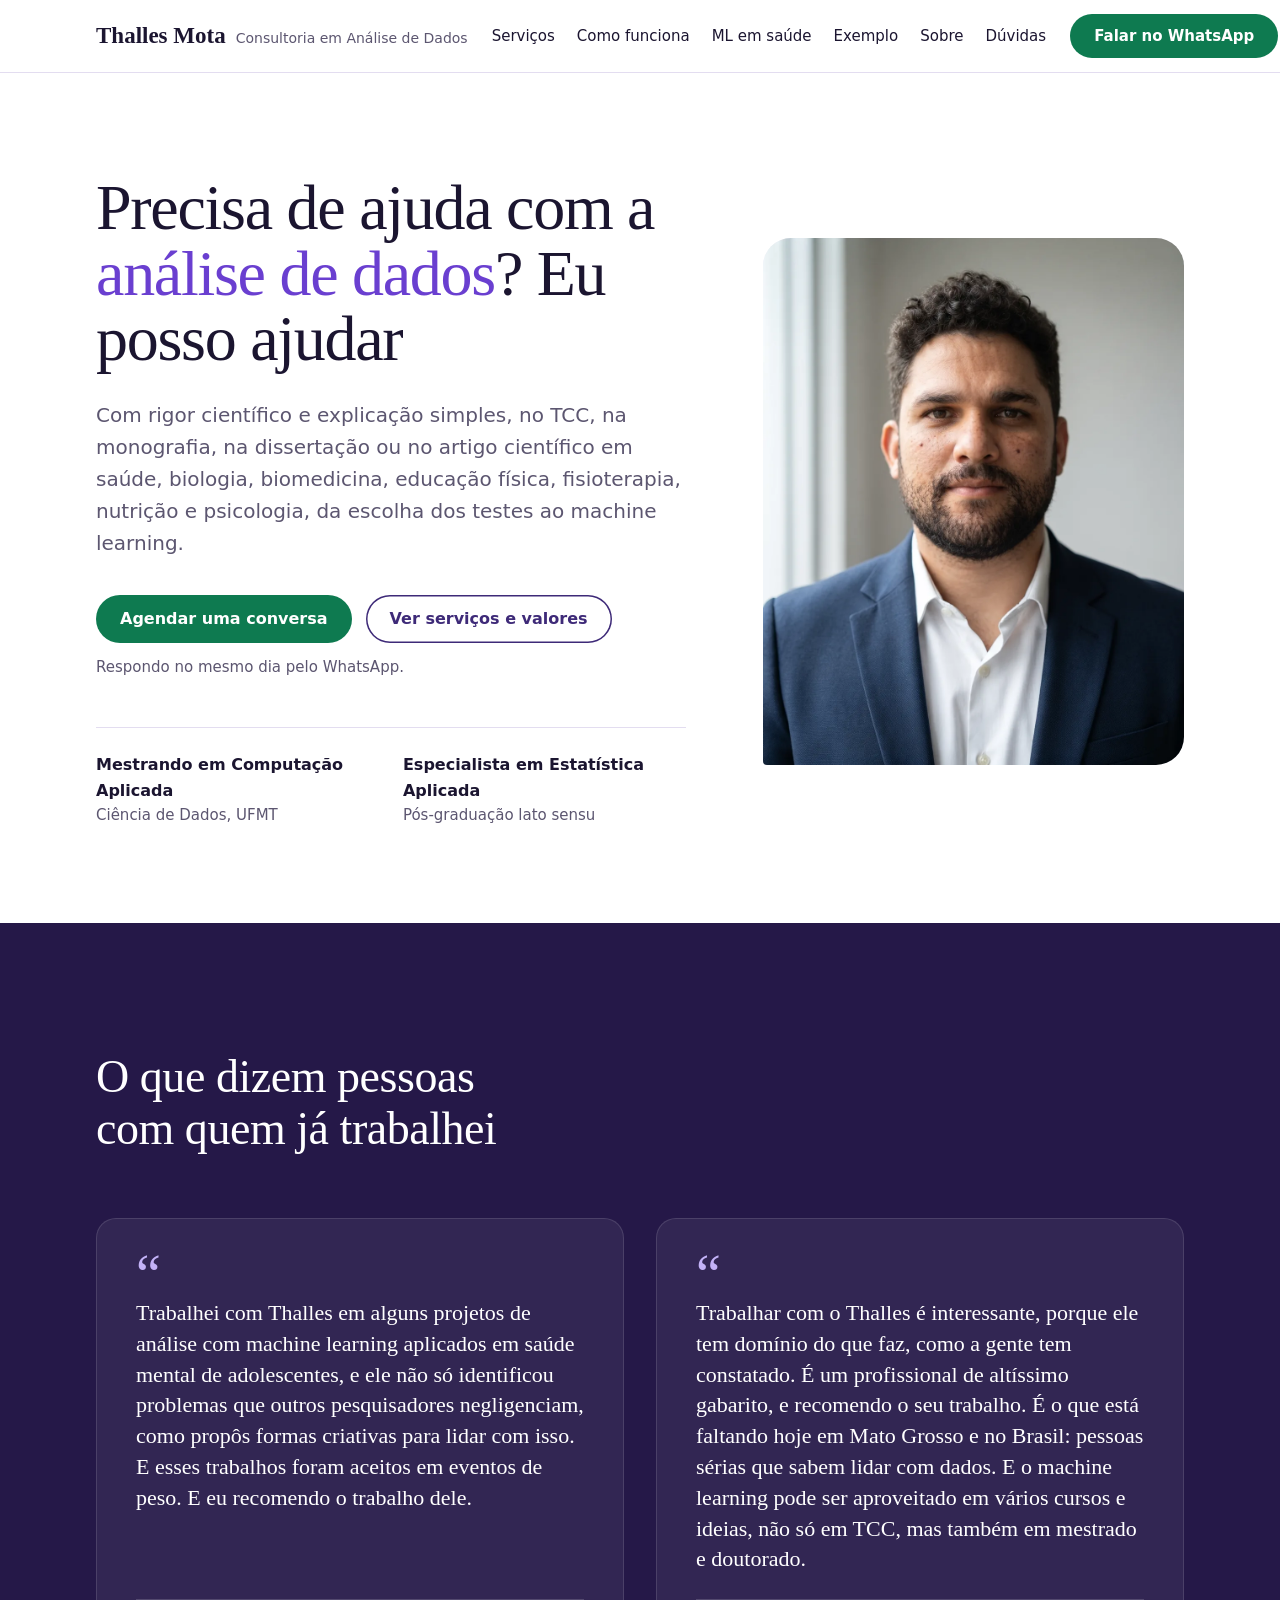
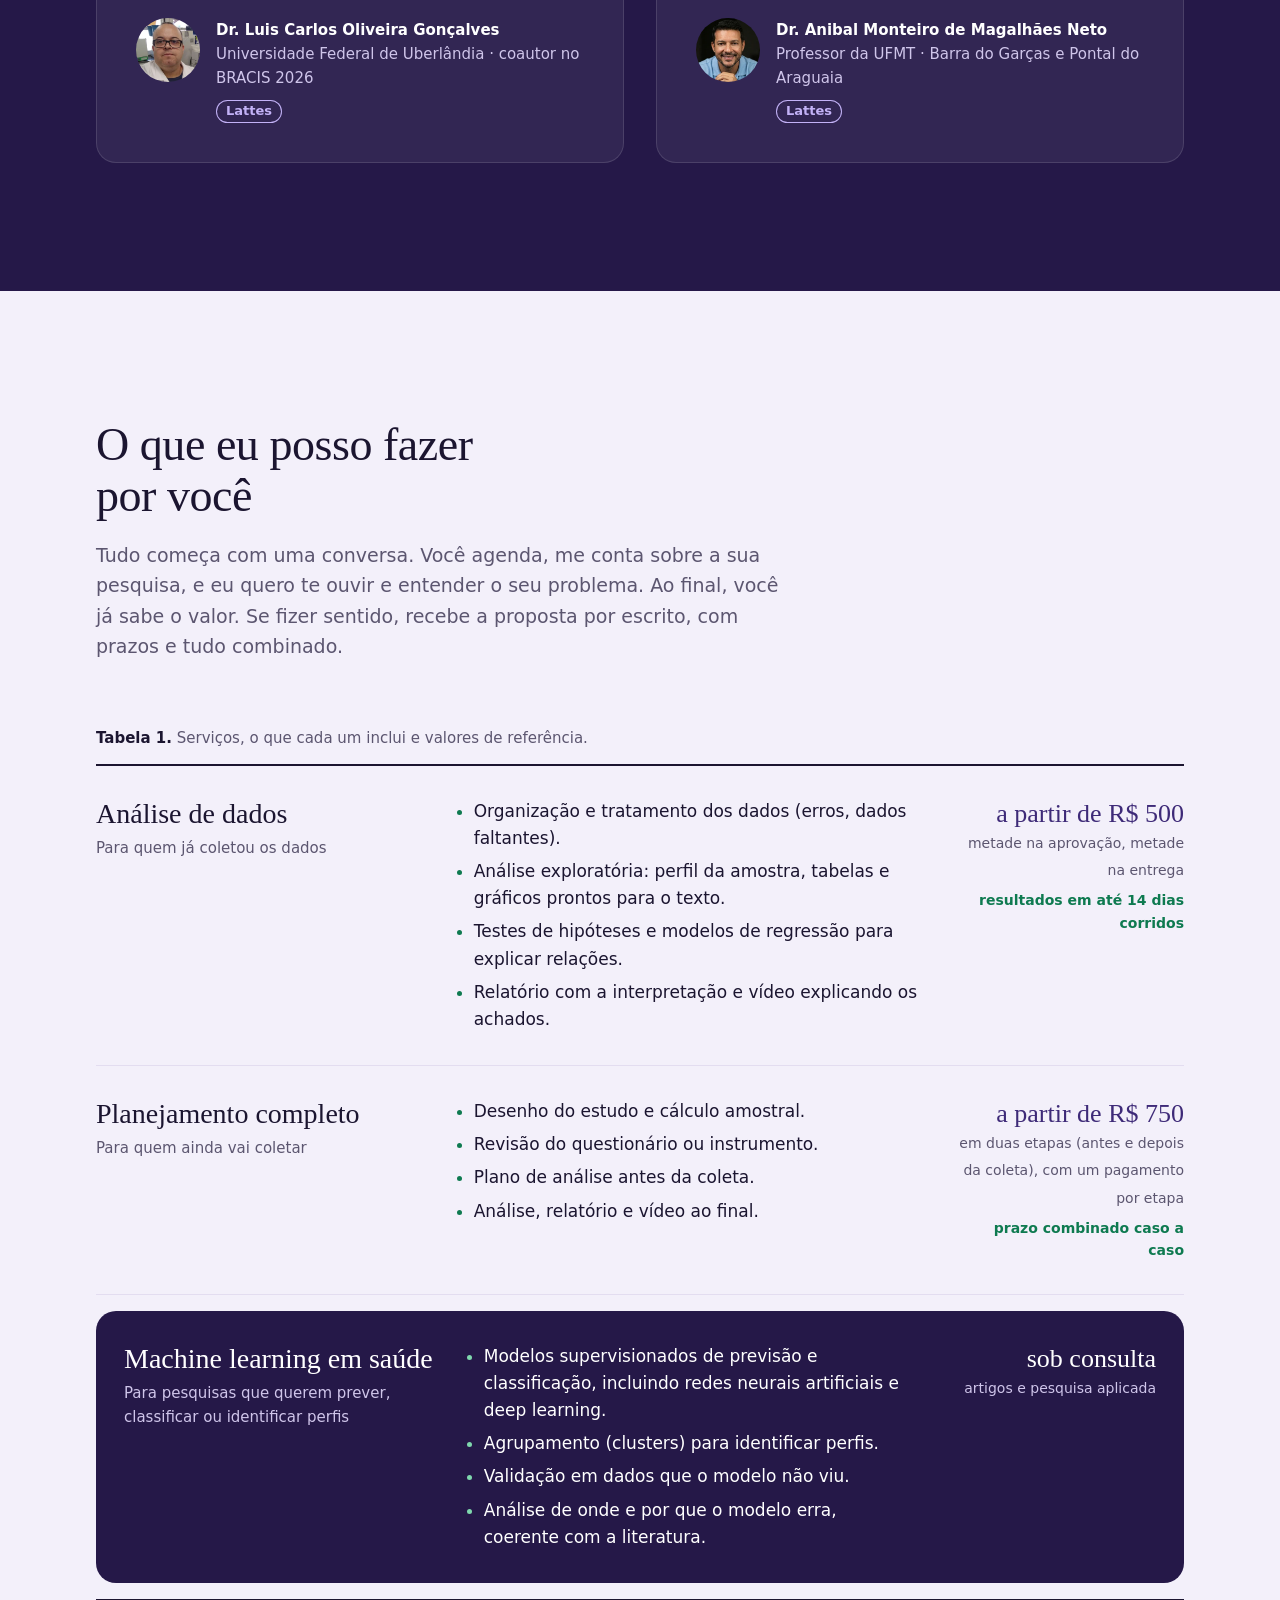
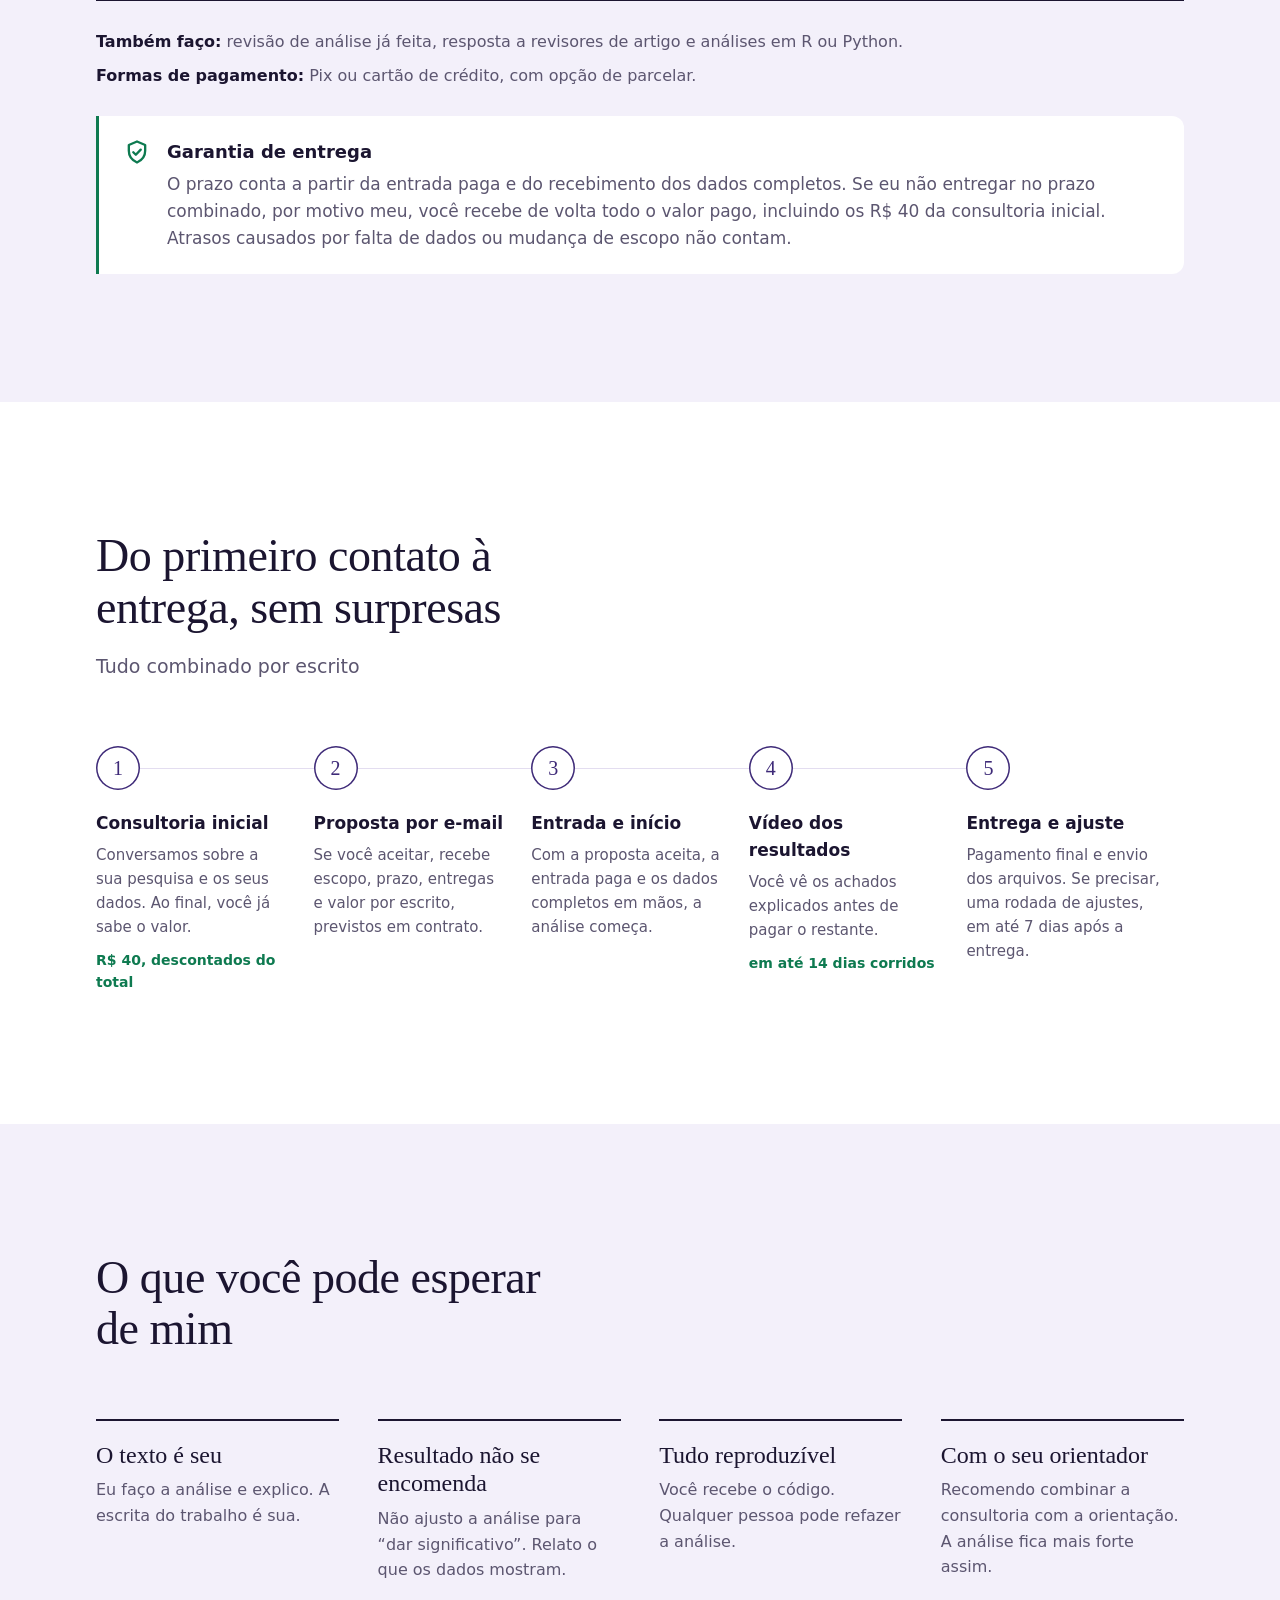
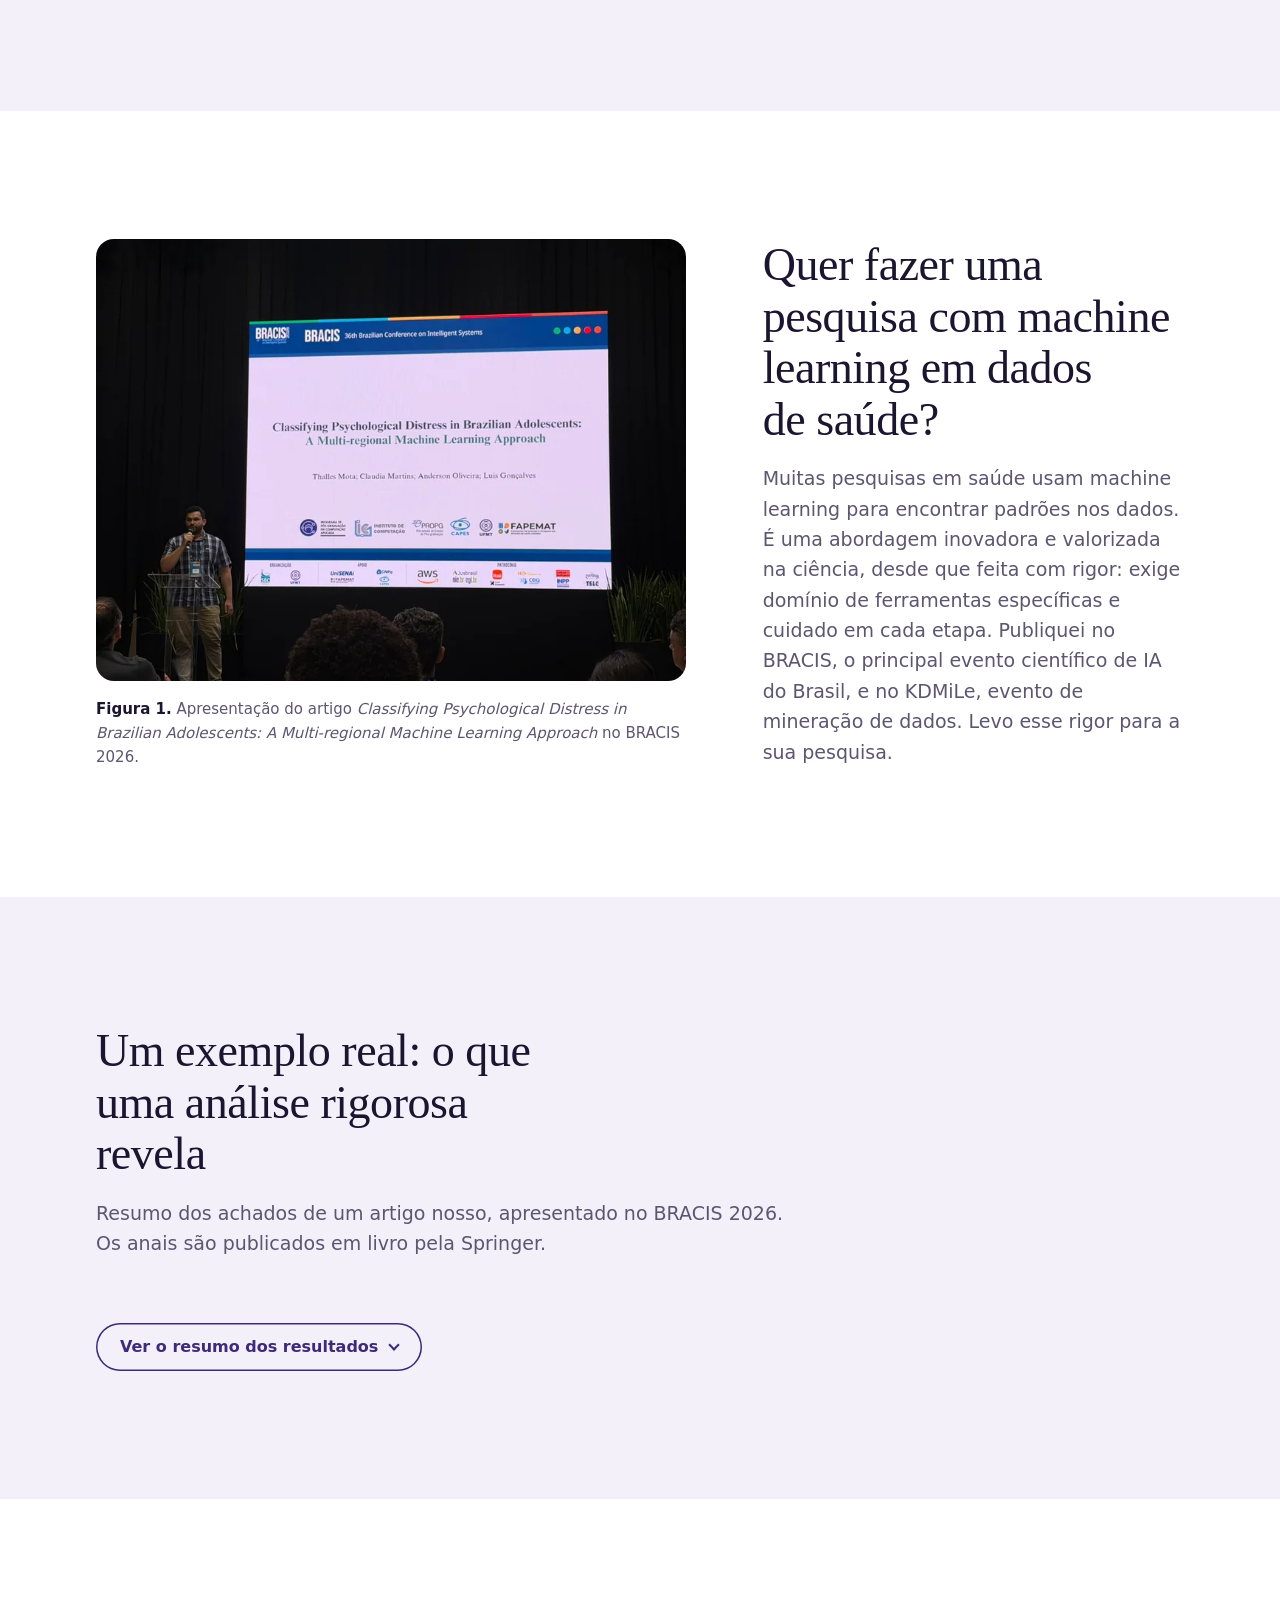
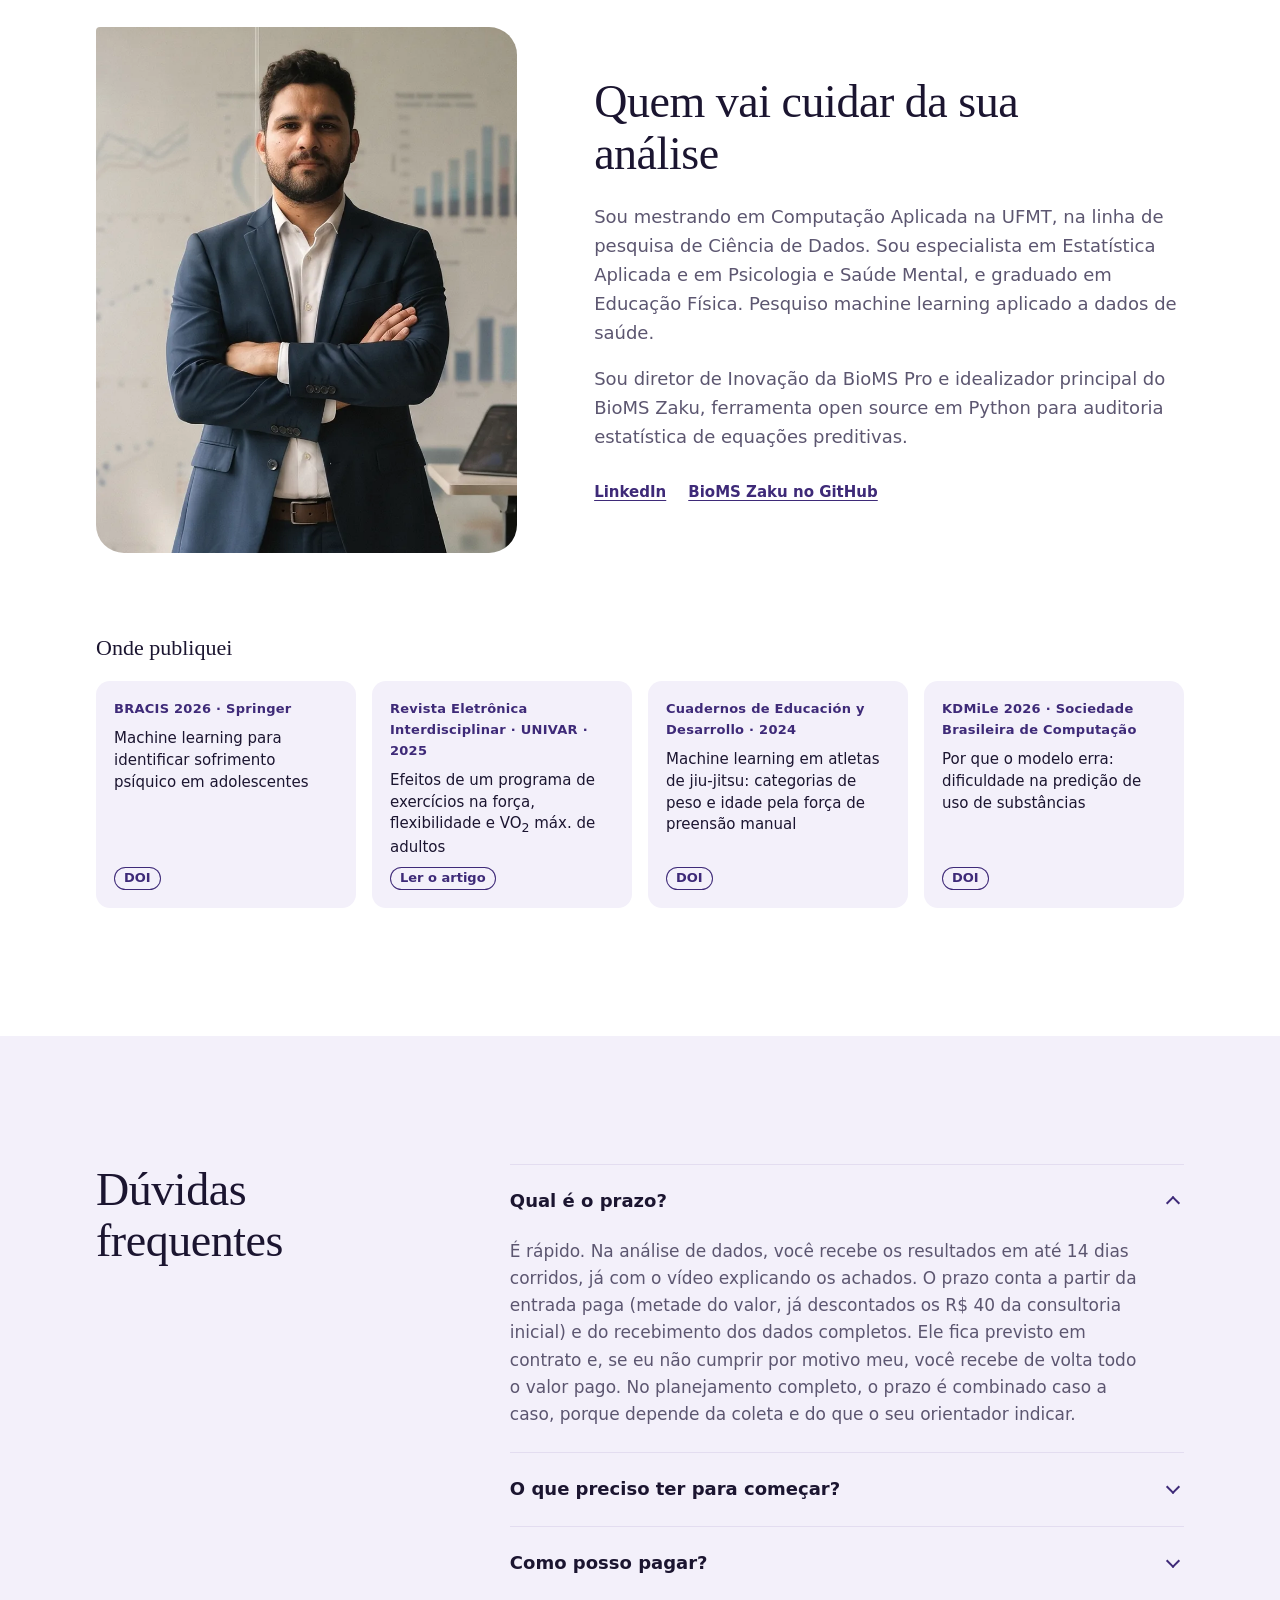
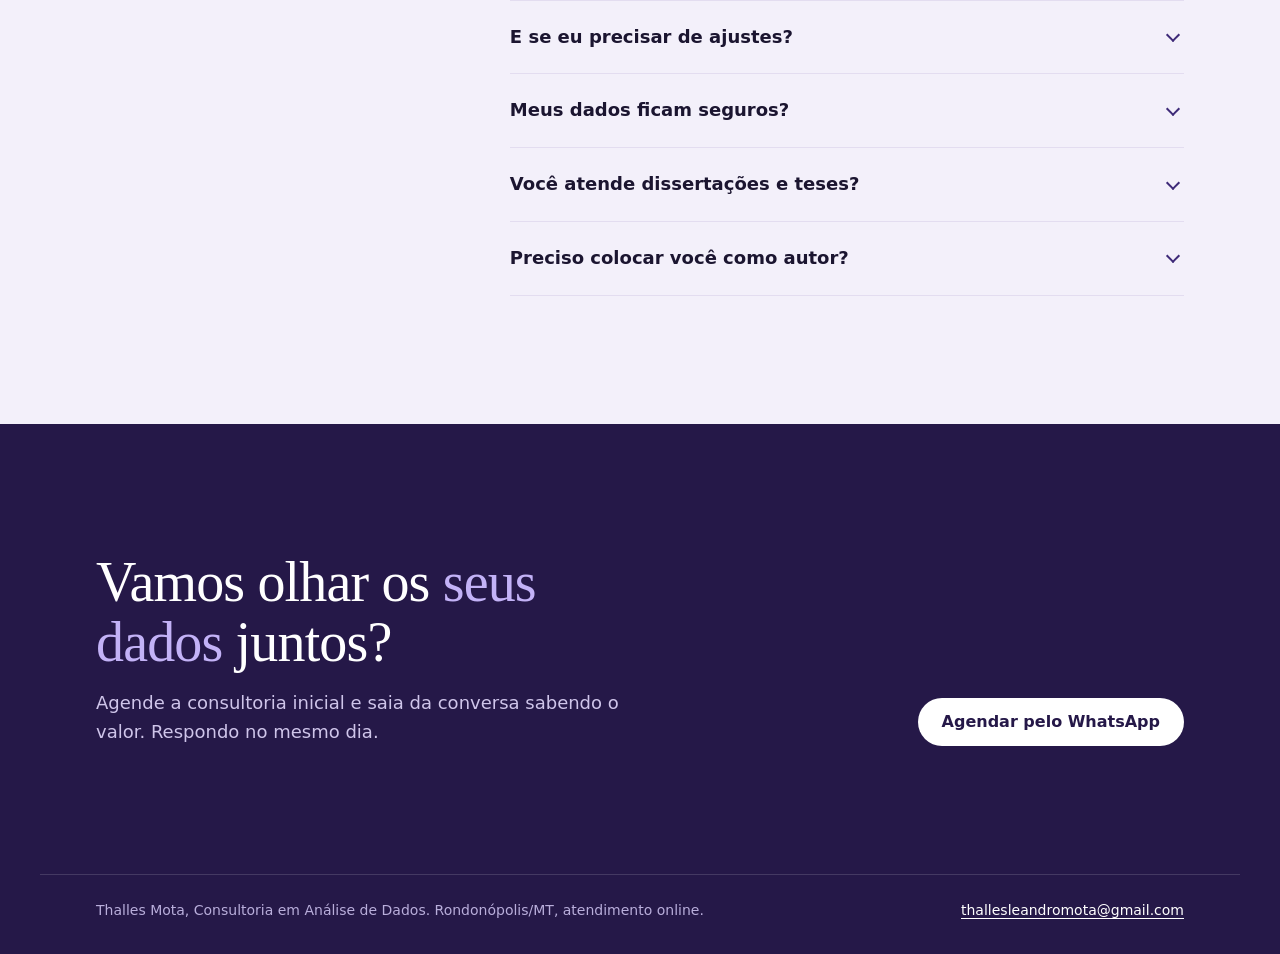
==== index.html @ 2002d36d "Primeira publicação do site" ====
<!doctype html>
<html lang="pt-BR">
<head>
  <meta charset="utf-8">
  <meta name="viewport" content="width=device-width, initial-scale=1">
  <title>Thalles Mota | Consultoria em Análise de Dados</title>
  <meta name="description" content="Consultoria em análise de dados, com estatística e machine learning, para TCC, monografia e artigo científico, com foco em pesquisas em saúde. Atendimento online.">
  <meta name="theme-color" content="#251848">
  <link rel="icon" href="img/favicon.svg" type="image/svg+xml">
  <link rel="canonical" href="https://thallesmota.com/">

  <meta property="og:type" content="website">
  <meta property="og:locale" content="pt_BR">
  <meta property="og:site_name" content="Thalles Mota | Consultoria em Análise de Dados">
  <meta property="og:title" content="Thalles Mota | Consultoria em Análise de Dados">
  <meta property="og:description" content="Análise de dados com rigor científico para TCC, monografia e artigo científico em saúde, da escolha dos testes ao machine learning.">
  <meta property="og:url" content="https://thallesmota.com/">
  <meta property="og:image" content="https://thallesmota.com/img/og.jpg">
  <meta property="og:image:width" content="1200">
  <meta property="og:image:height" content="630">
  <meta property="og:image:alt" content="Thalles Mota, Consultoria em Análise de Dados: precisa de ajuda com a análise de dados? Eu posso ajudar, com rigor científico e explicação simples.">
  <meta name="twitter:card" content="summary_large_image">

  <script type="application/ld+json">
  {
    "@context": "https://schema.org",
    "@type": "ProfessionalService",
    "name": "Thalles Mota | Consultoria em Análise de Dados",
    "description": "Consultoria em análise de dados, com estatística e machine learning, para TCC, monografia e artigo científico, com foco em pesquisas em saúde.",
    "url": "https://thallesmota.com/",
    "image": "https://thallesmota.com/img/og.jpg",
    "telephone": "+55 66 99232-0020",
    "email": "thallesleandromota@gmail.com",
    "address": { "@type": "PostalAddress", "addressLocality": "Rondonópolis", "addressRegion": "MT", "addressCountry": "BR" },
    "areaServed": { "@type": "Country", "name": "Brasil" },
    "founder": {
      "@type": "Person",
      "name": "Thalles Paul Leandro Mota",
      "jobTitle": ["Pesquisador em ciência de dados", "Diretor de Inovação"],
      "worksFor": { "@type": "Organization", "name": "BioMS Pro" },
      "sameAs": ["https://www.linkedin.com/in/othallesmota", "https://github.com/bioms-zaku-framework/bioms-zaku"]
    }
  }
  </script>

  <link rel="preload" href="fonts/newsreader.woff2" as="font" type="font/woff2" crossorigin>
  <link rel="preload" href="fonts/instrument-sans.woff2" as="font" type="font/woff2" crossorigin>
  <link rel="stylesheet" href="css/style.css">
</head>
<body>

  <a href="#conteudo" class="pular">Pular para o conteúdo</a>

  <header class="topo">
    <div class="faixa">
      <a href="#inicio" class="marca">
        <span class="marca-nome">Thalles Mota</span>
        <span class="marca-area">Consultoria em Análise de Dados</span>
      </a>
      <nav class="menu" id="menu" aria-label="Seções da página">
        <a href="#servicos">Serviços</a>
        <a href="#como-funciona">Como funciona</a>
        <a href="#estudo">ML em saúde</a>
        <a href="#exemplo">Exemplo</a>
        <a href="#sobre">Sobre</a>
        <a href="#duvidas">Dúvidas</a>
      </nav>
      <div class="topo-acoes">
        <a href="https://wa.me/5566992320020?text=Ol%C3%A1%2C%20Thalles!%20Vi%20seu%20site%20e%20gostaria%20de%20conversar%20sobre%20a%20an%C3%A1lise%20da%20minha%20pesquisa." class="botao botao-verde"><span class="so-largo">Falar no&nbsp;</span>WhatsApp</a>
        <button class="menu-botao" type="button" aria-controls="menu" aria-expanded="false" aria-label="Abrir menu">
          <span></span><span></span><span></span>
        </button>
      </div>
    </div>
  </header>

  <main id="conteudo">

    <section id="inicio" class="abertura">
      <div class="faixa">
        <div>
          <h1>Precisa de ajuda com a <span class="destaque">análise de dados</span>? Eu posso ajudar</h1>
          <p class="intro">Com rigor científico e explicação simples, no TCC, na monografia, na dissertação ou no artigo científico em saúde, biologia, biomedicina, educação física, fisioterapia, nutrição e psicologia, da escolha dos testes ao machine learning.</p>
          <div class="acoes">
            <a href="https://wa.me/5566992320020?text=Ol%C3%A1%2C%20Thalles!%20Vi%20seu%20site%20e%20gostaria%20de%20agendar%20a%20consultoria%20inicial." class="botao botao-verde">Agendar uma conversa</a>
            <a href="#servicos" class="botao botao-linha">Ver serviços e valores</a>
          </div>
          <p class="resposta">Respondo no mesmo dia pelo WhatsApp.</p>
          <div class="credenciais">
            <div><strong>Mestrando em Computação Aplicada</strong>Ciência de Dados, UFMT</div>
            <div><strong>Especialista em Estatística Aplicada</strong>Pós-graduação lato sensu</div>
          </div>
        </div>
        <figure class="retrato">
          <picture>
            <source srcset="img/retrato.webp" type="image/webp">
            <img src="img/retrato.jpg" alt="Retrato de Thalles Mota" width="1000" height="1250" fetchpriority="high">
          </picture>
        </figure>
      </div>
    </section>

    <section id="depoimentos" class="secao secao-escura">
      <div class="faixa">
        <div class="cabeca">
          <h2 class="titulo">O que dizem pessoas com quem já trabalhei</h2>
        </div>
        <div class="depoimentos">
          <blockquote class="depoimento">
            <p>Trabalhei com Thalles em alguns projetos de análise com machine learning aplicados em saúde mental de adolescentes, e ele não só identificou problemas que outros pesquisadores negligenciam, como propôs formas criativas para lidar com isso. E esses trabalhos foram aceitos em eventos de peso. E eu recomendo o trabalho dele.</p>
            <footer class="com-foto">
              <picture><source srcset="img/luis.webp" type="image/webp"><img src="img/luis.jpg" alt="Foto de Luis Carlos Oliveira Gonçalves" width="64" height="64" loading="lazy"></picture>
              <div>Dr. Luis Carlos Oliveira Gonçalves<span>Universidade Federal de Uberlândia · coautor no BRACIS 2026</span><a class="selo" href="http://lattes.cnpq.br/7324099711580259">Lattes</a></div>
            </footer>
          </blockquote>
          <blockquote class="depoimento">
            <p>Trabalhar com o Thalles é interessante, porque ele tem domínio do que faz, como a gente tem constatado. É um profissional de altíssimo gabarito, e recomendo o seu trabalho. É o que está faltando hoje em Mato Grosso e no Brasil: pessoas sérias que sabem lidar com dados. E o machine learning pode ser aproveitado em vários cursos e ideias, não só em TCC, mas também em mestrado e doutorado.</p>
            <footer class="com-foto">
              <picture><source srcset="img/anibal.webp" type="image/webp"><img src="img/anibal.jpg" alt="Foto de Anibal Monteiro de Magalhães Neto" width="64" height="64" loading="lazy"></picture>
              <div>Dr. Anibal Monteiro de Magalhães Neto<span>Professor da UFMT · Barra do Garças e Pontal do Araguaia</span><a class="selo" href="http://lattes.cnpq.br/5023174064373373">Lattes</a></div>
            </footer>
          </blockquote>
        </div>
      </div>
    </section>

    <section id="servicos" class="secao secao-lavanda">
      <div class="faixa">
        <div class="cabeca">
          <h2 class="titulo">O que eu posso fazer por&nbsp;você</h2>
          <p class="intro">Tudo começa com uma conversa. Você agenda, me conta sobre a sua pesquisa, e eu quero te ouvir e entender o seu problema. Ao final, você já sabe o valor. Se fizer sentido, recebe a proposta por escrito, com prazos e tudo combinado.</p>
        </div>
        <p class="tabela-legenda"><b>Tabela 1.</b> Serviços, o que cada um inclui e valores de referência.</p>
        <div class="servicos" role="list">
          <div class="servico" role="listitem">
            <div><h3>Análise de dados</h3><p class="para">Para quem já coletou os dados</p></div>
            <ul>
              <li>Organização e tratamento dos dados (erros, dados faltantes).</li>
              <li>Análise exploratória: perfil da amostra, tabelas e gráficos prontos para o texto.</li>
              <li>Testes de hipóteses e modelos de regressão para explicar relações.</li>
              <li>Relatório com a interpretação e vídeo explicando os achados.</li>
            </ul>
            <div class="valor"><strong>a partir de R$ 500</strong><span>metade na aprovação, metade na entrega</span><span class="prazo">resultados em até 14 dias corridos</span></div>
          </div>
          <div class="servico" role="listitem">
            <div><h3>Planejamento completo</h3><p class="para">Para quem ainda vai coletar</p></div>
            <ul>
              <li>Desenho do estudo e cálculo amostral.</li>
              <li>Revisão do questionário ou instrumento.</li>
              <li>Plano de análise antes da coleta.</li>
              <li>Análise, relatório e vídeo ao final.</li>
            </ul>
            <div class="valor"><strong>a partir de R$ 750</strong><span>em duas etapas (antes e depois da coleta), com um pagamento por etapa</span><span class="prazo">prazo combinado caso a caso</span></div>
          </div>
          <div class="servico servico-ml" role="listitem">
            <div><h3>Machine learning em saúde</h3><p class="para">Para pesquisas que querem prever, classificar ou identificar perfis</p></div>
            <ul>
              <li>Modelos supervisionados de previsão e classificação, incluindo redes neurais artificiais e deep learning.</li>
              <li>Agrupamento (clusters) para identificar perfis.</li>
              <li>Validação em dados que o modelo não viu.</li>
              <li>Análise de onde e por que o modelo erra, coerente com a literatura.</li>
            </ul>
            <div class="valor"><strong>sob consulta</strong><span>artigos e pesquisa aplicada</span></div>
          </div>
        </div>
        <p class="complementos"><b>Também faço:</b> revisão de análise já feita, resposta a revisores de artigo e análises em R ou Python.</p>
        <p class="complementos"><b>Formas de pagamento:</b> Pix ou cartão de crédito, com opção de parcelar.</p>
        <div class="garantia">
          <svg aria-hidden="true" width="28" height="28" viewBox="0 0 24 24" fill="none" stroke="#0E7A50" stroke-width="2" stroke-linecap="round" stroke-linejoin="round"><path d="M12 3l7 3v5c0 4.5-3 8.3-7 10-4-1.7-7-5.5-7-10V6z"/><path d="M8.8 12.2l2.2 2.2 4.2-4.4"/></svg>
          <div><h3>Garantia de entrega</h3><p>O prazo conta a partir da entrada paga e do recebimento dos dados completos. Se eu não entregar no prazo combinado, por motivo meu, você recebe de volta todo o valor pago, incluindo os R$&nbsp;40 da consultoria inicial. Atrasos causados por falta de dados ou mudança de escopo não contam.</p></div>
        </div>
      </div>
    </section>

    <section id="como-funciona" class="secao">
      <div class="faixa">
        <div class="cabeca">
          <h2 class="titulo">Do primeiro contato à entrega, sem surpresas</h2>
          <p class="intro">Tudo combinado por escrito</p>
        </div>
        <ol class="etapas">
          <li class="etapa">
            <h3>Consultoria inicial</h3>
            <p>Conversamos sobre a sua pesquisa e os seus dados. Ao final, você já sabe o valor.</p>
            <span class="etapa-valor">R$ 40, descontados do total</span>
          </li>
          <li class="etapa">
            <h3>Proposta por e-mail</h3>
            <p>Se você aceitar, recebe escopo, prazo, entregas e valor por escrito, previstos em contrato.</p>
          </li>
          <li class="etapa">
            <h3>Entrada e início</h3>
            <p>Com a proposta aceita, a entrada paga e os dados completos em mãos, a análise começa.</p>
          </li>
          <li class="etapa">
            <h3>Vídeo dos resultados</h3>
            <p>Você vê os achados explicados antes de pagar o restante.</p>
            <span class="etapa-valor">em até 14 dias corridos</span>
          </li>
          <li class="etapa">
            <h3>Entrega e ajuste</h3>
            <p>Pagamento final e envio dos arquivos. Se precisar, uma rodada de ajustes, em até 7 dias após a entrega.</p>
          </li>
        </ol>
      </div>
    </section>

    <section id="compromissos" class="compromissos secao secao-lavanda">
      <div class="faixa">
        <div class="cabeca">
          <h2 class="titulo">O que você pode esperar de&nbsp;mim</h2>
        </div>
        <ul class="compromissos-lista">
          <li><h3>O texto é seu</h3><p>Eu faço a análise e explico. A escrita do trabalho é sua.</p></li>
          <li><h3>Resultado não se encomenda</h3><p>Não ajusto a análise para “dar significativo”. Relato o que os dados mostram.</p></li>
          <li><h3>Tudo reproduzível</h3><p>Você recebe o código. Qualquer pessoa pode refazer a análise.</p></li>
          <li><h3>Com o seu orientador</h3><p>Recomendo combinar a consultoria com a orientação. A análise fica mais forte assim.</p></li>
        </ul>
      </div>
    </section>

    <section id="estudo" class="estudo secao">
      <div class="faixa">
        <figure class="figura">
          <picture>
            <source srcset="img/slide-800.webp 800w, img/slide.webp 1280w" sizes="(max-width: 960px) 100vw, 680px" type="image/webp">
            <img src="img/slide.jpg" alt="Thalles Mota apresentando no BRACIS 2026; na tela, o título do artigo: Classifying Psychological Distress in Brazilian Adolescents: A Multi-regional Machine Learning Approach" width="1280" height="960" loading="lazy" decoding="async">
          </picture>
          <figcaption><b>Figura 1.</b> Apresentação do artigo <i>Classifying Psychological Distress in Brazilian Adolescents: A Multi-regional Machine Learning Approach</i> no BRACIS 2026.</figcaption>
        </figure>
        <div>
          <h2 class="titulo">Quer fazer uma pesquisa com machine learning em dados de&nbsp;saúde?</h2>
          <p class="intro">Muitas pesquisas em saúde usam machine learning para encontrar padrões nos dados. É uma abordagem inovadora e valorizada na ciência, desde que feita com rigor: exige domínio de ferramentas específicas e cuidado em cada etapa. Publiquei no BRACIS, o principal evento científico de IA do Brasil, e no KDMiLe, evento de mineração de dados. Levo esse rigor para a sua pesquisa.</p>
        </div>
      </div>
    </section>

    <section id="exemplo" class="exemplo secao secao-lavanda">
      <div class="faixa">
        <div class="cabeca">
          <h2 class="titulo">Um exemplo real: o que uma análise rigorosa revela</h2>
          <p class="intro">Resumo dos achados de um artigo nosso, apresentado no BRACIS 2026. Os anais são publicados em livro pela Springer.</p>
        </div>
        <details class="exemplo-grade" id="exemplo-resumo">
          <summary class="botao botao-linha"><span class="ao-abrir">Ver o resumo dos resultados</span><span class="ao-fechar">Recolher o resumo</span></summary>
          <article class="folha" aria-label="Resumo dos achados do artigo apresentado no BRACIS 2026">
            <p class="folha-topo"><span>Resumo de resultados</span><span>BRACIS 2026 · Springer</span></p>

            <p class="folha-contexto"><b>Pergunta:</b> que fatores se associam ao sofrimento psíquico em adolescentes, e um modelo consegue identificar quem está em risco?<br><b>Dados:</b> PeNSE 2019, 105.116 adolescentes de todo o Brasil. 19,8% com sofrimento psíquico.</p>

            <p class="folha-legenda"><b>Tabela 1.</b> Fatores mais associados ao sofrimento psíquico, no conjunto de treino. V de Cramér: mediana de 10 rodadas (p &lt; 0,001 em todas).</p>
            <div class="tabela-rolagem">
              <table class="tabela-folha tabela-estreita">
                <thead>
                  <tr><th scope="col">Fator</th><th scope="col">V de Cramér</th><th scope="col">Variação entre rodadas<br><span>(mín. a máx.)</span></th></tr>
                </thead>
                <tbody>
                  <tr><th scope="row">Frequência de sentir tristeza</th><td>0,573</td><td>0,568 a 0,582</td></tr>
                  <tr><th scope="row">Autopercepção corporal</th><td>0,332</td><td>0,320 a 0,344</td></tr>
                  <tr><th scope="row">Apoio percebido dos pais</th><td>0,294</td><td>0,280 a 0,304</td></tr>
                  <tr><th scope="row">Experiência de bullying</th><td>0,202</td><td>0,182 a 0,211</td></tr>
                  <tr><th scope="row">Experiência de abuso sexual</th><td>0,171</td><td>0,162 a 0,180</td></tr>
                  <tr><th scope="row">Refeições com os pais</th><td>0,167</td><td>0,156 a 0,175</td></tr>
                </tbody>
              </table>
            </div>
            <p class="folha-nota">Cada rodada sorteia 5 estados para o treino, um por macrorregião. A ordem dos fatores foi a mesma nas 10.</p>

            <p class="folha-legenda"><b>Tabela 2.</b> Desempenho do modelo (XGBoost), com e sem a pergunta sobre tristeza. Mediana e IC 95% das 8 rodadas em que o XGBoost foi o modelo escolhido.</p>
            <div class="tabela-rolagem">
              <table class="tabela-folha tabela-estreita">
                <thead>
                  <tr><th scope="col">Métrica</th><th scope="col">Com a pergunta sobre tristeza</th><th scope="col">Sem a pergunta sobre tristeza</th></tr>
                </thead>
                <tbody>
                  <tr><th scope="row">Recall <span>(sensibilidade)</span></th><td>0,836<br><span>0,833 a 0,844</span></td><td>0,831<br><span>0,814 a 0,843</span></td></tr>
                  <tr><th scope="row">AUROC</th><td>0,871<br><span>0,869 a 0,873</span></td><td>0,803<br><span>0,801 a 0,806</span></td></tr>
                  <tr><th scope="row">F2</th><td>0,713<br><span>0,709 a 0,716</span></td><td>0,640<br><span>0,636 a 0,645</span></td></tr>
                </tbody>
              </table>
            </div>
            <p class="folha-nota">Avaliação em adolescentes dos 22 estados que ficaram fora do treino. Recall: proporção dos adolescentes em risco que o modelo encontra.</p>

            <div class="folha-leitura">
              <h3>O que isso quer dizer</h3>
              <p>O sofrimento psíquico aparece ligado à tristeza, à imagem do próprio corpo, ao apoio da família e à violência. São associações: não mostram causa.</p>
              <p>O modelo encontra cerca de 8 em cada 10 adolescentes em risco. Sem a pergunta sobre tristeza, ele continua encontrando quase a mesma proporção, só com fatores sociodemográficos e de contexto. Isso importa em escolas, onde essa pergunta pode faltar ou não ser confiável.</p>
            </div>

            <p class="folha-fonte">Mota, T. P. L.; Gonçalves, L. C. O.; Oliveira, A. C. S.; Martins, C. A. <i>Classifying Psychological Distress in Brazilian Adolescents: A Multi-regional Machine Learning Approach.</i> In: Recamonde-Mendoza, M.; Barros, R. C. (ed.). <i>Intelligent Systems: 36th Brazilian Conference, BRACIS 2026, Proceedings, Part V.</i> Lecture Notes in Artificial Intelligence, v. 17109. Cham: Springer, 2027. p. 546–560. Publicado online em 03/10/2026. <a class="selo" href="https://doi.org/10.1007/978-3-032-39904-5_37">DOI</a></p>
          </article>
        </details>
      </div>
    </section>

    <section id="sobre" class="sobre secao">
      <div class="faixa sobre-grade">
        <figure>
          <picture>
            <source srcset="img/sobre.webp" type="image/webp">
            <img src="img/sobre.jpg" alt="Thalles Mota" class="sobre-foto" width="780" height="1040" loading="lazy" decoding="async">
          </picture>
        </figure>
        <div class="sobre-texto">
          <h2 class="titulo">Quem vai cuidar da sua análise</h2>
          <p>Sou mestrando em Computação Aplicada na UFMT, na linha de pesquisa de Ciência de Dados. Sou especialista em Estatística Aplicada e em Psicologia e Saúde Mental, e graduado em Educação Física. Pesquiso machine learning aplicado a dados de saúde.</p>
          <p>Sou diretor de Inovação da BioMS Pro e idealizador principal do BioMS Zaku, ferramenta open source em Python para auditoria estatística de equações preditivas.</p>


          <div class="links">
            <a href="https://www.linkedin.com/in/othallesmota">LinkedIn</a>
            <a href="https://github.com/bioms-zaku-framework/bioms-zaku">BioMS Zaku no GitHub</a>
          </div>
        </div>
        <div class="referencias">
          <h3>Onde publiquei</h3>
          <ul class="publicacoes">
            <li><div class="pub-onde">BRACIS 2026 · Springer</div><p>Machine learning para identificar sofrimento psíquico em adolescentes</p><a class="selo" href="https://doi.org/10.1007/978-3-032-39904-5_37">DOI</a></li>
            <li><div class="pub-onde">Revista Eletrônica Interdisciplinar · UNIVAR · 2025</div><p>Efeitos de um programa de exercícios na força, flexibilidade e VO<sub>2</sub> máx. de adultos</p><a class="selo" href="http://revista.sear.com.br/rei/article/view/820">Ler o artigo</a></li>
            <li><div class="pub-onde">Cuadernos de Educación y Desarrollo · 2024</div><p>Machine learning em atletas de jiu-jitsu: categorias de peso e idade pela força de preensão manual</p><a class="selo" href="https://doi.org/10.55905/cuadv16n6-143">DOI</a></li>
            <li><div class="pub-onde">KDMiLe 2026 · Sociedade Brasileira de Computação</div><p>Por que o modelo erra: dificuldade na predição de uso de substâncias</p><a class="selo" href="https://doi.org/10.5753/kdmile.2026.31988">DOI</a></li>
          </ul>
        </div>
      </div>
    </section>

    <section id="duvidas" class="duvidas secao secao-lavanda">
      <div class="faixa">
        <h2 class="titulo">Dúvidas frequentes</h2>
        <div class="perguntas">
          <details open>
            <summary>Qual é o prazo?</summary>
            <p>É rápido. Na análise de dados, você recebe os resultados em até 14 dias corridos, já com o vídeo explicando os achados. O prazo conta a partir da entrada paga (metade do valor, já descontados os R$&nbsp;40 da consultoria inicial) e do recebimento dos dados completos. Ele fica previsto em contrato e, se eu não cumprir por motivo meu, você recebe de volta todo o valor pago. No planejamento completo, o prazo é combinado caso a caso, porque depende da coleta e do que o seu orientador indicar.</p>
          </details>
          <details>
            <summary>O que preciso ter para começar?</summary>
            <p>Os seus dados em planilha ou arquivo (Excel, Google Sheets ou SPSS), mesmo que desorganizados, e o objetivo da pesquisa. Se ainda vai coletar, basta o projeto. Se tiver as recomendações do seu orientador, melhor ainda.</p>
          </details>
          <details>
            <summary>Como posso pagar?</summary>
            <p>Por Pix ou cartão de crédito, com um link de pagamento seguro. Os valores do site são para pagamento por Pix. No cartão, você pode parcelar, com um acréscimo pelas taxas do cartão e do parcelamento. O total aparece na tela antes de você confirmar.</p>
          </details>
          <details>
            <summary>E se eu precisar de ajustes?</summary>
            <p>Uma rodada está incluída, em até 7 dias após a entrega. Análises novas viram uma nova consultoria.</p>
          </details>
          <details>
            <summary>Meus dados ficam seguros?</summary>
            <p>Sim. Trabalho com dados anonimizados, sigo a LGPD e mantenho sigilo sobre o seu projeto. Se a pesquisa envolver pessoas, peço o parecer do comitê de ética ou a dispensa prevista em norma, como no caso de dados públicos.</p>
          </details>
          <details>
            <summary>Você atende dissertações e teses?</summary>
            <p>Sim, dissertações e teses também. Como a análise costuma ser maior, o valor é definido na consultoria inicial, depois de eu entender o seu caso.</p>
          </details>
          <details>
            <summary>Preciso colocar você como autor?</summary>
            <p>Não. O trabalho é seu: eu planejo e executo a análise e explico cada resultado, para você conseguir defender. Se quiser, também mostro como rodar a análise no seu computador. A boa prática é citar a consultoria nos agradecimentos.</p>
          </details>
        </div>
      </div>
    </section>

    <section class="chamada secao">
      <div class="faixa">
        <div>
          <h2>Vamos olhar os <span class="destaque">seus dados</span> juntos?</h2>
          <p>Agende a consultoria inicial e saia da conversa sabendo o valor. Respondo no mesmo dia.</p>
        </div>
        <a href="https://wa.me/5566992320020?text=Ol%C3%A1%2C%20Thalles!%20Vi%20seu%20site%20e%20gostaria%20de%20agendar%20a%20consultoria%20inicial." class="botao botao-claro">Agendar pelo WhatsApp</a>
      </div>
    </section>

  </main>

  <footer class="rodape">
    <div class="faixa">
      <span>Thalles Mota, Consultoria em Análise de Dados. Rondonópolis/MT, atendimento online.</span>
      <a href="mailto:thallesleandromota@gmail.com">thallesleandromota@gmail.com</a>
    </div>
  </footer>

  <a href="https://wa.me/5566992320020?text=Ol%C3%A1%2C%20Thalles!%20Vi%20seu%20site%20e%20gostaria%20de%20agendar%20a%20consultoria%20inicial." class="barra-whats" aria-hidden="true" tabindex="-1">
    <svg aria-hidden="true" width="20" height="20" viewBox="0 0 24 24" fill="none" stroke="currentColor" stroke-width="2" stroke-linecap="round" stroke-linejoin="round"><path d="M21 11.5a8.4 8.4 0 0 1-12.4 7.4L3 21l2.1-5.4A8.4 8.4 0 1 1 21 11.5z"/></svg>
    Agendar pelo WhatsApp
  </a>

  <script>
    // Menu do celular: abre e fecha a lista de seções.
    (function () {
      var topo = document.querySelector('.topo');
      var botao = document.querySelector('.menu-botao');
      function fechar() {
        topo.classList.remove('aberto');
        botao.setAttribute('aria-expanded', 'false');
        botao.setAttribute('aria-label', 'Abrir menu');
      }
      botao.addEventListener('click', function () {
        var aberto = topo.classList.toggle('aberto');
        botao.setAttribute('aria-expanded', String(aberto));
        botao.setAttribute('aria-label', aberto ? 'Fechar menu' : 'Abrir menu');
      });
      document.querySelectorAll('#menu a').forEach(function (a) { a.addEventListener('click', fechar); });
      document.addEventListener('keydown', function (e) { if (e.key === 'Escape') fechar(); });
    })();

    // Barra fixa: aparece depois da abertura e some na chamada final.
    // Fica fora da ordem do teclado (aria-hidden) porque repete os botões da página.
    (function () {
      if (!('IntersectionObserver' in window)) return;
      var barra = document.querySelector('.barra-whats');
      var visiveis = new Set();
      var obs = new IntersectionObserver(function (entradas) {
        entradas.forEach(function (e) { e.isIntersecting ? visiveis.add(e.target) : visiveis.delete(e.target); });
        barra.classList.toggle('visivel', visiveis.size === 0);
      });
      ['.abertura', '.chamada', '.rodape'].forEach(function (s) { obs.observe(document.querySelector(s)); });
    })();

    // Exemplo real: os links para #exemplo já abrem o resumo.
    (function () {
      var resumo = document.getElementById('exemplo-resumo');
      function abrir() { if (location.hash === '#exemplo') resumo.open = true; }
      document.querySelectorAll('a[href="#exemplo"]').forEach(function (a) {
        a.addEventListener('click', function () { resumo.open = true; });
      });
      window.addEventListener('hashchange', abrir);
      abrir();
    })();
  </script>

</body>
</html>
---- css/style.css ----
/* ==========================================================
   Thalles Mota | Consultoria Estatística
   Conceito: a linguagem de um artigo científico bem diagramado
   (figuras, tabelas e referências), com acabamento contemporâneo.
   Cores: branco (papel), roxo (tinta), verde (ação e validação).
   ========================================================== */

/* Fontes locais (subconjunto latino do Google Fonts, licença OFL) */
@font-face {
  font-family: "Newsreader";
  src: url("../fonts/newsreader.woff2") format("woff2");
  font-weight: 400 600;
  font-style: normal;
  font-display: swap;
}
@font-face {
  font-family: "Instrument Sans";
  src: url("../fonts/instrument-sans.woff2") format("woff2");
  font-weight: 400 600;
  font-style: normal;
  font-display: swap;
}

:root {
  --papel: #FFFFFF;
  --lavanda: #F3F0FA;
  --linha: #E3DDF0;
  --tinta: #1B1530;
  --roxo: #3E2A78;
  --roxo-profundo: #251848;
  --roxo-vivo: #6A3FD0;
  --roxo-claro: #C3B2F7;
  --suave: #5C5670;
  --verde: #0E7A50;
  --verde-escuro: #0A5E3D;

  --serifa: "Newsreader", Georgia, serif;
  --sans: "Instrument Sans", system-ui, sans-serif;

  --largura: 1200px;
  --margem: clamp(20px, 5vw, 56px);
}

*, *::before, *::after { box-sizing: border-box; }
html { scroll-behavior: smooth; }
@media (prefers-reduced-motion: reduce) { html { scroll-behavior: auto; } }

body {
  margin: 0;
  background: var(--papel);
  color: var(--tinta);
  font-family: var(--sans);
  font-size: 17px;
  line-height: 1.6;
  -webkit-font-smoothing: antialiased;
}

img { max-width: 100%; display: block; }
h1, h2, h3, p, figure, blockquote { margin: 0; }

a { color: var(--roxo); text-underline-offset: 3px; }
a:hover { color: var(--roxo-profundo); }
:focus-visible { outline: 2.5px solid var(--verde); outline-offset: 3px; border-radius: 4px; }

.faixa { max-width: var(--largura); margin: 0 auto; padding: 0 var(--margem); }
.secao { padding: clamp(72px, 10vw, 128px) 0; }
.secao-lavanda { background: var(--lavanda); }
.secao-escura { background: var(--roxo-profundo); color: #FFFFFF; }

/* Expressão-chave dos títulos */
.destaque { color: var(--roxo-vivo); }
.chamada .destaque { color: var(--roxo-claro); }
section[id] { scroll-margin-top: 80px; }

.pular {
  position: absolute;
  left: 16px;
  top: -60px;
  z-index: 30;
  padding: 10px 16px;
  background: var(--roxo-profundo);
  color: #FFFFFF;
  border-radius: 8px;
}
.pular:focus { top: 12px; color: #FFFFFF; }

.titulo {
  font-family: var(--serifa);
  font-weight: 500;
  font-size: clamp(32px, 4vw, 46px);
  line-height: 1.12;
  letter-spacing: -0.01em;
  max-width: 20ch;
}
.intro { color: var(--suave); font-size: 19px; max-width: 58ch; margin-top: 18px; }
.cabeca { margin-bottom: clamp(40px, 6vw, 64px); }

/* ---------- Botões ---------- */
.botao {
  display: inline-flex;
  align-items: center;
  justify-content: center;
  min-height: 48px;
  padding: 0 24px;
  border-radius: 999px;
  font: 600 16px/1 var(--sans);
  text-decoration: none;
  transition: background-color .2s ease;
}
.botao-verde { background: var(--verde); color: #FFFFFF; }
.botao-verde:hover { background: var(--verde-escuro); color: #FFFFFF; }
.botao-linha { color: var(--roxo); box-shadow: inset 0 0 0 1.5px var(--roxo); }
.botao-linha:hover { background: var(--roxo); color: #FFFFFF; }
.botao-claro { background: #FFFFFF; color: var(--roxo-profundo); }
.botao-claro:hover { background: var(--lavanda); color: var(--roxo-profundo); }

/* ---------- Cabeçalho ---------- */
.topo {
  position: sticky;
  top: 0;
  z-index: 20;
  background: rgba(255, 255, 255, 0.94);
  backdrop-filter: blur(8px);
  border-bottom: 1px solid var(--linha);
}
.topo .faixa {
  display: flex;
  align-items: center;
  justify-content: space-between;
  gap: 24px;
  min-height: 72px;
}
.marca { text-decoration: none; color: var(--tinta); display: flex; align-items: baseline; gap: 10px; }
.marca-nome { font-family: var(--serifa); font-size: 23px; font-weight: 600; }
.marca-area { font-size: 14px; color: var(--suave); }
.menu { display: flex; gap: 22px; font-size: 15px; font-weight: 500; }
.marca, .menu a, .topo .botao { white-space: nowrap; }
.menu a { color: var(--tinta); text-decoration: none; }
.menu a:hover { color: var(--roxo); text-decoration: underline; }
.topo .botao { min-height: 44px; font-size: 15px; }
.topo-acoes { display: flex; align-items: center; gap: 10px; }

.menu-botao {
  display: none;
  width: 44px;
  height: 44px;
  padding: 0;
  border: 0;
  border-radius: 50%;
  background: transparent;
  cursor: pointer;
  flex-direction: column;
  align-items: center;
  justify-content: center;
  gap: 5px;
}
.menu-botao:hover { background: var(--lavanda); }
.menu-botao span { display: block; width: 20px; height: 2px; border-radius: 2px; background: var(--tinta); transition: transform .2s ease, opacity .2s ease; }
.topo.aberto .menu-botao span:nth-child(1) { transform: translateY(7px) rotate(45deg); }
.topo.aberto .menu-botao span:nth-child(2) { opacity: 0; }
.topo.aberto .menu-botao span:nth-child(3) { transform: translateY(-7px) rotate(-45deg); }
@media (prefers-reduced-motion: reduce) { .menu-botao span { transition: none; } }

/* ---------- Abertura ---------- */
.abertura { padding: clamp(56px, 8vw, 104px) 0 clamp(64px, 8vw, 96px); }
.abertura .faixa {
  display: grid;
  grid-template-columns: minmax(0, 7fr) minmax(0, 5fr);
  gap: clamp(40px, 6vw, 88px);
  align-items: center;
}
.abertura h1 {
  font-family: var(--serifa);
  font-weight: 400;
  font-size: clamp(40px, 5vw, 64px);
  line-height: 1.02;
  letter-spacing: -0.02em;
}
.abertura .intro { margin-top: 28px; font-size: 20px; }
.acoes { display: flex; flex-wrap: wrap; gap: 14px; margin-top: 36px; }
.resposta { margin-top: 12px; font-size: 15px; color: var(--suave); }
.credenciais {
  margin-top: 48px;
  padding-top: 24px;
  border-top: 1px solid var(--linha);
  display: grid;
  grid-template-columns: repeat(2, minmax(0, 1fr));
  gap: 24px;
  font-size: 15px;
  color: var(--suave);
}
.credenciais strong { display: block; color: var(--tinta); font-size: 16px; font-weight: 600; }

.retrato img {
  width: 100%;
  height: auto;
  aspect-ratio: 4 / 5;
  object-fit: cover;
  object-position: center 30%;
  border-radius: 28px 28px 28px 4px;
  background: var(--lavanda);
}
.retrato figcaption { margin-top: 12px; font-size: 14px; color: var(--suave); }

/* ---------- Diferencial: a figura ---------- */
.estudo .faixa {
  display: grid;
  grid-template-columns: minmax(0, 7fr) minmax(0, 5fr);
  gap: clamp(40px, 6vw, 80px);
  align-items: start;
}
.figura img { border-radius: 18px; width: 100%; height: auto; }
.figura figcaption {
  margin-top: 16px;
  font-size: 15px;
  color: var(--suave);
  max-width: 62ch;
}
.figura figcaption b { color: var(--tinta); font-weight: 600; }

/* ---------- Serviços: tabela ---------- */
.tabela-legenda { font-size: 15px; color: var(--suave); margin-bottom: 14px; }
.tabela-legenda b { color: var(--tinta); font-weight: 600; }
.servicos {
  border-top: 2px solid var(--tinta);
  border-bottom: 2px solid var(--tinta);
}
.servico {
  display: grid;
  grid-template-columns: minmax(0, 3.2fr) minmax(0, 4.6fr) minmax(0, 2.2fr);
  gap: 32px;
  padding: 32px 0;
  border-bottom: 1px solid var(--linha);
  align-items: start;
}
.servico:last-child { border-bottom: none; }
.servico h3 { font-family: var(--serifa); font-weight: 500; font-size: 28px; line-height: 1.15; }
.servico .para { color: var(--suave); font-size: 15px; margin-top: 6px; }
.servico ul { margin: 0; padding-left: 18px; display: grid; gap: 6px; }
.servico ul li::marker { color: var(--verde); }
.valor { text-align: right; }
.valor strong { display: block; font-family: var(--serifa); font-weight: 500; font-size: 26px; color: var(--roxo); line-height: 1.2; }
.valor span { font-size: 14px; color: var(--suave); }
.valor .prazo { display: block; margin-top: 6px; font-weight: 600; color: var(--verde); }
.servico-ml { background: var(--roxo-profundo); color: #FFFFFF; margin: 16px 0; padding: 32px 28px; border-radius: 20px; border-bottom: none; }
.servico-ml .para, .servico-ml .valor span { color: #CFC5EA; }
.servico-ml .valor strong { color: #FFFFFF; }
.servico-ml ul li::marker { color: #7FD8AE; }
.complementos { margin-top: 28px; color: var(--suave); font-size: 16px; }
.complementos b { color: var(--tinta); font-weight: 600; }
.complementos + .complementos { margin-top: 8px; }
.garantia {
  display: flex;
  align-items: flex-start;
  gap: 16px;
  margin-top: 28px;
  padding: 22px 24px;
  background: var(--papel);
  border-left: 3px solid var(--verde);
  border-radius: 0 12px 12px 0;
}
.garantia svg { flex: none; }
.garantia h3 { font-size: 18px; font-weight: 600; color: var(--tinta); }
.garantia p { margin-top: 4px; color: var(--suave); }

/* ---------- Exemplo de entrega: a folha do relatório ---------- */
.exemplo-grade { max-width: 860px; }
.exemplo-grade > summary { list-style: none; cursor: pointer; }
.exemplo-grade > summary::-webkit-details-marker { display: none; }
.exemplo-grade > summary::after { content: ""; width: 8px; height: 8px; margin-left: 12px; border-right: 2px solid currentColor; border-bottom: 2px solid currentColor; transform: translateY(-2px) rotate(45deg); }
.exemplo-grade[open] > summary::after { transform: translateY(2px) rotate(-135deg); }
.exemplo-grade .ao-fechar, .exemplo-grade[open] .ao-abrir { display: none; }
.exemplo-grade[open] .ao-fechar { display: inline; }
.exemplo-grade[open] > summary { margin-bottom: 28px; }
.folha {
  background: var(--papel);
  border-radius: 6px;
  padding: clamp(24px, 4vw, 48px);
  box-shadow: 0 1px 2px rgba(27, 21, 48, 0.06), 0 18px 48px rgba(37, 24, 72, 0.10);
  font-size: 15px;
}
.folha-topo {
  display: flex;
  flex-wrap: wrap;
  justify-content: space-between;
  gap: 8px;
  padding-bottom: 14px;
  margin-bottom: 26px;
  border-bottom: 1px solid var(--linha);
  font-size: 12px;
  letter-spacing: 0.06em;
  text-transform: uppercase;
  color: var(--suave);
}
.folha-legenda { color: var(--suave); margin-bottom: 12px; }
.folha-legenda b { color: var(--tinta); font-weight: 600; }
.folha-nota { font-size: 13px; color: var(--suave); margin: 10px 0 34px; }
.folha-contexto { margin-bottom: 28px; color: var(--suave); line-height: 1.7; }
.folha-contexto b { color: var(--tinta); font-weight: 600; }
.tabela-folha td span { display: block; font-size: 13px; color: var(--suave); }
.folha-leitura p + p { margin-top: 10px; }
.folha-fonte { margin-top: 28px; padding-top: 16px; border-top: 1px solid var(--linha); font-size: 13px; color: var(--suave); }
.folha-fonte i { color: var(--tinta); }

.tabela-rolagem { overflow-x: auto; }
.tabela-folha {
  width: 100%;
  min-width: 560px;
  border-collapse: collapse;
  font-variant-numeric: tabular-nums;
  border-top: 2px solid var(--tinta);
  border-bottom: 2px solid var(--tinta);
}
.tabela-folha th, .tabela-folha td { padding: 10px 8px; text-align: right; vertical-align: top; }
.tabela-folha th:first-child { text-align: left; padding-left: 0; }
.tabela-folha td:last-child { padding-right: 0; }
.tabela-folha thead th { font-weight: 600; border-bottom: 1px solid var(--tinta); line-height: 1.3; }
.tabela-folha thead span, .tabela-folha tbody th span { font-weight: 400; color: var(--suave); }
.tabela-folha tbody th { font-weight: 500; }
.tabela-folha td { white-space: nowrap; }
.tabela-estreita { min-width: 0; }
.tabela-estreita thead th { white-space: normal; }
.tabela-dica { display: none; font-size: 13px; color: var(--suave); margin: 0 0 8px; }
.tabela-folha tbody tr + tr > * { border-top: 1px solid var(--linha); }


.folha-leitura {
  margin-top: 34px;
  padding: 20px 22px;
  background: var(--lavanda);
  border-left: 3px solid var(--verde);
  border-radius: 0 10px 10px 0;
}
.folha-leitura h3 { font-family: var(--sans); font-size: 15px; font-weight: 600; margin-bottom: 6px; }
.folha-leitura p { color: var(--tinta); }

.recebe h3 { font-family: var(--serifa); font-weight: 500; font-size: 26px; margin-bottom: 18px; }
.recebe ul { list-style: none; margin: 0; padding: 0; display: grid; gap: 0; border-top: 1px solid var(--linha); }
.recebe li { padding: 16px 0 16px 34px; border-bottom: 1px solid var(--linha); position: relative; color: var(--suave); }
.recebe li b { color: var(--tinta); font-weight: 600; }
.recebe li::before {
  content: "";
  position: absolute;
  left: 4px;
  top: 21px;
  width: 12px;
  height: 7px;
  border-left: 2px solid var(--verde);
  border-bottom: 2px solid var(--verde);
  transform: rotate(-45deg);
}

/* ---------- Compromissos ---------- */
.compromissos-lista {
  list-style: none;
  margin: 0;
  padding: 0;
  display: grid;
  grid-template-columns: repeat(4, minmax(0, 1fr));
  gap: clamp(24px, 3vw, 40px);
}
.compromissos-lista li { border-top: 2px solid var(--tinta); padding-top: 20px; }
.compromissos-lista h3 { font-family: var(--serifa); font-weight: 500; font-size: 24px; line-height: 1.2; margin-bottom: 8px; }
.compromissos-lista p { color: var(--suave); font-size: 16px; }

/* ---------- Como funciona ---------- */
.etapas {
  list-style: none;
  padding: 0;
  margin: 0;
  display: grid;
  grid-template-columns: repeat(5, minmax(0, 1fr));
  gap: 0;
  counter-reset: etapa;
}
.etapa { position: relative; padding: 0 24px 0 0; counter-increment: etapa; }
.etapa::before {
  content: counter(etapa);
  display: grid;
  place-items: center;
  width: 44px;
  height: 44px;
  border-radius: 50%;
  background: var(--papel);
  box-shadow: inset 0 0 0 1.5px var(--roxo);
  color: var(--roxo);
  font: 500 20px/1 var(--serifa);
  position: relative;
  z-index: 1;
  margin-bottom: 20px;
}
.etapa::after {
  content: "";
  position: absolute;
  top: 22px;
  left: 44px;
  right: 0;
  height: 1.5px;
  background: var(--linha);
}
.etapa:last-child::after { display: none; }
.etapa h3 { font-family: var(--sans); font-size: 17px; font-weight: 600; margin-bottom: 6px; }
.etapa p { color: var(--suave); font-size: 15px; }
.etapa-valor { display: inline-block; margin-top: 10px; font-size: 14px; font-weight: 600; color: var(--verde); }

/* ---------- Sobre ---------- */
.sobre-grade {
  display: grid;
  grid-template-columns: minmax(0, 5fr) minmax(0, 7fr);
  gap: clamp(40px, 6vw, 88px);
  align-items: start;
}
.sobre-foto { border-radius: 4px 28px 28px 28px; aspect-ratio: 4 / 5; object-fit: cover; object-position: center 40%; width: 100%; height: auto; }
.sobre-foto-legenda { margin-top: 12px; font-size: 14px; color: var(--suave); }
.sobre-texto p { color: var(--suave); font-size: 18px; max-width: 60ch; margin-top: 18px; }
.sobre-texto p:first-of-type { margin-top: 24px; }

/* Publicações: faixa de largura total abaixo da foto e do texto */
.referencias { grid-column: 1 / -1; }
.sobre-texto { align-self: center; }
.referencias h3 { font-family: var(--serifa); font-weight: 500; font-size: 22px; margin-bottom: 16px; }
.publicacoes { list-style: none; margin: 0; padding: 0; display: grid; grid-template-columns: repeat(4, minmax(0, 1fr)); gap: 16px; }
.publicacoes li { display: flex; flex-direction: column; gap: 8px; padding: 18px; background: var(--lavanda); border-radius: 14px; }
.pub-onde { font-size: 13px; font-weight: 600; letter-spacing: .02em; color: var(--roxo); }
.publicacoes p { margin: 0; font-size: 15px; line-height: 1.45; color: var(--tinta); flex: 1; }
.publicacoes .selo { align-self: flex-start; margin-left: 0; }
@media (max-width: 960px) { .publicacoes { grid-template-columns: repeat(2, minmax(0, 1fr)); } }
@media (max-width: 560px) { .publicacoes { grid-template-columns: minmax(0, 1fr); } }
.selo {
  display: inline-block;
  margin-left: 6px;
  padding: 1px 10px;
  border-radius: 999px;
  box-shadow: inset 0 0 0 1px var(--roxo);
  font-size: 13px;
  font-weight: 600;
  font-style: normal;
  text-decoration: none;
  white-space: nowrap;
}
.selo:hover { background: var(--roxo); color: #FFFFFF; }
.links { display: flex; flex-wrap: wrap; gap: 22px; margin-top: 28px; font-weight: 600; font-size: 15px; }

/* ---------- Depoimentos ---------- */
.depoimentos { display: grid; grid-template-columns: repeat(2, minmax(0, 1fr)); gap: clamp(20px, 3vw, 32px); }
/* com número ímpar de cartões, o primeiro ocupa a linha inteira; com dois, ficam lado a lado */
.depoimento:first-child:nth-last-child(odd) { grid-column: 1 / -1; }
.depoimento:first-child:nth-last-child(odd) p { max-width: 46em; }
.depoimento {
  position: relative;
  background: var(--lavanda);
  border-radius: 20px;
  padding: clamp(28px, 4vw, 40px);
  display: flex;
  flex-direction: column;
  justify-content: space-between;
  gap: 24px;
}
.depoimento p {
  font-family: var(--serifa);
  font-size: 22px;
  line-height: 1.4;
  color: var(--tinta);
}
.depoimento p::before { content: "“"; display: block; font-size: 56px; line-height: .6; color: var(--verde); margin-bottom: 6px; }
.depoimento footer { padding-top: 18px; border-top: 1px solid var(--linha); font-size: 15px; font-weight: 600; }
.depoimento footer span { display: block; font-weight: 400; color: var(--suave); }
.depoimento footer .selo { display: inline-block; margin: 10px 0 0; color: var(--roxo); }
.depoimento footer > .selo, .depoimento footer.com-foto .selo { display: table; }
.depoimento footer.com-foto { display: flex; align-items: flex-start; gap: 16px; }
.depoimento footer.com-foto picture { flex: none; }
.depoimento footer.com-foto img { display: block; width: 64px; height: 64px; border-radius: 50%; object-fit: cover; flex: none; }

/* Depoimentos sobre fundo escuro */
.secao-escura .depoimento { background: rgba(255, 255, 255, 0.06); box-shadow: inset 0 0 0 1px rgba(255, 255, 255, 0.12); }
.secao-escura .depoimento p { color: #FFFFFF; }
.secao-escura .depoimento p::before { color: var(--roxo-claro); }
.secao-escura .depoimento footer { border-top-color: rgba(255, 255, 255, 0.16); }
.secao-escura .depoimento footer span { color: #CFC5EA; }
.secao-escura .depoimento footer .selo { color: var(--roxo-claro); box-shadow: inset 0 0 0 1px var(--roxo-claro); }
.secao-escura .depoimento footer .selo:hover { background: var(--roxo-claro); color: var(--roxo-profundo); }


/* ---------- Dúvidas ---------- */
.duvidas .faixa {
  display: grid;
  grid-template-columns: minmax(0, 4fr) minmax(0, 8fr);
  gap: clamp(40px, 6vw, 88px);
}
.perguntas { border-top: 1px solid var(--linha); }
.perguntas details { border-bottom: 1px solid var(--linha); }
.perguntas summary {
  list-style: none;
  cursor: pointer;
  padding: 22px 40px 22px 0;
  position: relative;
  font-weight: 600;
  font-size: 18px;
}
.perguntas summary::-webkit-details-marker { display: none; }
.perguntas summary::after {
  content: "";
  position: absolute;
  right: 6px;
  top: 50%;
  width: 10px;
  height: 10px;
  border-right: 2px solid var(--roxo);
  border-bottom: 2px solid var(--roxo);
  transform: translateY(-70%) rotate(45deg);
  transition: transform .2s ease;
}
.perguntas details[open] summary::after { transform: translateY(-30%) rotate(-135deg); }
.perguntas details p { color: var(--suave); padding: 0 40px 24px 0; max-width: 62ch; }
@media (prefers-reduced-motion: reduce) { .perguntas summary::after { transition: none; } }

/* ---------- Chamada final ---------- */
.chamada { background: var(--roxo-profundo); color: #FFFFFF; }
.chamada .faixa {
  display: flex;
  flex-wrap: wrap;
  align-items: flex-end;
  justify-content: space-between;
  gap: 32px;
}
.chamada h2 {
  font-family: var(--serifa);
  font-weight: 400;
  font-size: clamp(34px, 4.6vw, 56px);
  line-height: 1.08;
  letter-spacing: -0.015em;
  max-width: 16ch;
}
.chamada p { color: #CFC5EA; margin-top: 16px; font-size: 18px; max-width: 46ch; }

.rodape { background: var(--roxo-profundo); color: #B9AEDB; font-size: 14px; }
.rodape .faixa {
  border-top: 1px solid rgba(255, 255, 255, 0.14);
  padding-top: 24px;
  padding-bottom: 32px;
  display: flex;
  flex-wrap: wrap;
  justify-content: space-between;
  gap: 12px;
}
.rodape a { color: #FFFFFF; }

/* ---------- Barra fixa de WhatsApp (só no celular) ---------- */
.barra-whats { display: none; }

/* ---------- Telas menores ---------- */
@media (max-width: 1180px) {
  .menu-botao { display: inline-flex; }
  .menu {
    display: none;
    position: absolute;
    top: 100%;
    left: 0;
    right: 0;
    flex-direction: column;
    gap: 0;
    padding: 8px var(--margem) 20px;
    background: var(--papel);
    border-bottom: 1px solid var(--linha);
    box-shadow: 0 16px 32px rgba(27, 21, 48, 0.08);
  }
  .topo.aberto .menu { display: flex; }
  .menu a { padding: 14px 0; font-size: 17px; border-bottom: 1px solid var(--linha); }
  .menu a:last-child { border-bottom: none; }
}
@media (max-width: 960px) {
  .abertura .faixa, .estudo .faixa, .sobre-grade, .duvidas .faixa { grid-template-columns: minmax(0, 1fr); }
  .abertura .retrato { max-width: 420px; }
  .sobre-grade figure { max-width: 420px; }
  .etapas { grid-template-columns: minmax(0, 1fr); gap: 28px; }
  .etapa { padding: 0 0 0 64px; }
  .etapa::before { position: absolute; left: 0; top: 0; margin: 0; }
  .etapa::after { top: 44px; bottom: -28px; left: 21px; right: auto; width: 1.5px; height: auto; }
  .depoimentos { grid-template-columns: minmax(0, 1fr); }
  .compromissos-lista { grid-template-columns: repeat(2, minmax(0, 1fr)); }
}
@media (max-width: 720px) {
  .servico { grid-template-columns: minmax(0, 1fr); gap: 16px; }
  .servico-ml { padding: 28px 20px; }
  .valor { text-align: left; }
  .credenciais { grid-template-columns: minmax(0, 1fr); gap: 14px; }
  .marca-area { display: none; }
  .compromissos-lista { grid-template-columns: minmax(0, 1fr); }
  .tabela-dica { display: block; }

  .barra-whats {
    display: flex;
    align-items: center;
    justify-content: center;
    gap: 10px;
    position: fixed;
    left: 12px;
    right: 12px;
    bottom: 12px;
    z-index: 25;
    min-height: 52px;
    border-radius: 999px;
    background: var(--verde);
    color: #FFFFFF;
    font: 600 16px/1 var(--sans);
    text-decoration: none;
    box-shadow: 0 10px 30px rgba(10, 94, 61, 0.35);
    transform: translateY(140%);
    transition: transform .25s ease;
  }
  .barra-whats.visivel { transform: none; }
  .barra-whats:hover { color: #FFFFFF; background: var(--verde-escuro); }
}
@media (max-width: 720px) and (prefers-reduced-motion: reduce) {
  .barra-whats { transition: none; }
}
@media (max-width: 480px) {
  .so-largo { display: none; }
  .topo .botao { padding: 0 18px; }
  .marca-nome { font-size: 21px; }
  .acoes .botao { width: 100%; }
  .folha { padding: 22px 16px; }
  .tabela-folha { font-size: 14px; }
  .tabela-folha th, .tabela-folha td { padding: 10px 5px; }
}
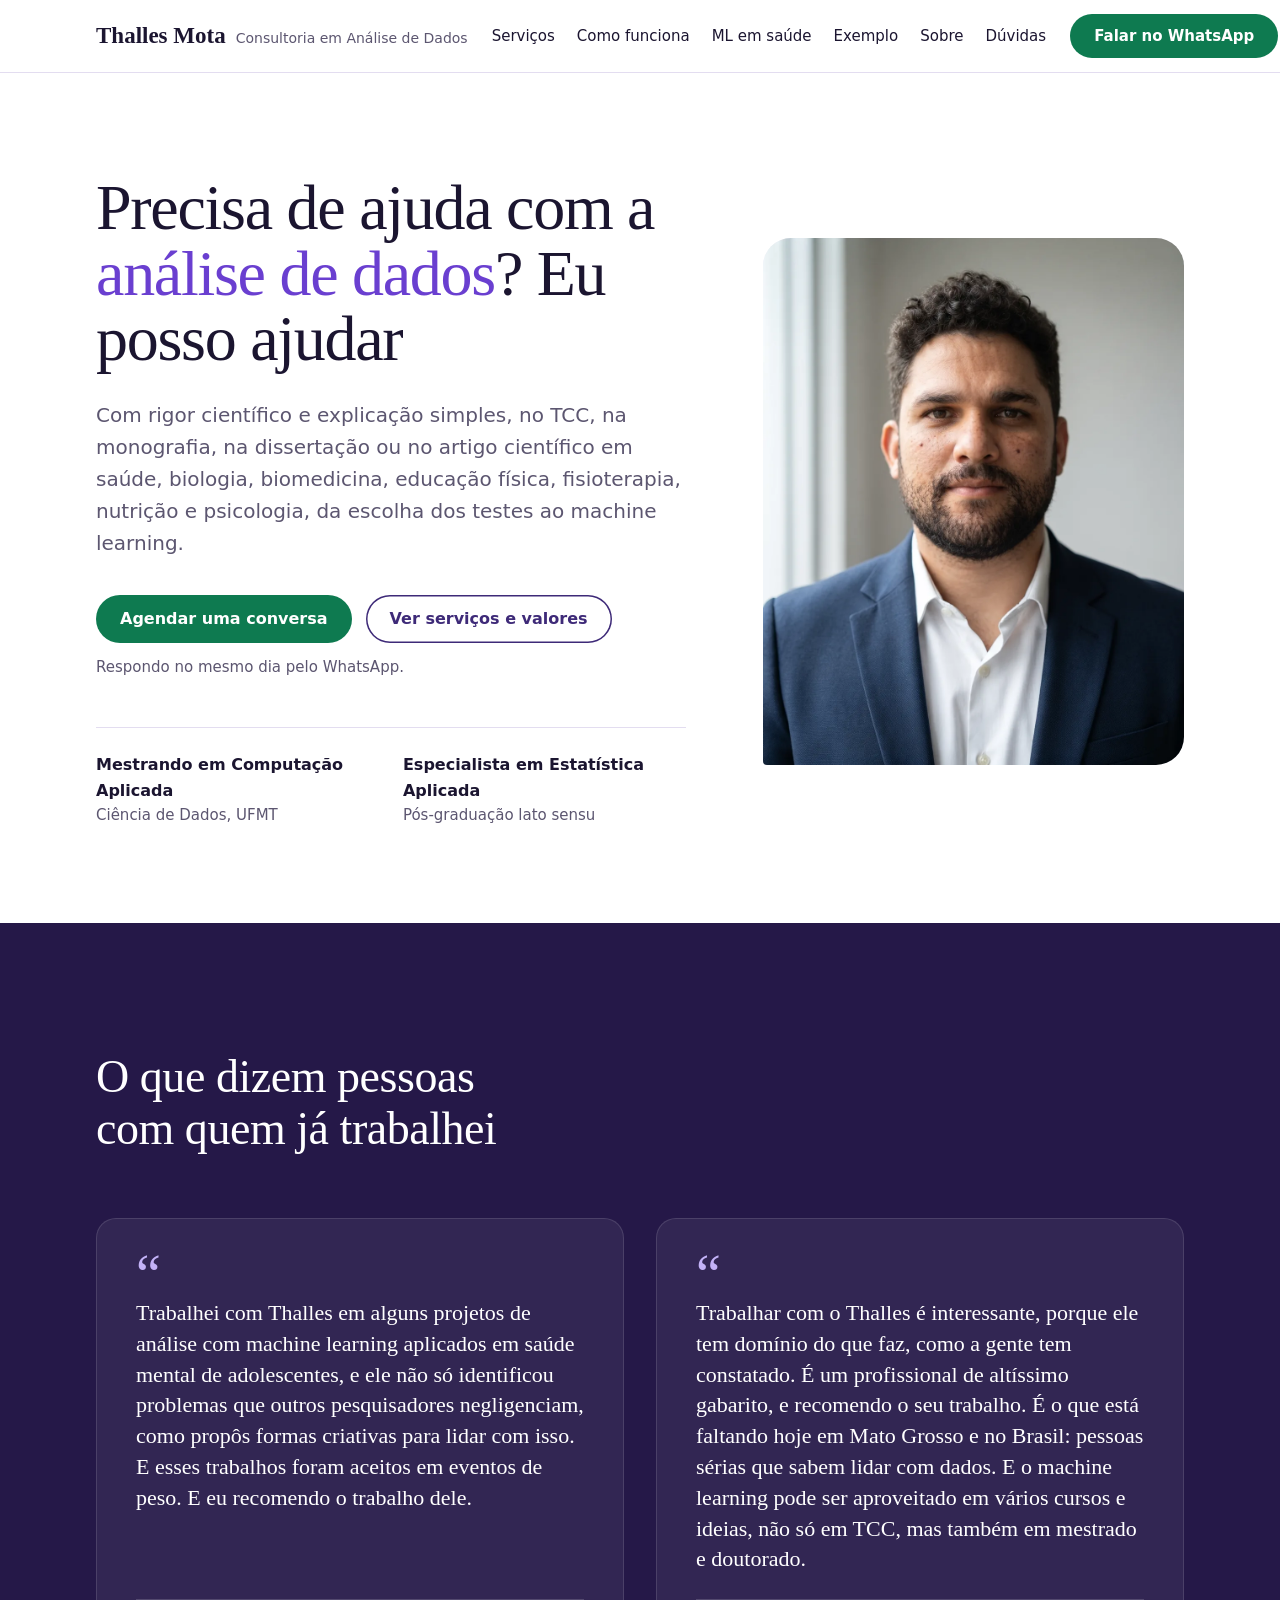
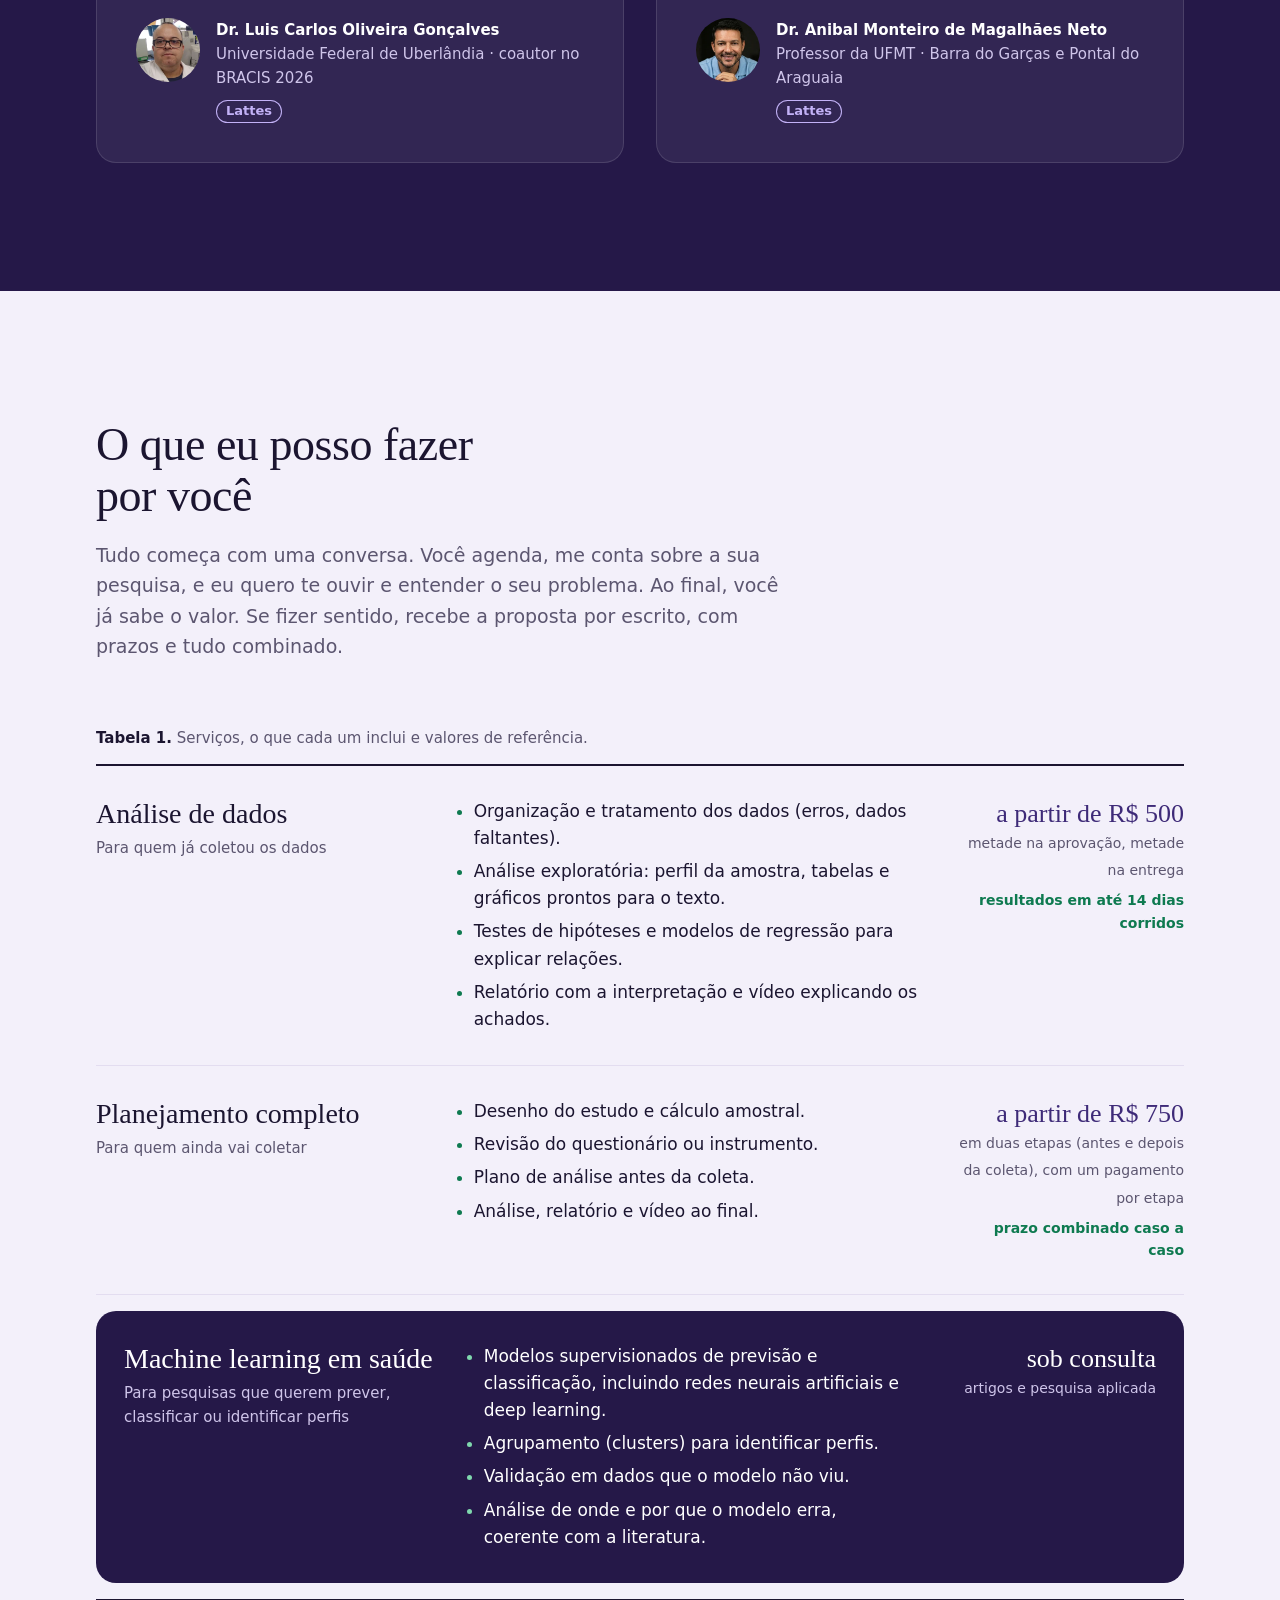
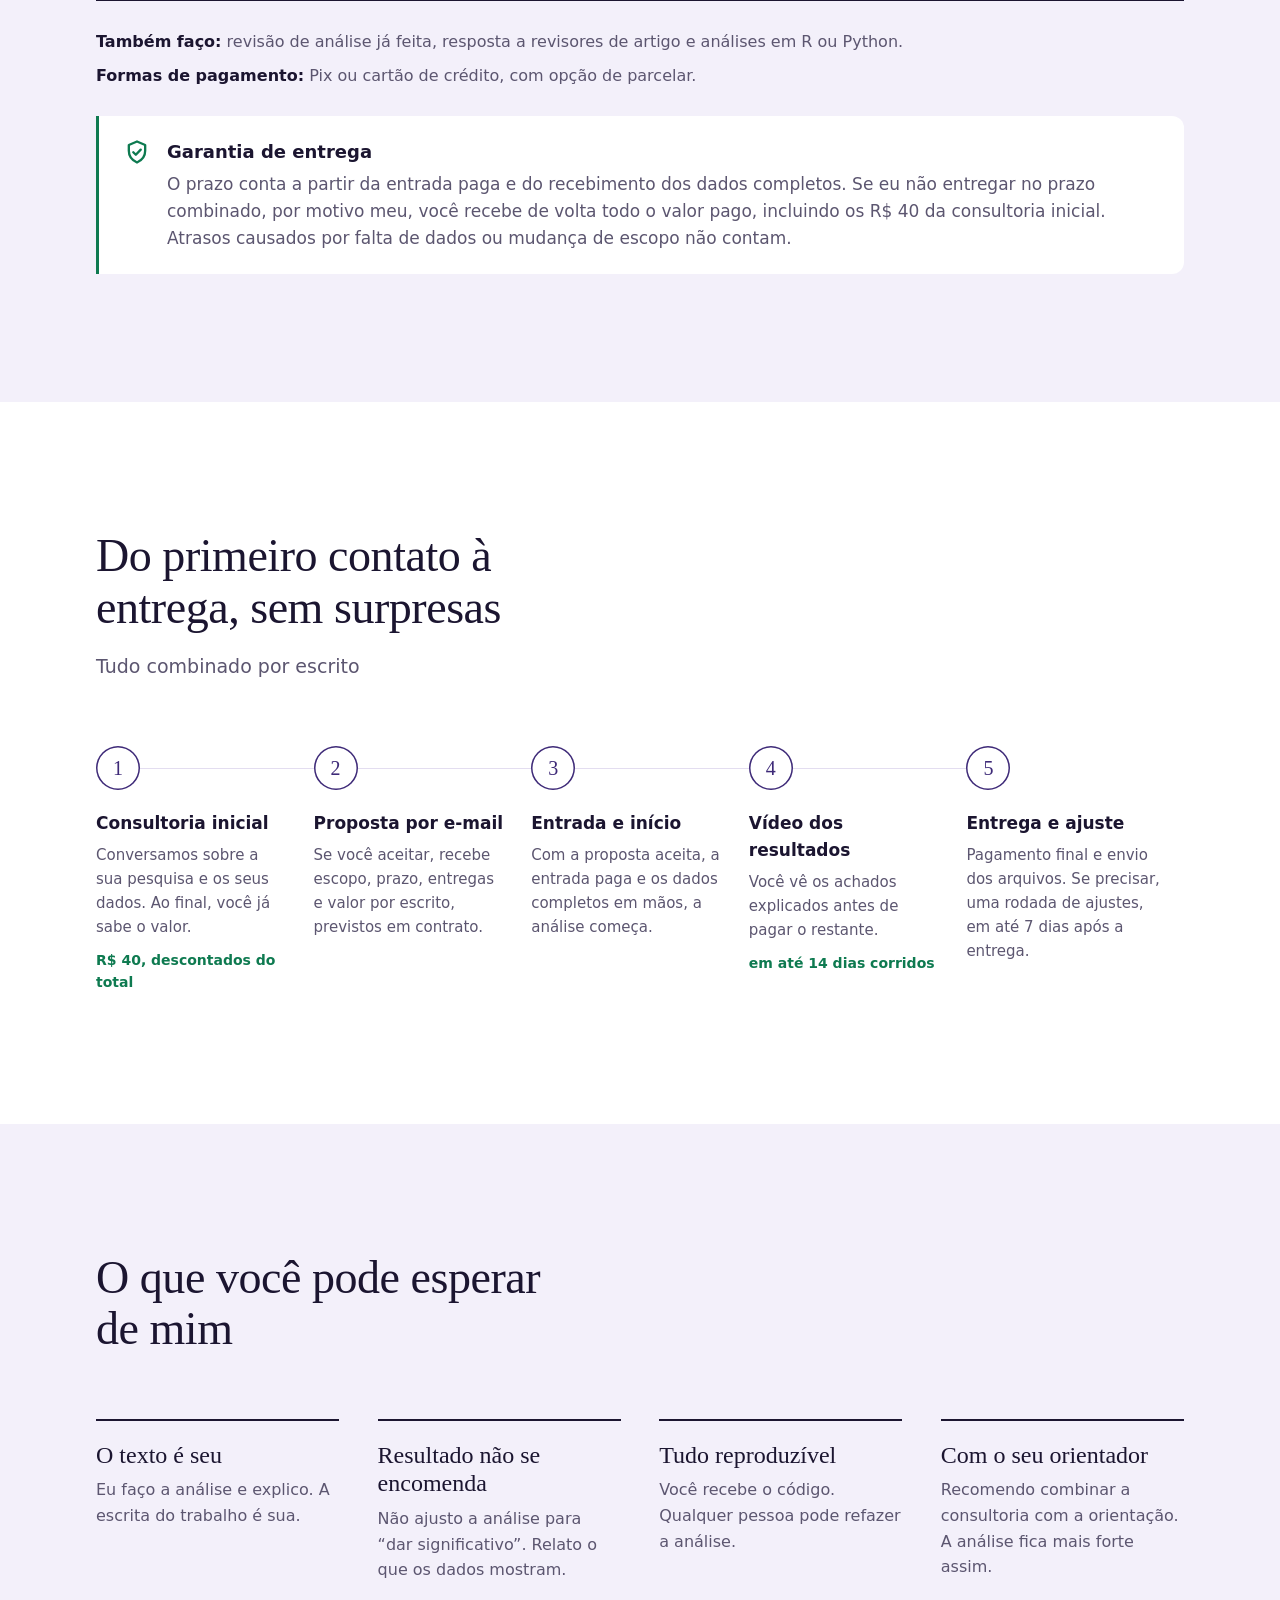
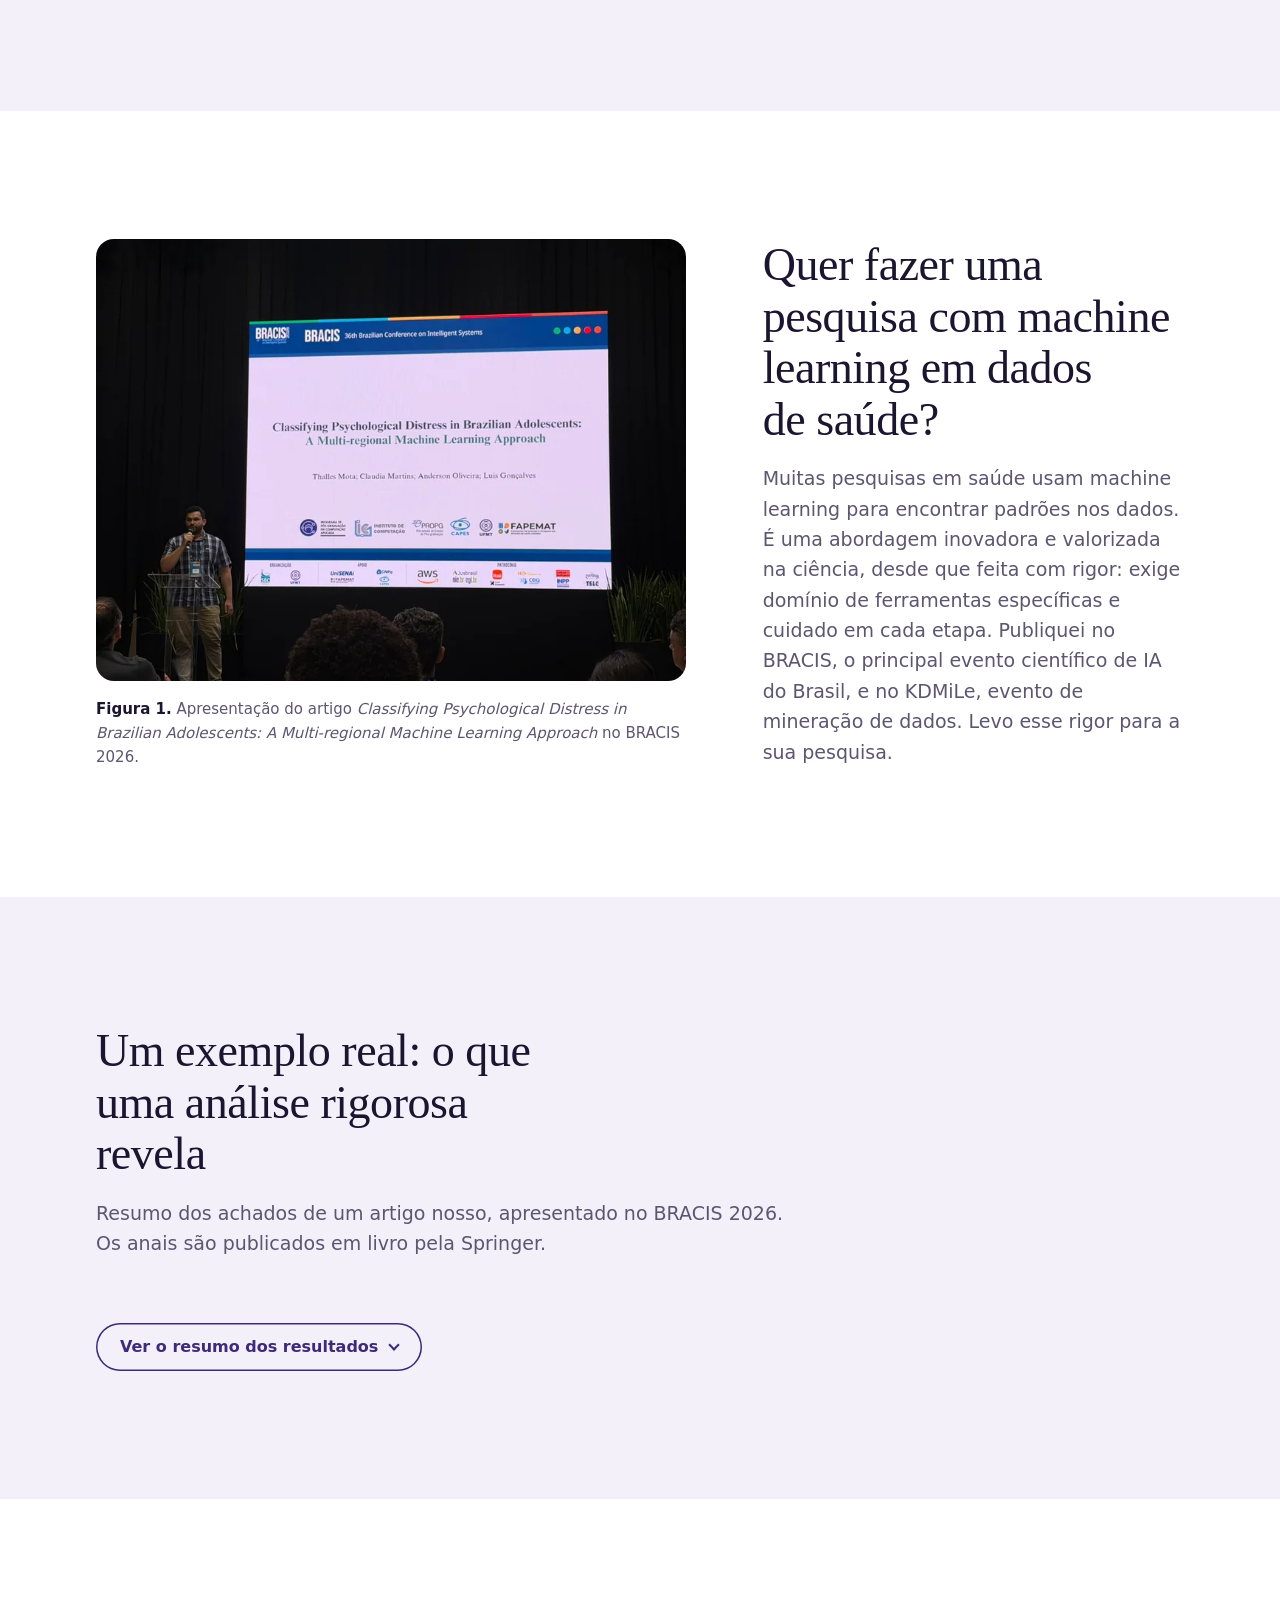
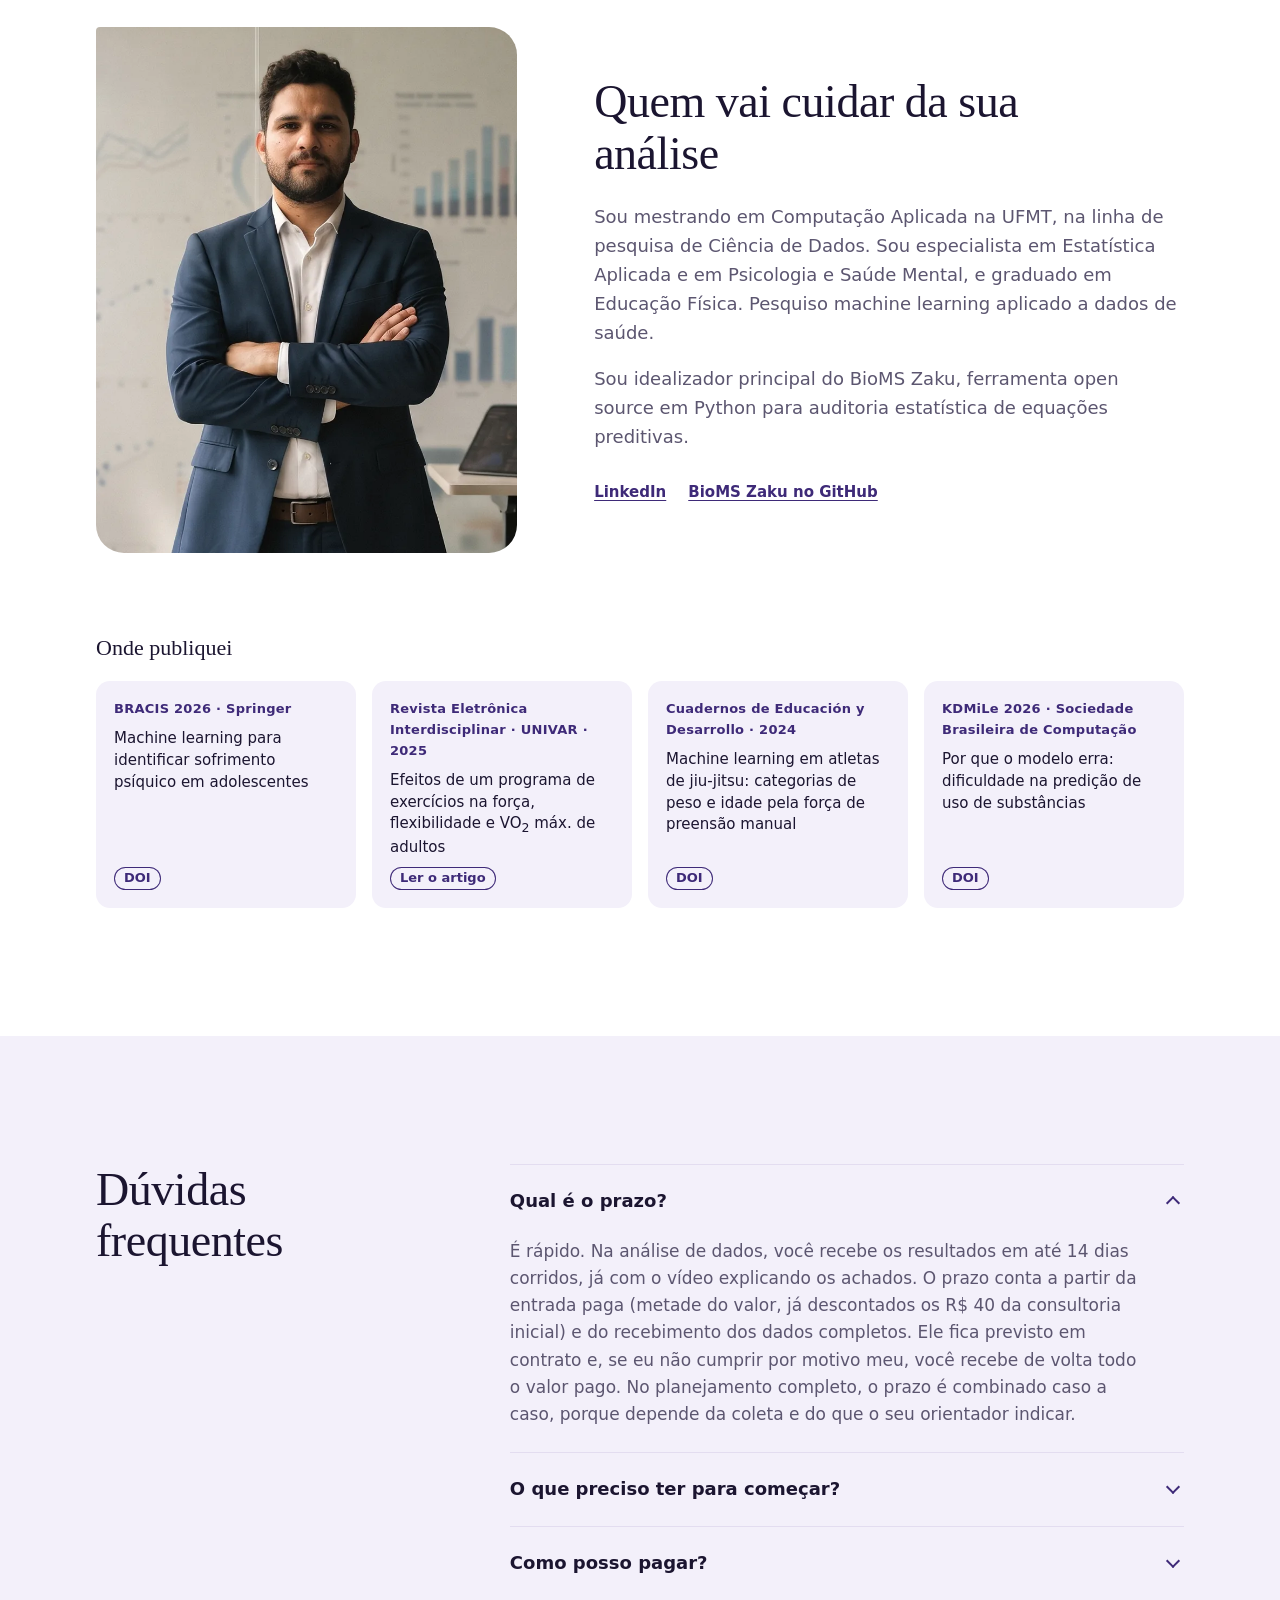
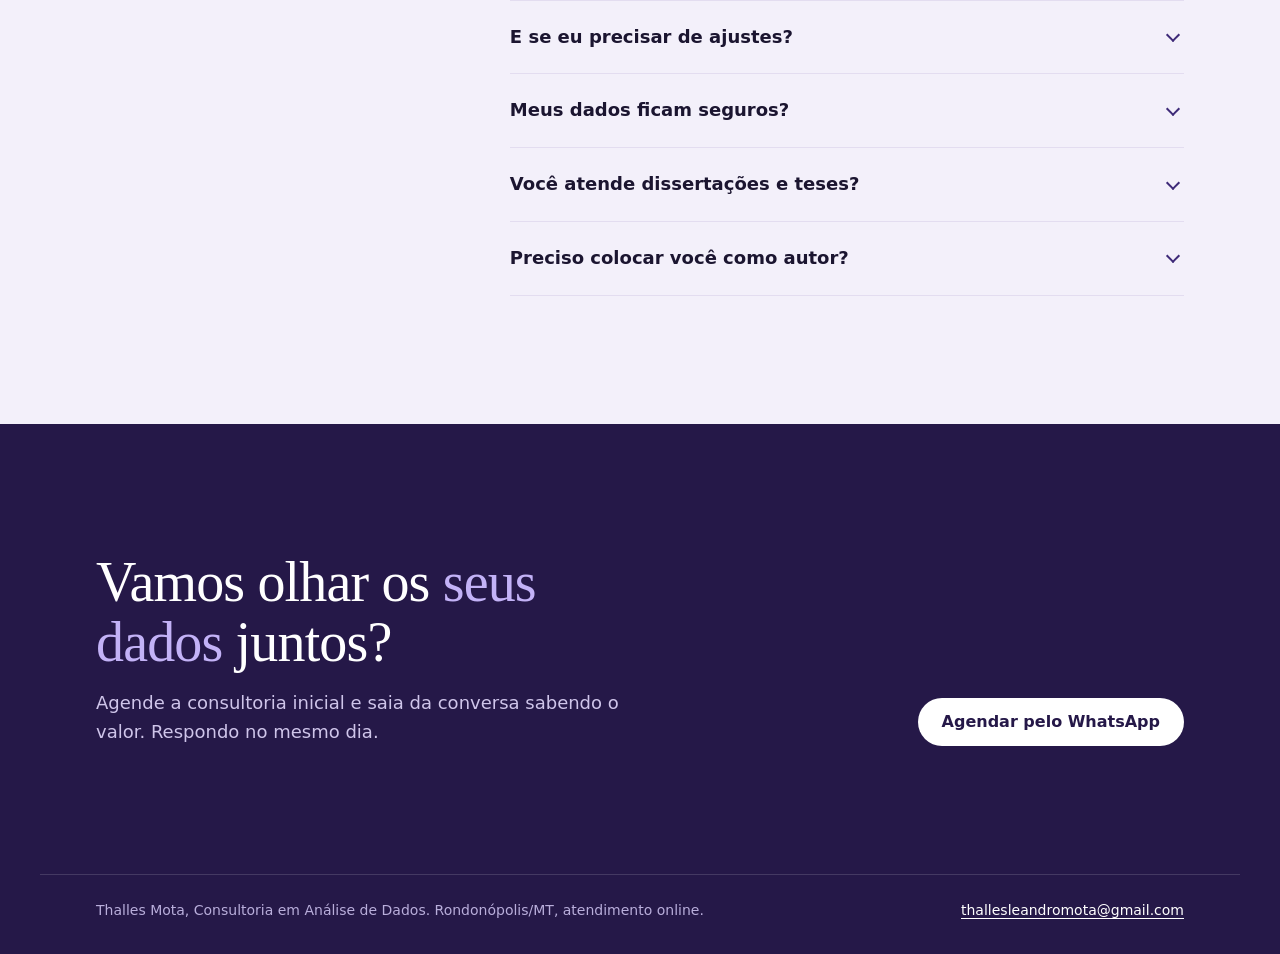
==== commit 51e19191: "Ícone novo, prévia com logo e metadados para o google" ====
--- a/index.html
+++ b/index.html
@@ -4,21 +4,24 @@
   <meta charset="utf-8">
   <meta name="viewport" content="width=device-width, initial-scale=1">
   <title>Thalles Mota | Consultoria em Análise de Dados</title>
-  <meta name="description" content="Consultoria em análise de dados, com estatística e machine learning, para TCC, monografia e artigo científico, com foco em pesquisas em saúde. Atendimento online.">
+  <meta name="description" content="Análise de dados para TCC, dissertação e artigo científico em saúde: estatística e machine learning com rigor científico e explicação simples. Atendimento online.">
   <meta name="theme-color" content="#251848">
+  <link rel="icon" href="favicon.ico" sizes="48x48">
   <link rel="icon" href="img/favicon.svg" type="image/svg+xml">
+  <link rel="apple-touch-icon" href="img/apple-touch-icon.png">
+  <link rel="manifest" href="site.webmanifest">
   <link rel="canonical" href="https://thallesmota.com/">
 
   <meta property="og:type" content="website">
   <meta property="og:locale" content="pt_BR">
   <meta property="og:site_name" content="Thalles Mota | Consultoria em Análise de Dados">
   <meta property="og:title" content="Thalles Mota | Consultoria em Análise de Dados">
-  <meta property="og:description" content="Análise de dados com rigor científico para TCC, monografia e artigo científico em saúde, da escolha dos testes ao machine learning.">
+  <meta property="og:description" content="Rigor científico e explicação simples no TCC, na dissertação ou no artigo científico, da escolha dos testes ao machine learning.">
   <meta property="og:url" content="https://thallesmota.com/">
   <meta property="og:image" content="https://thallesmota.com/img/og.jpg">
   <meta property="og:image:width" content="1200">
   <meta property="og:image:height" content="630">
-  <meta property="og:image:alt" content="Thalles Mota, Consultoria em Análise de Dados: precisa de ajuda com a análise de dados? Eu posso ajudar, com rigor científico e explicação simples.">
+  <meta property="og:image:alt" content="Logo TM de Thalles Mota sobre fundo roxo, com a frase: Precisa de ajuda com seus dados? Eu posso ajudar.">
   <meta name="twitter:card" content="summary_large_image">
 
   <script type="application/ld+json">
@@ -26,18 +29,19 @@
     "@context": "https://schema.org",
     "@type": "ProfessionalService",
     "name": "Thalles Mota | Consultoria em Análise de Dados",
-    "description": "Consultoria em análise de dados, com estatística e machine learning, para TCC, monografia e artigo científico, com foco em pesquisas em saúde.",
+    "description": "Análise de dados para TCC, dissertação e artigo científico em saúde: estatística e machine learning com rigor científico e explicação simples. Atendimento online.",
     "url": "https://thallesmota.com/",
+    "logo": "https://thallesmota.com/img/icon-512.png",
     "image": "https://thallesmota.com/img/og.jpg",
     "telephone": "+55 66 99232-0020",
     "email": "thallesleandromota@gmail.com",
     "address": { "@type": "PostalAddress", "addressLocality": "Rondonópolis", "addressRegion": "MT", "addressCountry": "BR" },
     "areaServed": { "@type": "Country", "name": "Brasil" },
+    "knowsAbout": ["Análise de dados", "Estatística aplicada", "Machine learning", "Pesquisa em saúde"],
     "founder": {
       "@type": "Person",
       "name": "Thalles Paul Leandro Mota",
-      "jobTitle": ["Pesquisador em ciência de dados", "Diretor de Inovação"],
-      "worksFor": { "@type": "Organization", "name": "BioMS Pro" },
+      "jobTitle": "Cientista de dados",
       "sameAs": ["https://www.linkedin.com/in/othallesmota", "https://github.com/bioms-zaku-framework/bioms-zaku"]
     }
   }
@@ -304,7 +308,7 @@
         <div class="sobre-texto">
           <h2 class="titulo">Quem vai cuidar da sua análise</h2>
           <p>Sou mestrando em Computação Aplicada na UFMT, na linha de pesquisa de Ciência de Dados. Sou especialista em Estatística Aplicada e em Psicologia e Saúde Mental, e graduado em Educação Física. Pesquiso machine learning aplicado a dados de saúde.</p>
-          <p>Sou diretor de Inovação da BioMS Pro e idealizador principal do BioMS Zaku, ferramenta open source em Python para auditoria estatística de equações preditivas.</p>
+          <p>Sou idealizador principal do BioMS Zaku, ferramenta open source em Python para auditoria estatística de equações preditivas.</p>
 
 
           <div class="links">
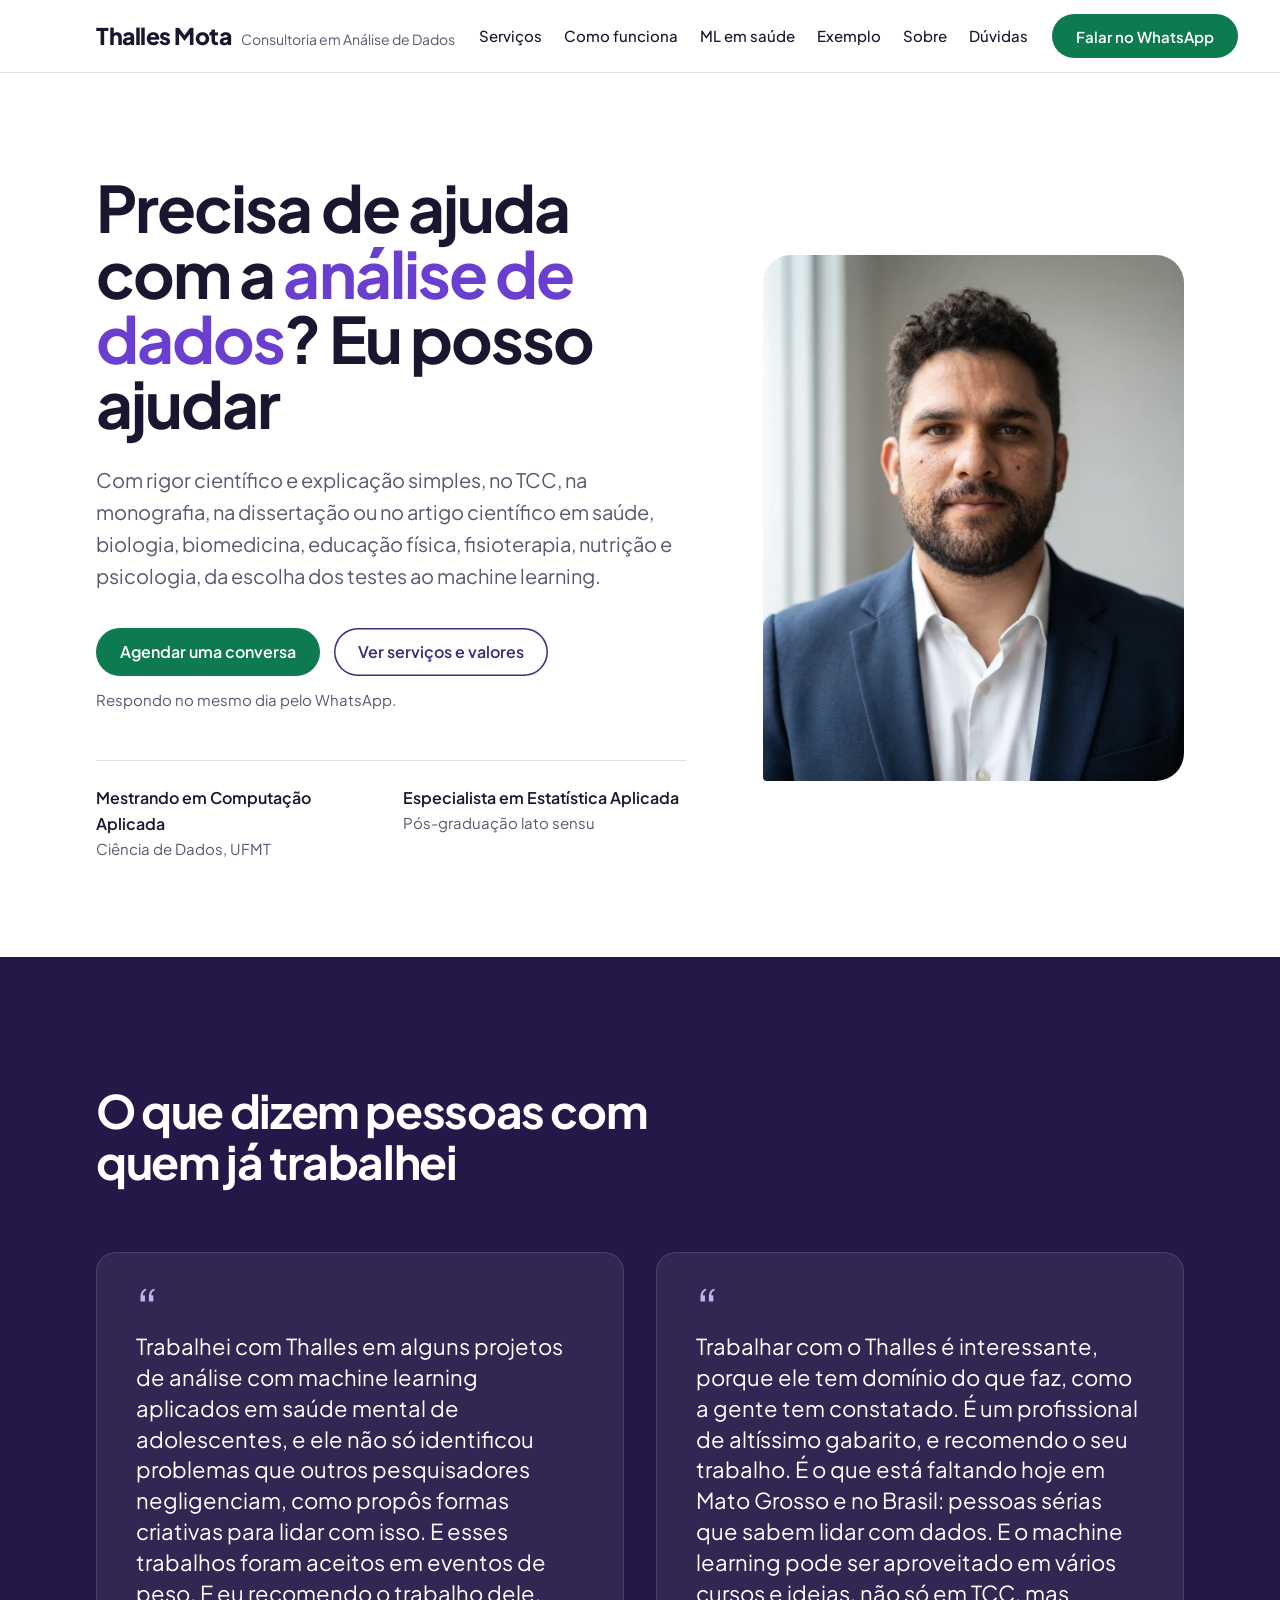
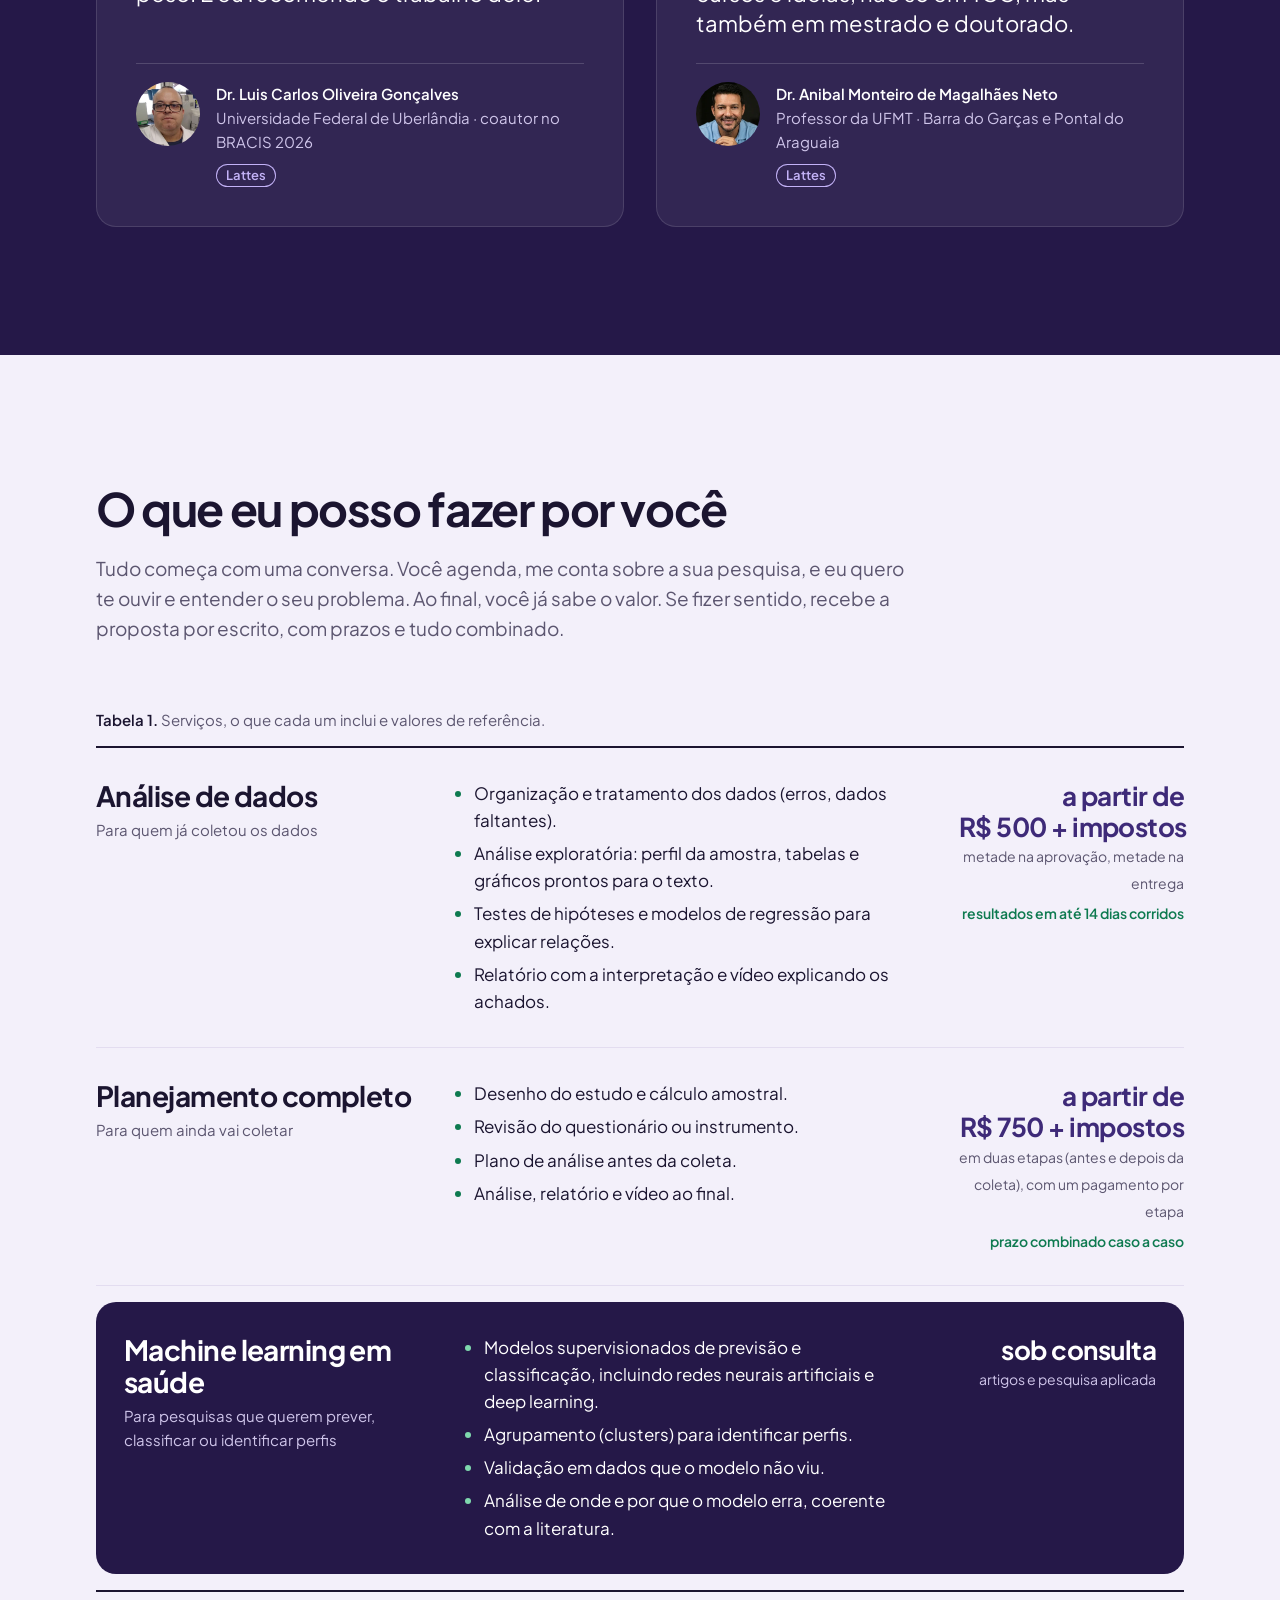
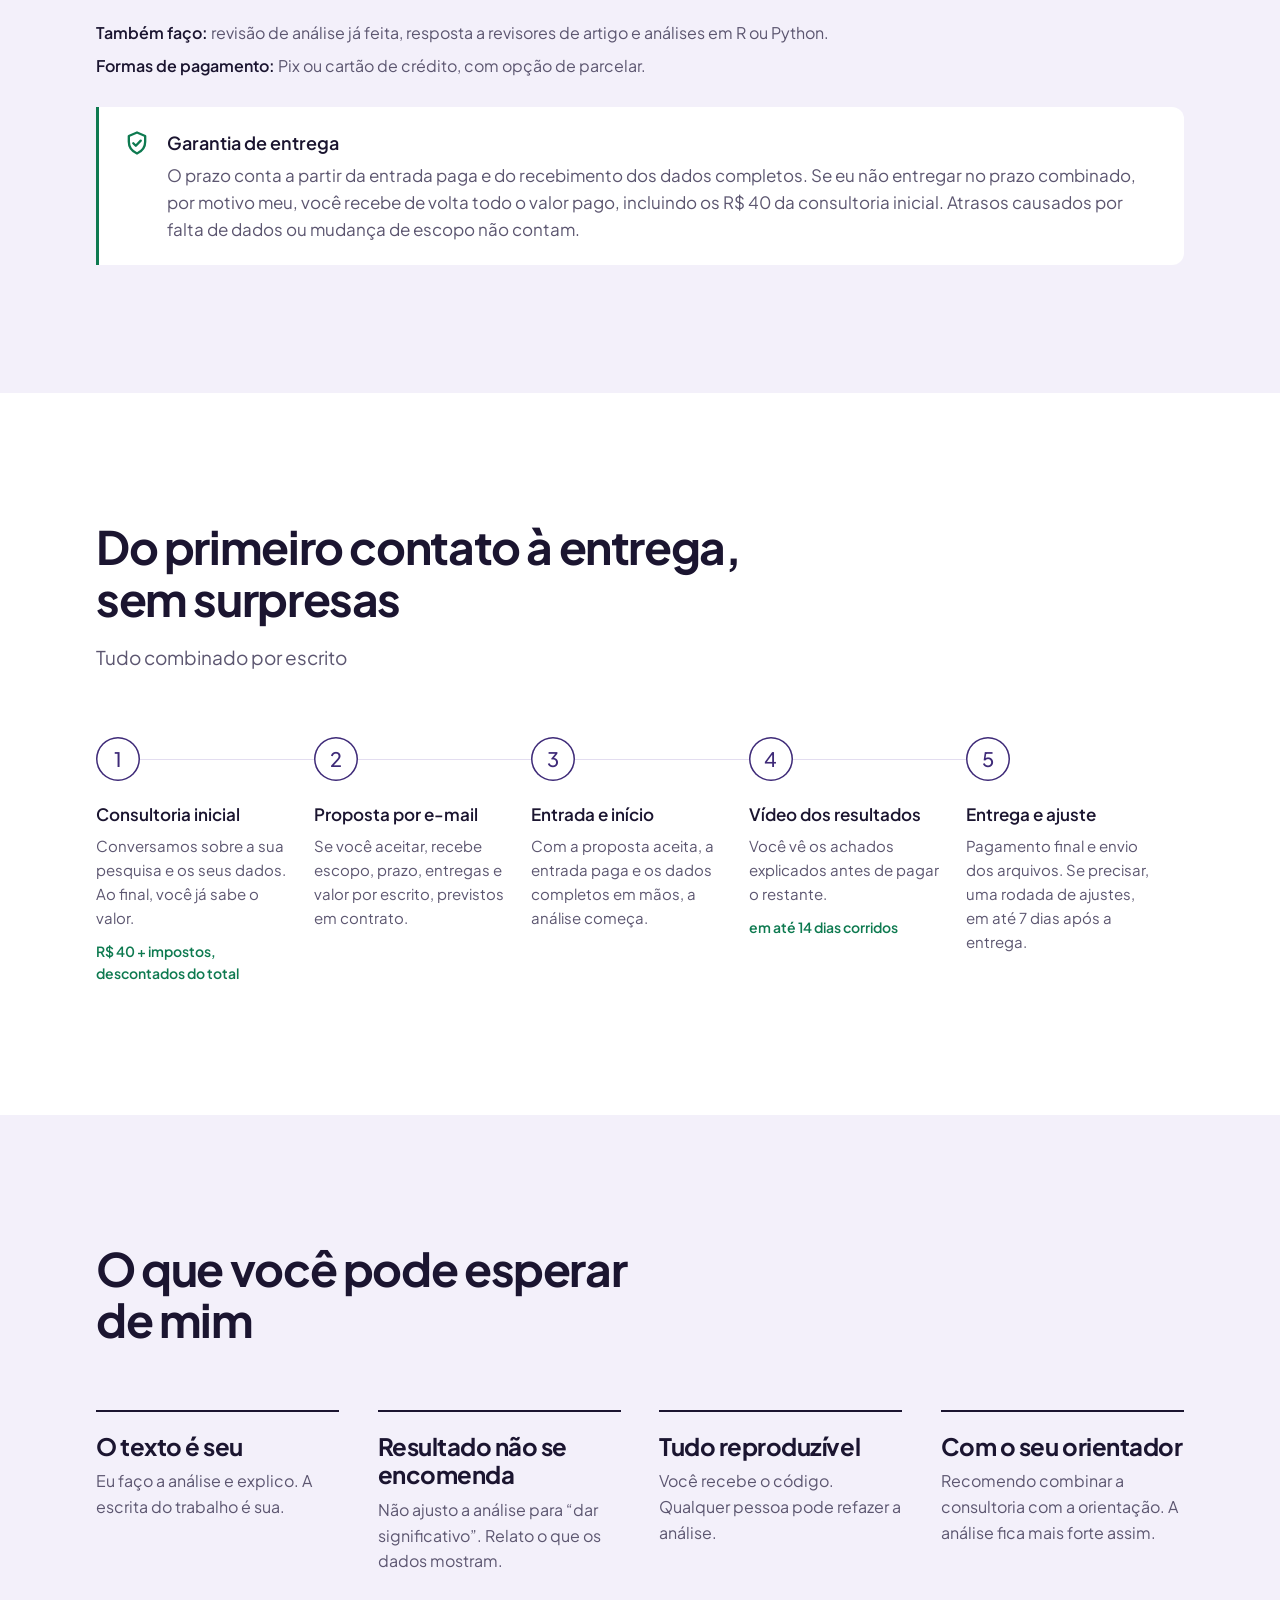
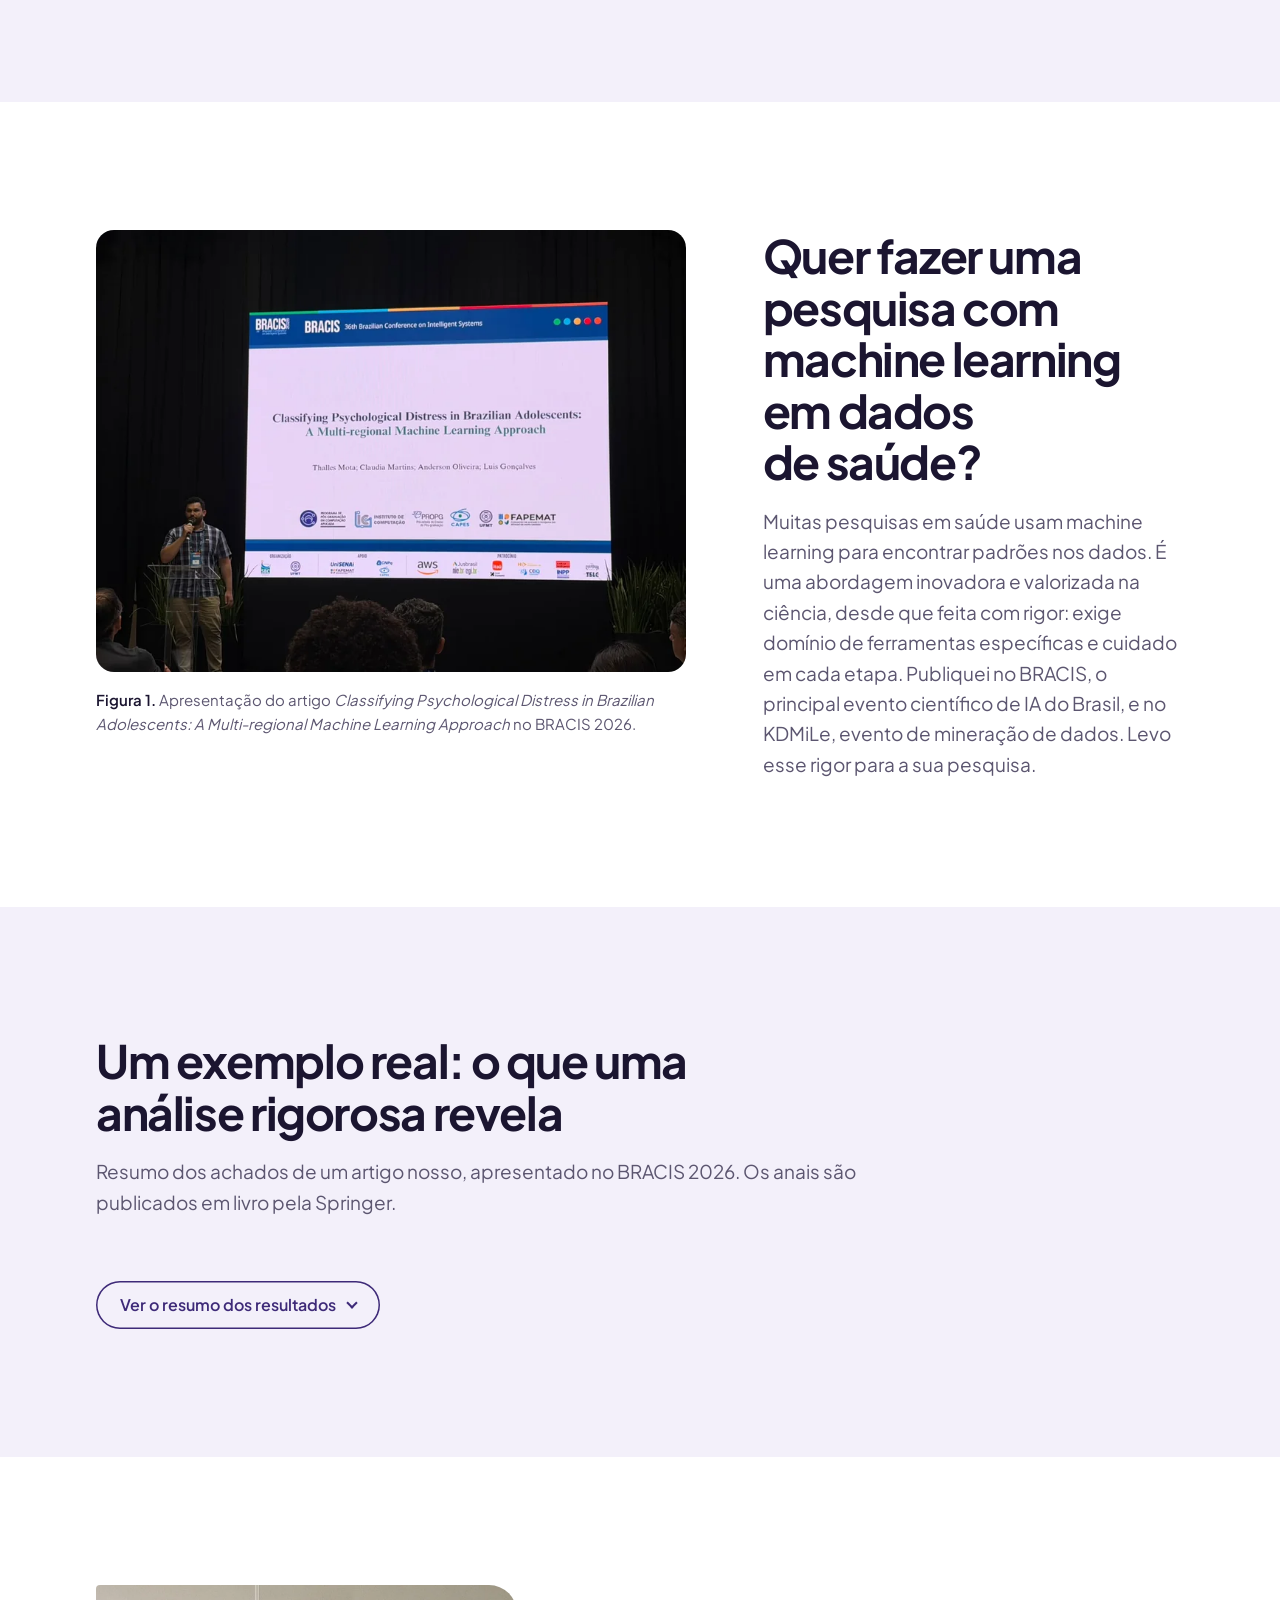
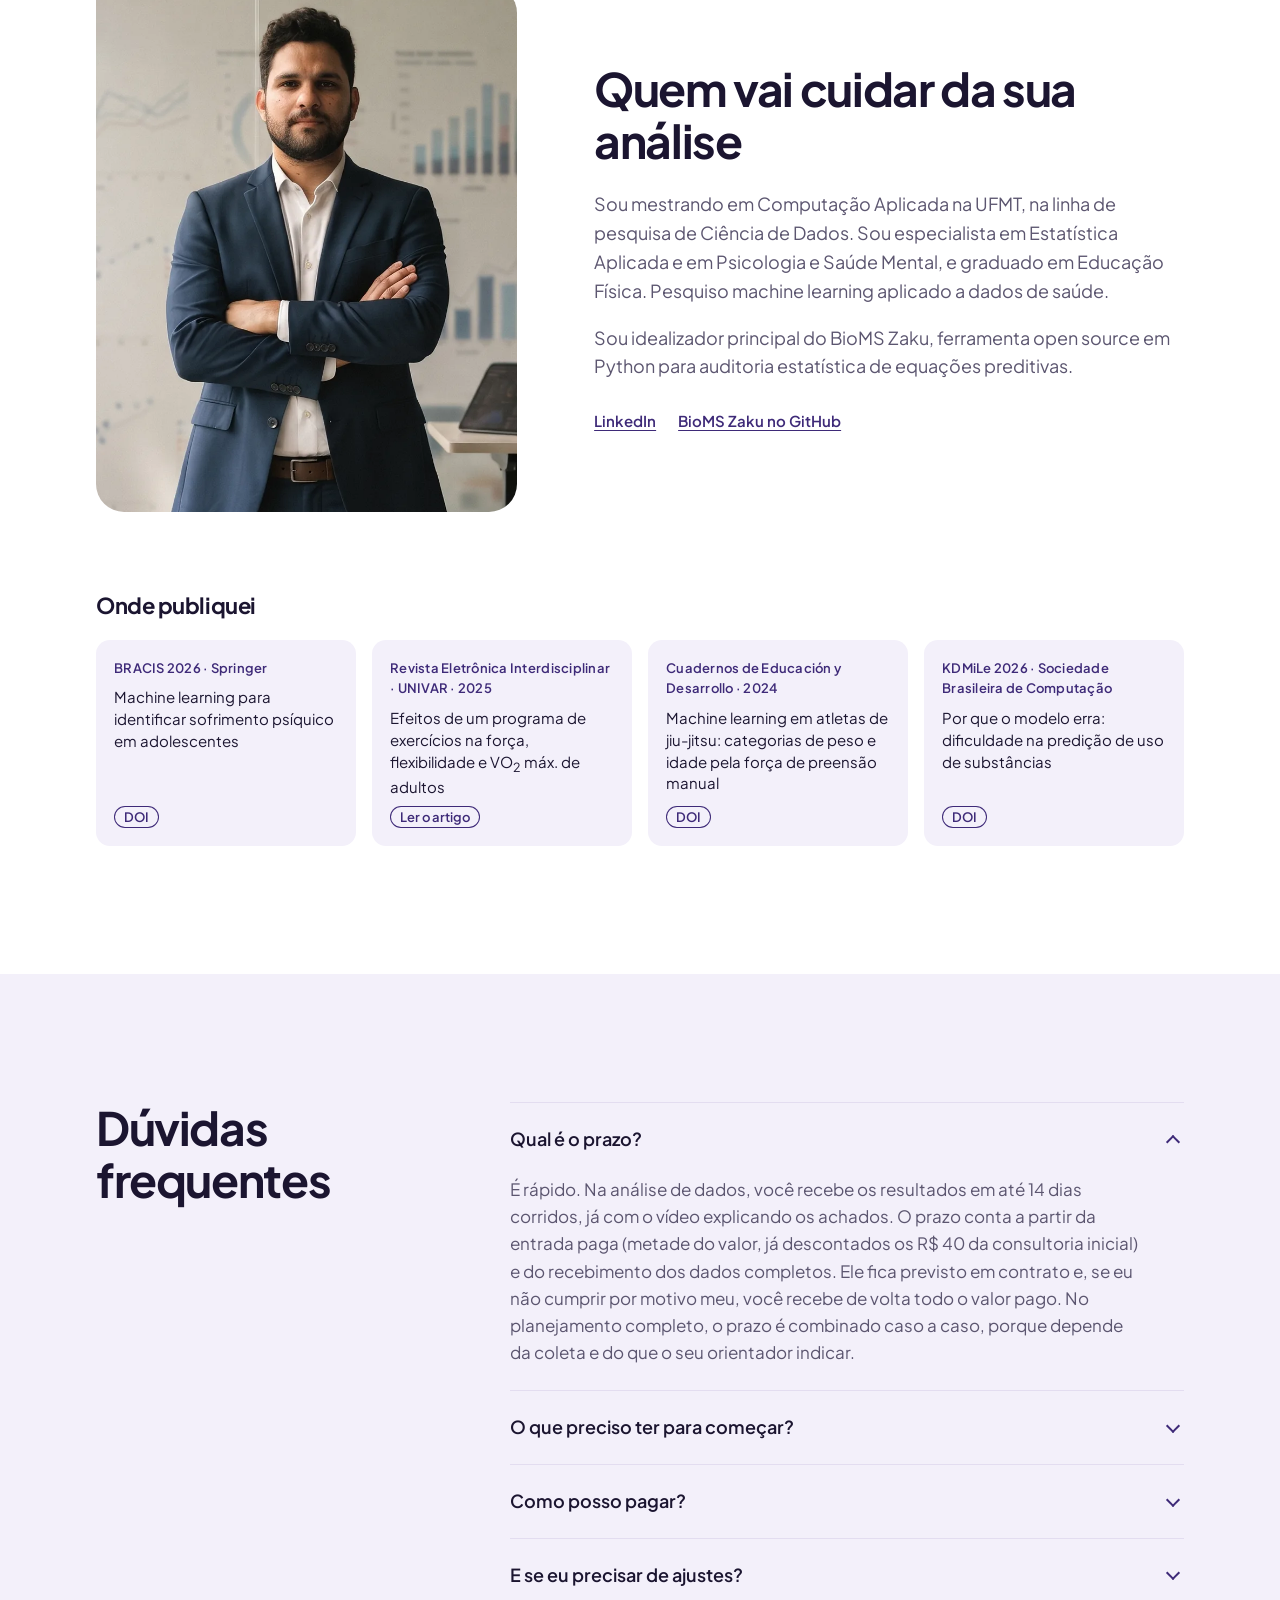
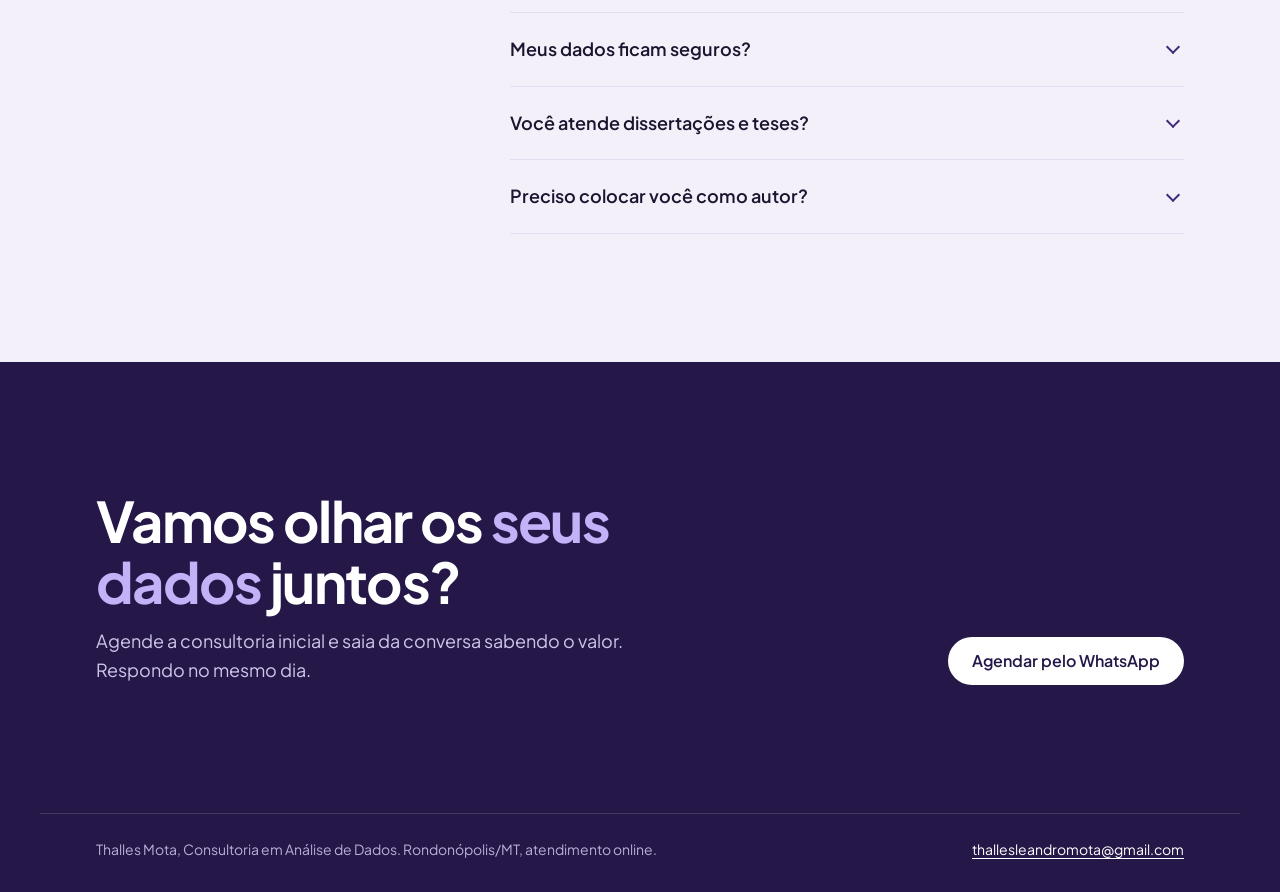
==== commit a5139262: "Fonte Plus Jakarta Sans e preços com + impostos" ====
--- a/index.html
+++ b/index.html
@@ -47,8 +47,7 @@
   }
   </script>
 
-  <link rel="preload" href="fonts/newsreader.woff2" as="font" type="font/woff2" crossorigin>
-  <link rel="preload" href="fonts/instrument-sans.woff2" as="font" type="font/woff2" crossorigin>
+  <link rel="preload" href="fonts/plus-jakarta-sans.woff2" as="font" type="font/woff2" crossorigin>
   <link rel="stylesheet" href="css/style.css">
 </head>
 <body>
@@ -144,7 +143,7 @@
               <li>Testes de hipóteses e modelos de regressão para explicar relações.</li>
               <li>Relatório com a interpretação e vídeo explicando os achados.</li>
             </ul>
-            <div class="valor"><strong>a partir de R$ 500</strong><span>metade na aprovação, metade na entrega</span><span class="prazo">resultados em até 14 dias corridos</span></div>
+            <div class="valor"><strong>a partir de R$&nbsp;500&nbsp;+&nbsp;impostos</strong><span>metade na aprovação, metade na entrega</span><span class="prazo">resultados em até 14 dias corridos</span></div>
           </div>
           <div class="servico" role="listitem">
             <div><h3>Planejamento completo</h3><p class="para">Para quem ainda vai coletar</p></div>
@@ -154,7 +153,7 @@
               <li>Plano de análise antes da coleta.</li>
               <li>Análise, relatório e vídeo ao final.</li>
             </ul>
-            <div class="valor"><strong>a partir de R$ 750</strong><span>em duas etapas (antes e depois da coleta), com um pagamento por etapa</span><span class="prazo">prazo combinado caso a caso</span></div>
+            <div class="valor"><strong>a partir de R$&nbsp;750&nbsp;+&nbsp;impostos</strong><span>em duas etapas (antes e depois da coleta), com um pagamento por etapa</span><span class="prazo">prazo combinado caso a caso</span></div>
           </div>
           <div class="servico servico-ml" role="listitem">
             <div><h3>Machine learning em saúde</h3><p class="para">Para pesquisas que querem prever, classificar ou identificar perfis</p></div>
@@ -186,7 +185,7 @@
           <li class="etapa">
             <h3>Consultoria inicial</h3>
             <p>Conversamos sobre a sua pesquisa e os seus dados. Ao final, você já sabe o valor.</p>
-            <span class="etapa-valor">R$ 40, descontados do total</span>
+            <span class="etapa-valor">R$&nbsp;40&nbsp;+&nbsp;impostos, descontados do total</span>
           </li>
           <li class="etapa">
             <h3>Proposta por e-mail</h3>
--- a/css/style.css
+++ b/css/style.css
@@ -5,18 +5,11 @@
    Cores: branco (papel), roxo (tinta), verde (ação e validação).
    ========================================================== */
 
-/* Fontes locais (subconjunto latino do Google Fonts, licença OFL) */
+/* Fonte local (subconjunto latino do Google Fonts, licença OFL) */
 @font-face {
-  font-family: "Newsreader";
-  src: url("../fonts/newsreader.woff2") format("woff2");
-  font-weight: 400 600;
-  font-style: normal;
-  font-display: swap;
-}
-@font-face {
-  font-family: "Instrument Sans";
-  src: url("../fonts/instrument-sans.woff2") format("woff2");
-  font-weight: 400 600;
+  font-family: "Plus Jakarta Sans";
+  src: url("../fonts/plus-jakarta-sans.woff2") format("woff2");
+  font-weight: 400 800;
   font-style: normal;
   font-display: swap;
 }
@@ -34,8 +27,8 @@
   --verde: #0E7A50;
   --verde-escuro: #0A5E3D;
 
-  --serifa: "Newsreader", Georgia, serif;
-  --sans: "Instrument Sans", system-ui, sans-serif;
+  --serifa: "Plus Jakarta Sans", system-ui, sans-serif;
+  --sans: "Plus Jakarta Sans", system-ui, sans-serif;
 
   --largura: 1200px;
   --margem: clamp(20px, 5vw, 56px);
@@ -623,3 +616,9 @@
   .tabela-folha { font-size: 14px; }
   .tabela-folha th, .tabela-folha td { padding: 10px 5px; }
 }
+
+/* ---------- Títulos em negrito (fonte única, Plus Jakarta Sans) ---------- */
+.titulo, .abertura h1, .chamada h2 { font-weight: 700; letter-spacing: -0.03em; }
+.marca-nome { font-weight: 800; letter-spacing: -0.02em; }
+.servico h3, .valor strong, .recebe h3, .compromissos-lista h3, .referencias h3 { font-weight: 700; letter-spacing: -0.02em; }
+.depoimento p { font-weight: 400; }
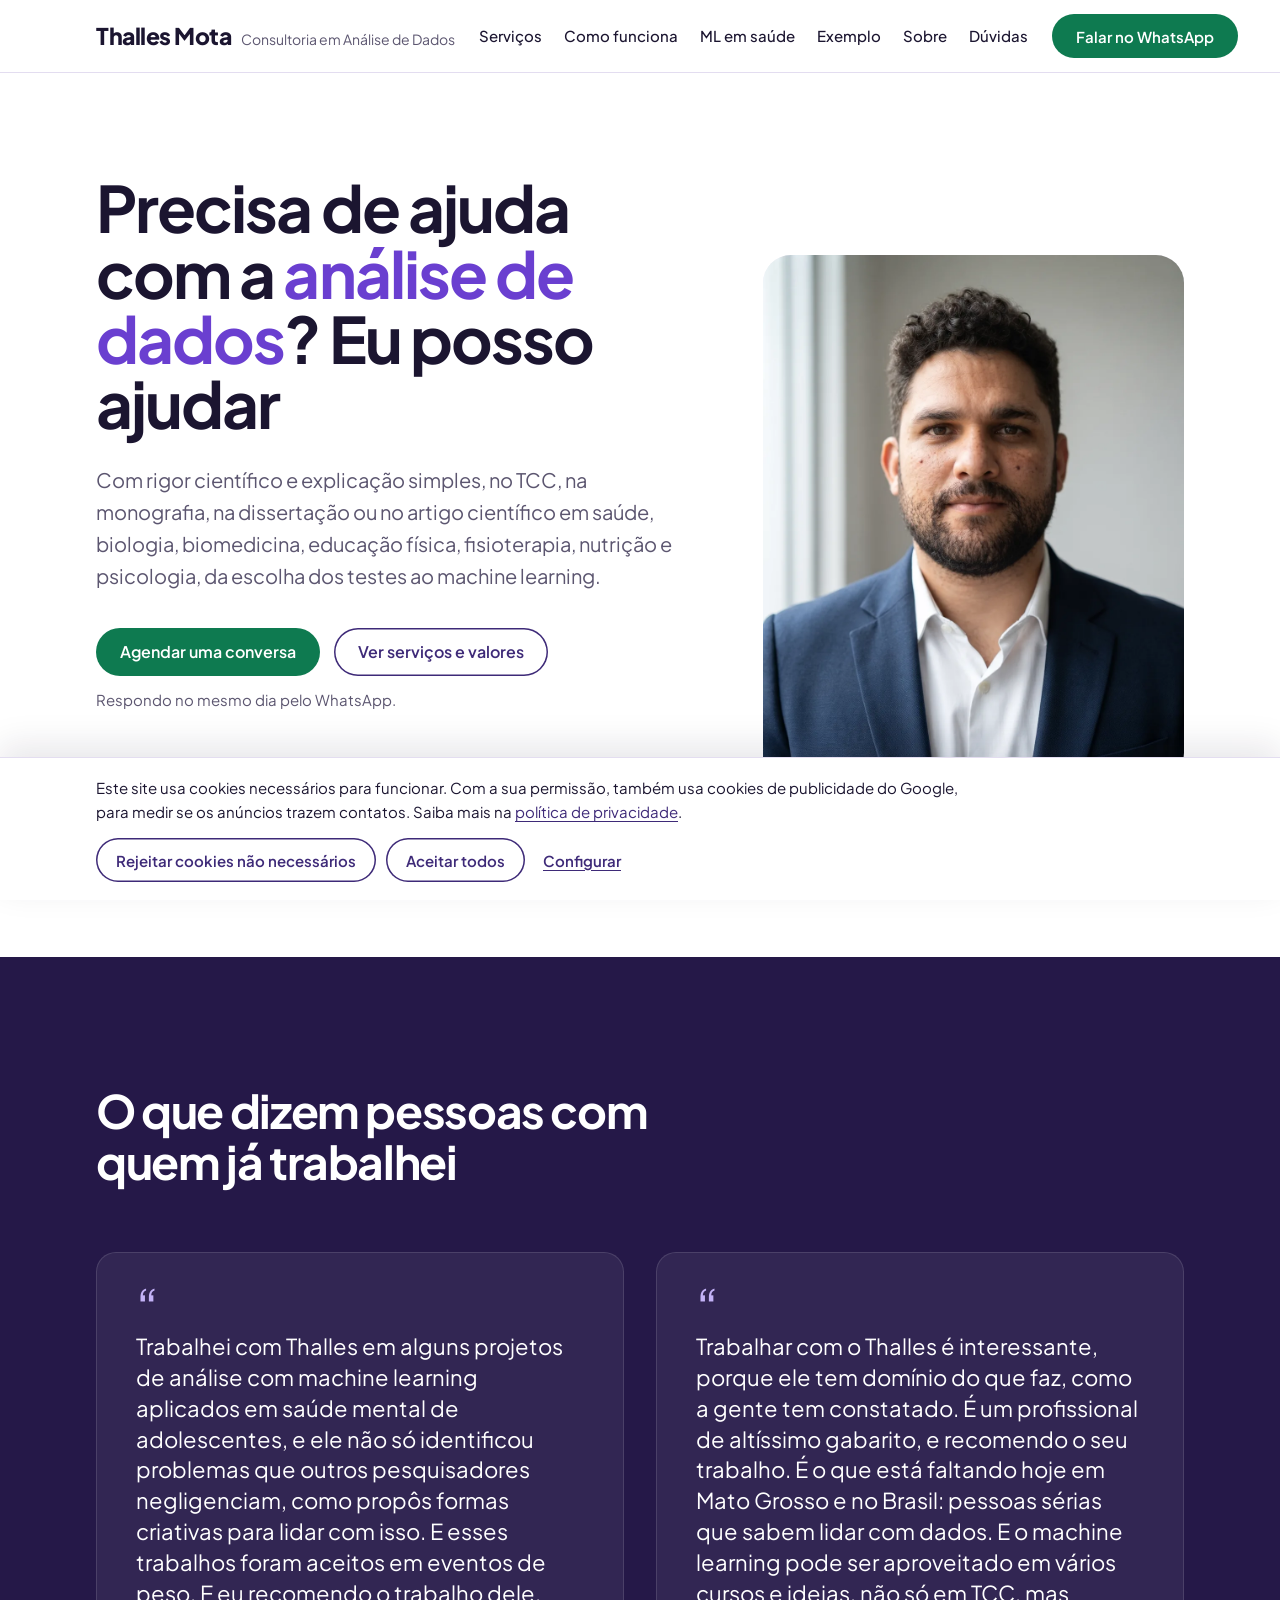
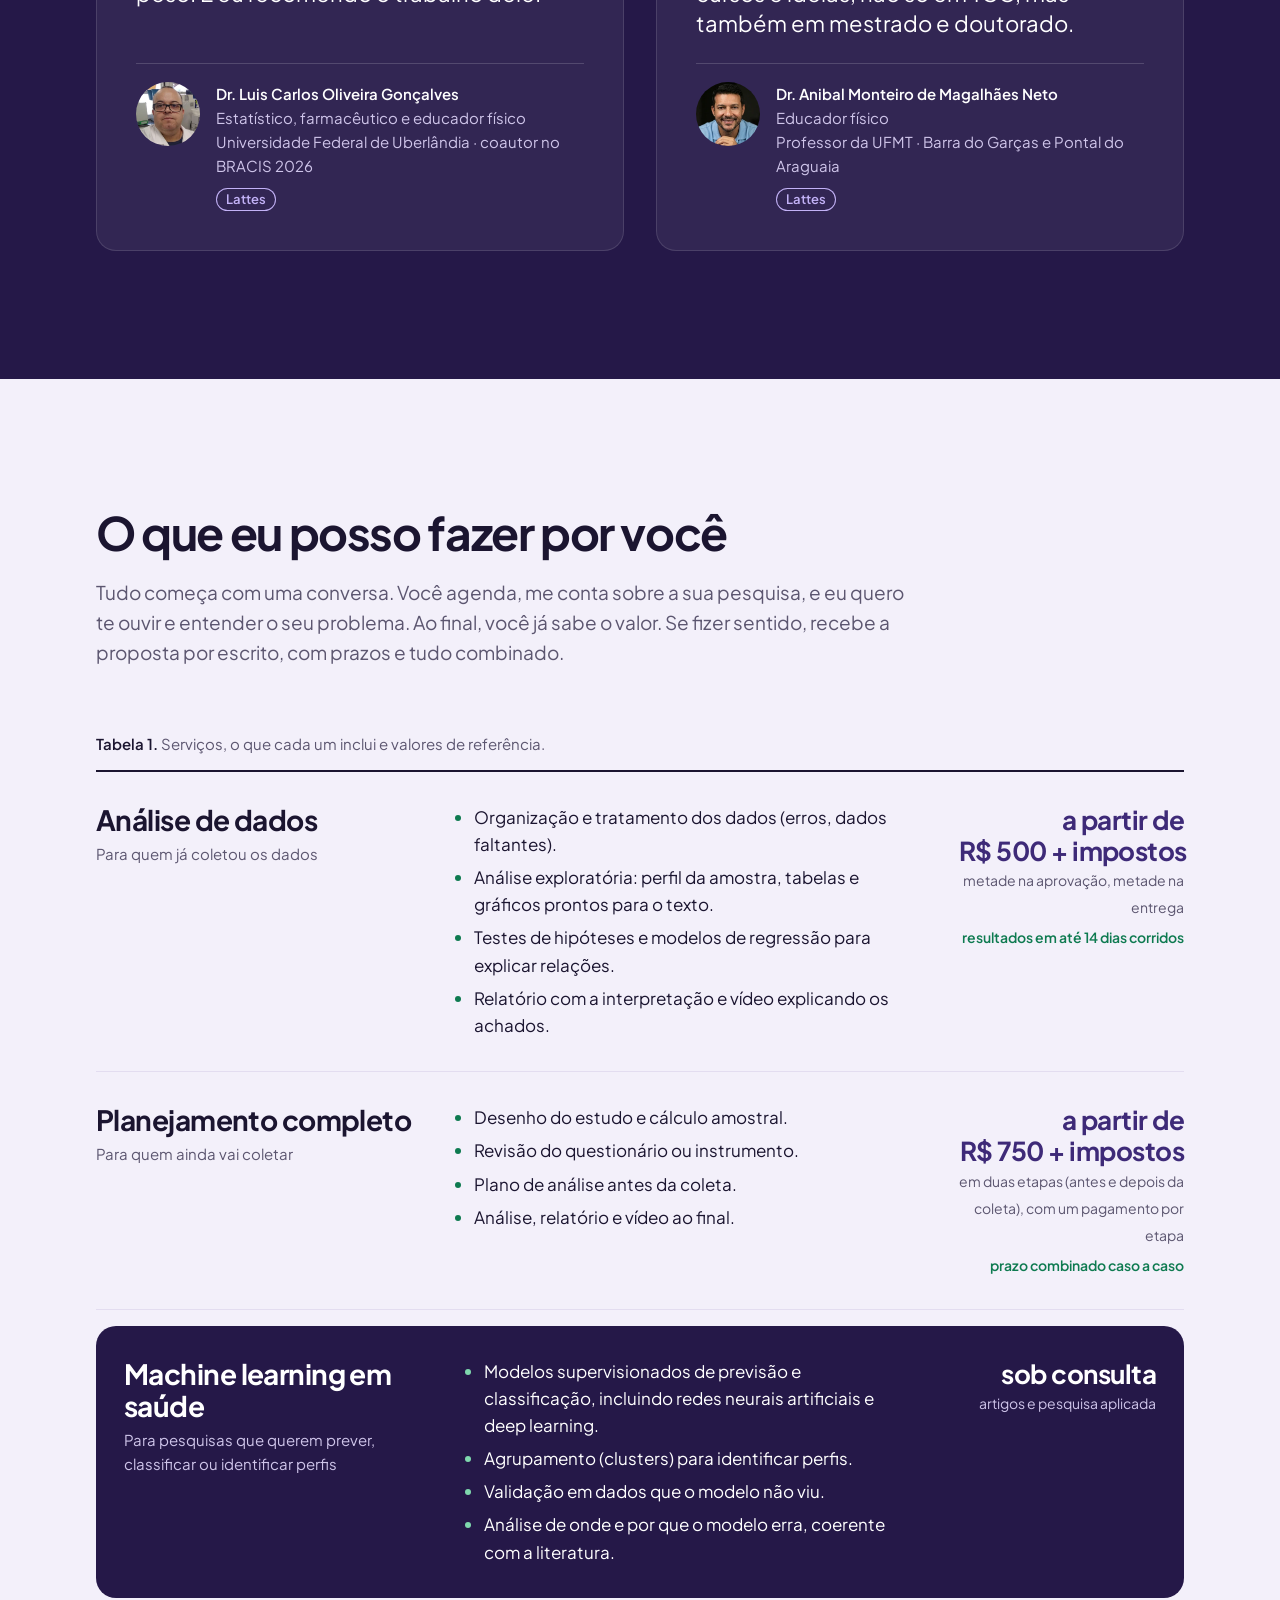
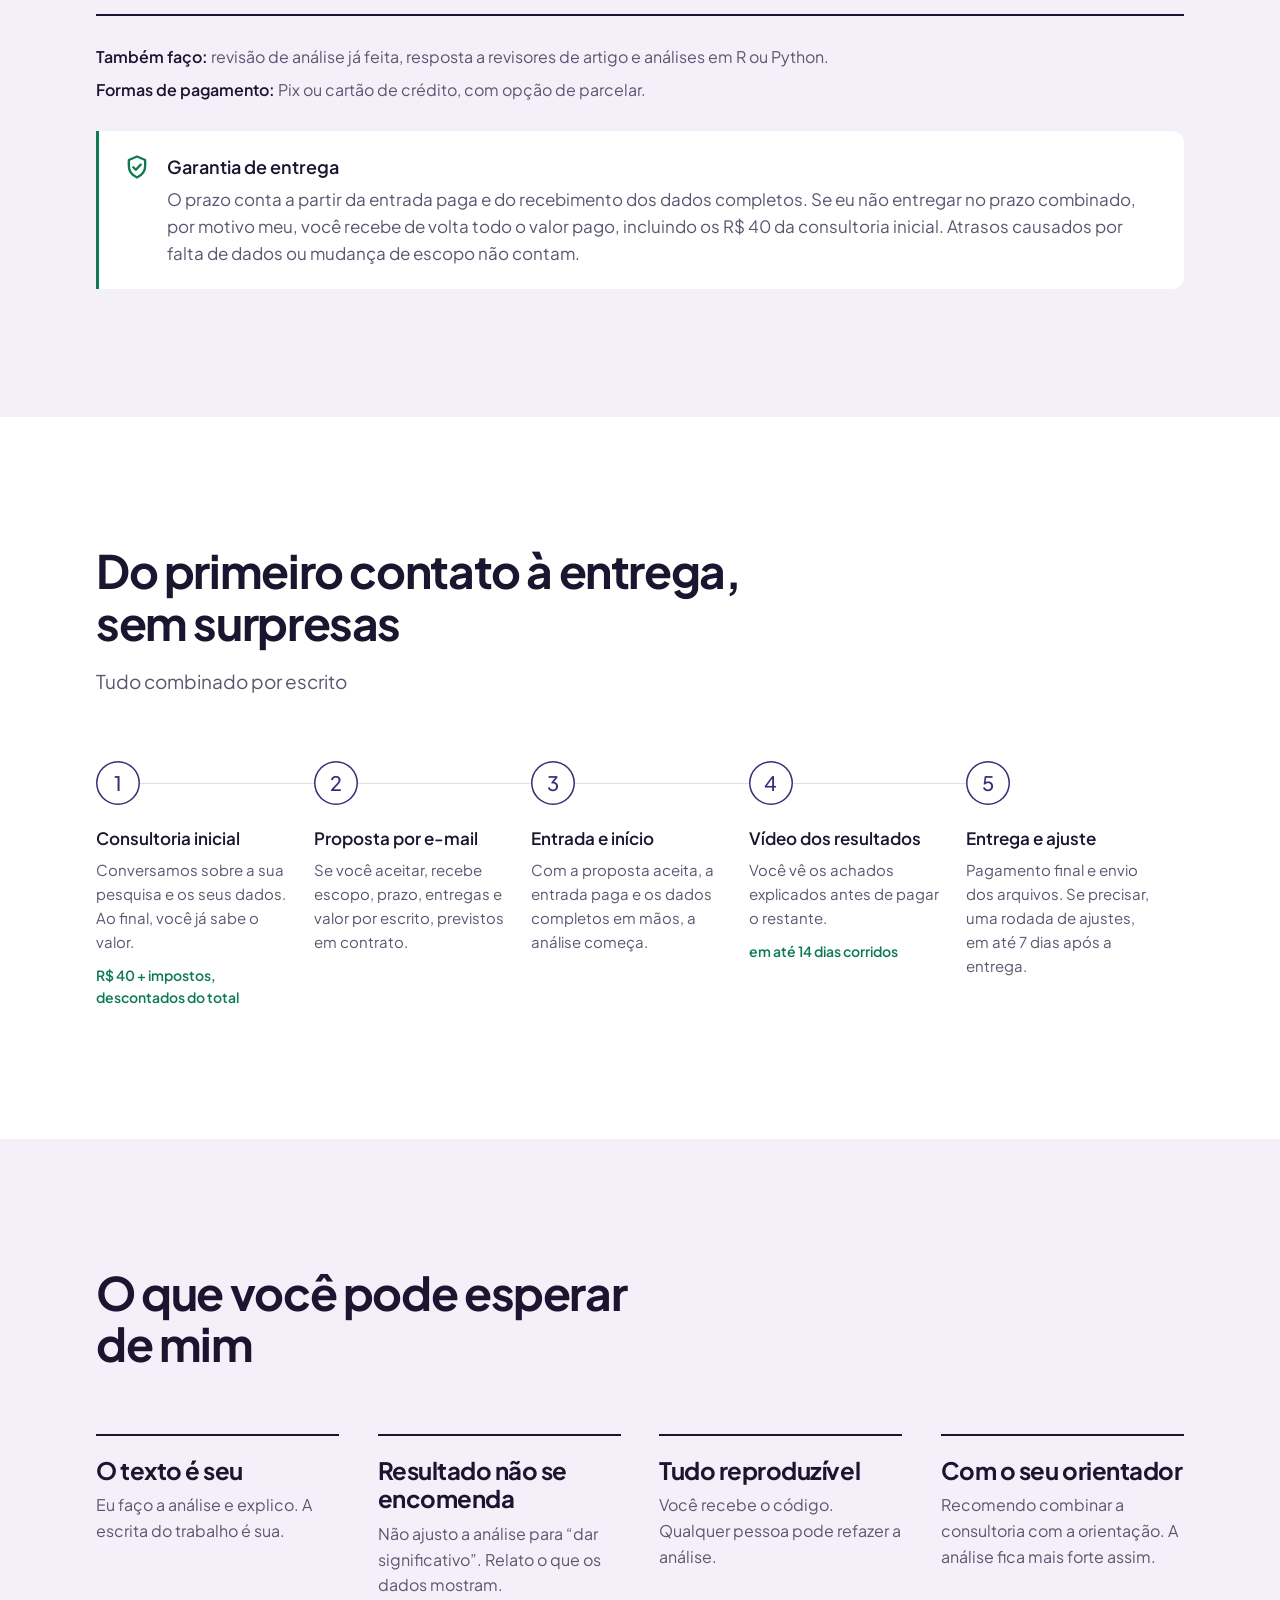
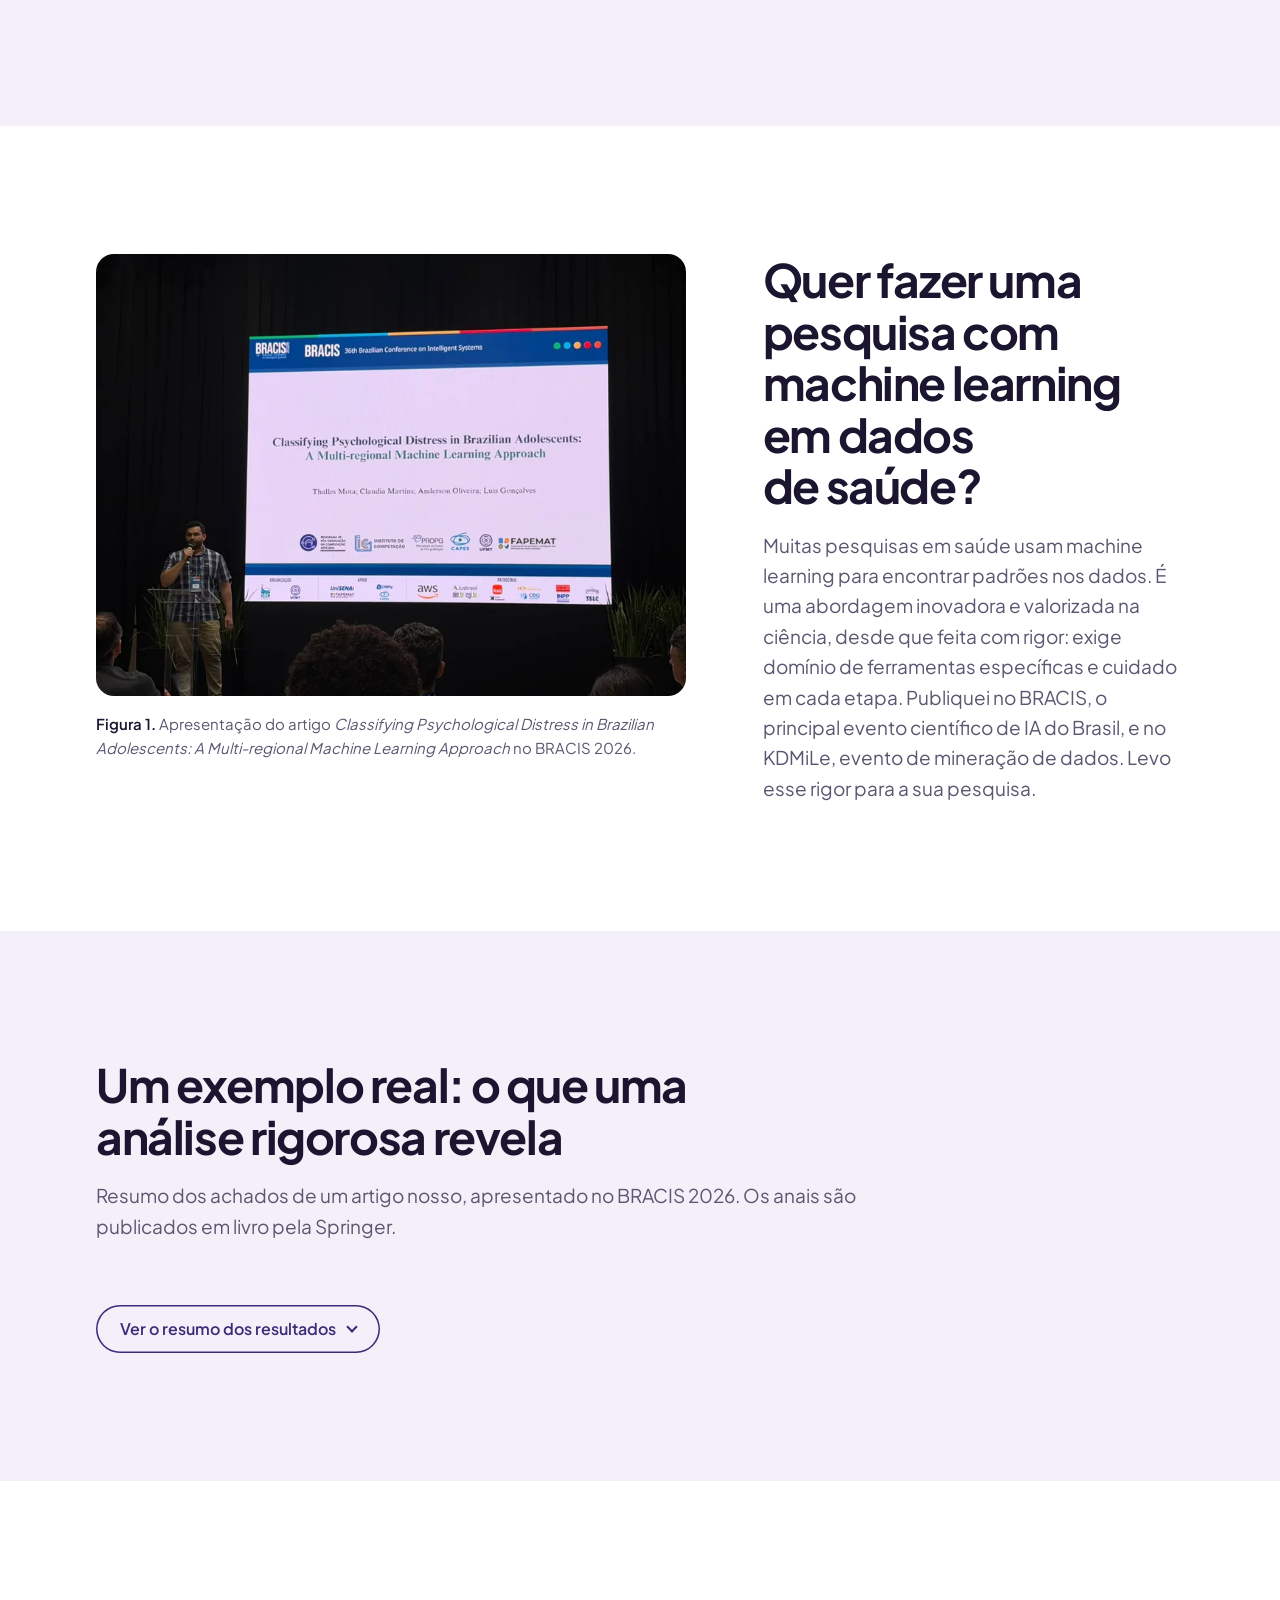
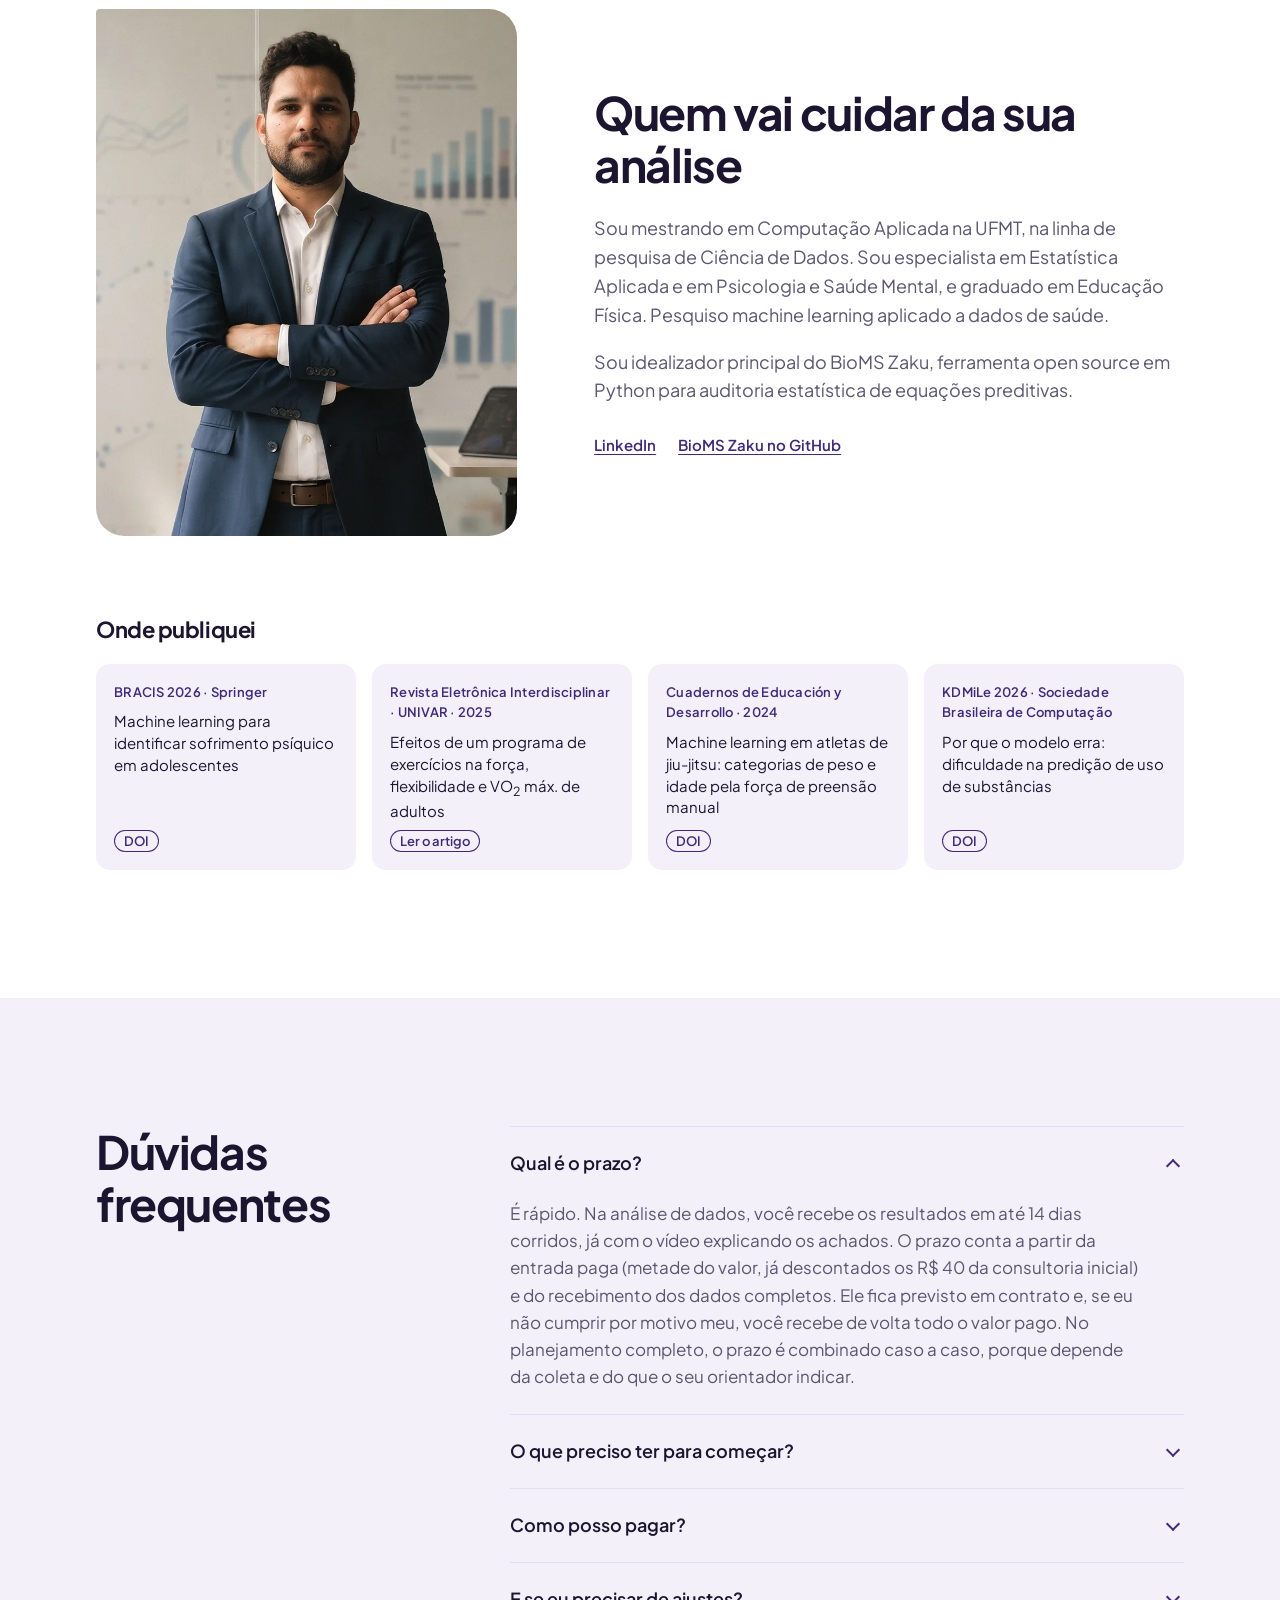
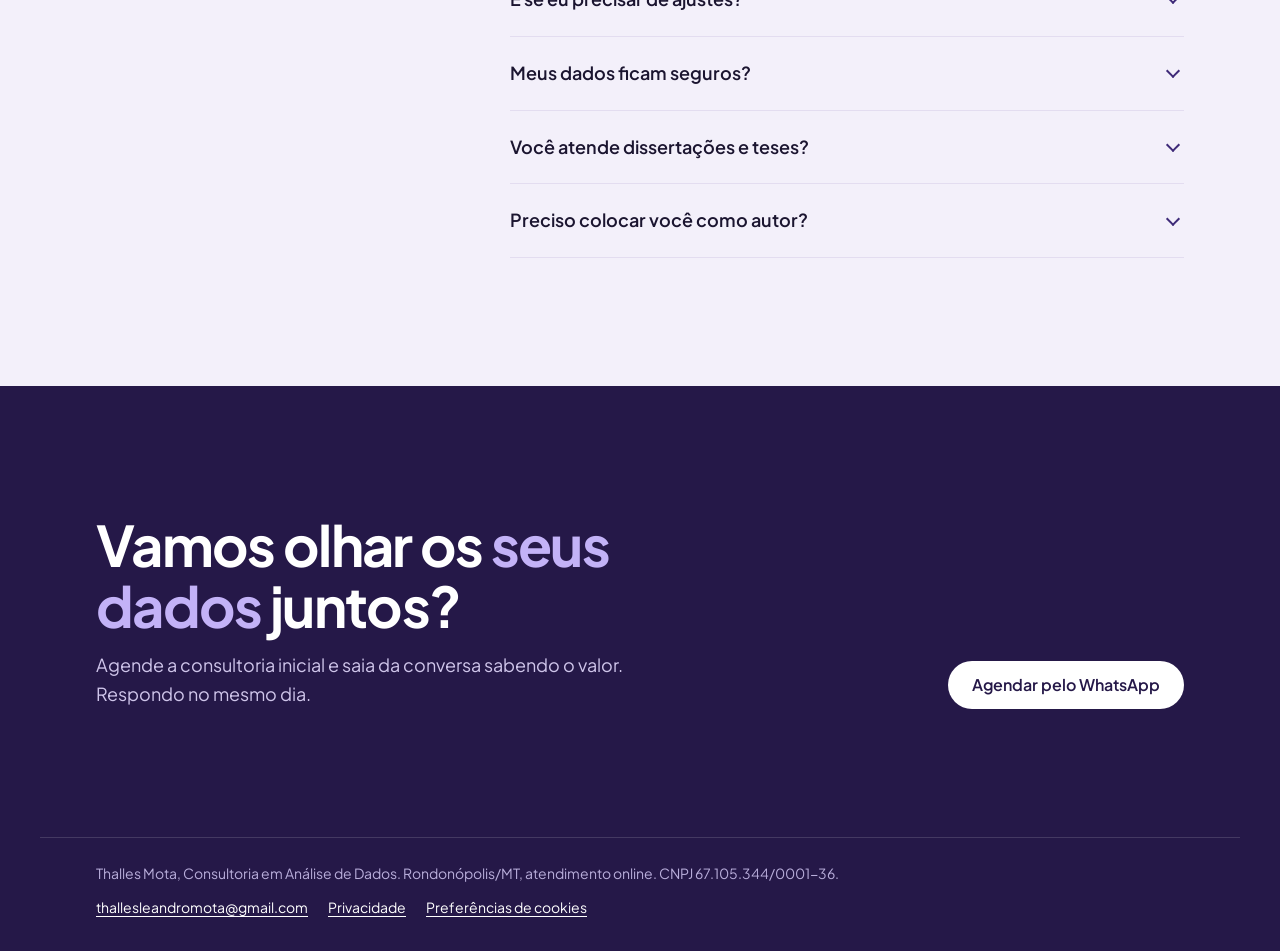
==== commit 500ea45b: "Política de privacidade, aviso de cookies, CNPJ no rodapé, profissões nos depoimentos, README e lice" ====
--- a/index.html
+++ b/index.html
@@ -113,14 +113,14 @@
             <p>Trabalhei com Thalles em alguns projetos de análise com machine learning aplicados em saúde mental de adolescentes, e ele não só identificou problemas que outros pesquisadores negligenciam, como propôs formas criativas para lidar com isso. E esses trabalhos foram aceitos em eventos de peso. E eu recomendo o trabalho dele.</p>
             <footer class="com-foto">
               <picture><source srcset="img/luis.webp" type="image/webp"><img src="img/luis.jpg" alt="Foto de Luis Carlos Oliveira Gonçalves" width="64" height="64" loading="lazy"></picture>
-              <div>Dr. Luis Carlos Oliveira Gonçalves<span>Universidade Federal de Uberlândia · coautor no BRACIS 2026</span><a class="selo" href="http://lattes.cnpq.br/7324099711580259">Lattes</a></div>
+              <div>Dr. Luis Carlos Oliveira Gonçalves<span>Estatístico, farmacêutico e educador físico</span><span>Universidade Federal de Uberlândia · coautor no BRACIS 2026</span><a class="selo" href="http://lattes.cnpq.br/7324099711580259">Lattes</a></div>
             </footer>
           </blockquote>
           <blockquote class="depoimento">
             <p>Trabalhar com o Thalles é interessante, porque ele tem domínio do que faz, como a gente tem constatado. É um profissional de altíssimo gabarito, e recomendo o seu trabalho. É o que está faltando hoje em Mato Grosso e no Brasil: pessoas sérias que sabem lidar com dados. E o machine learning pode ser aproveitado em vários cursos e ideias, não só em TCC, mas também em mestrado e doutorado.</p>
             <footer class="com-foto">
               <picture><source srcset="img/anibal.webp" type="image/webp"><img src="img/anibal.jpg" alt="Foto de Anibal Monteiro de Magalhães Neto" width="64" height="64" loading="lazy"></picture>
-              <div>Dr. Anibal Monteiro de Magalhães Neto<span>Professor da UFMT · Barra do Garças e Pontal do Araguaia</span><a class="selo" href="http://lattes.cnpq.br/5023174064373373">Lattes</a></div>
+              <div>Dr. Anibal Monteiro de Magalhães Neto<span>Educador físico</span><span>Professor da UFMT · Barra do Garças e Pontal do Araguaia</span><a class="selo" href="http://lattes.cnpq.br/5023174064373373">Lattes</a></div>
             </footer>
           </blockquote>
         </div>
@@ -377,8 +377,12 @@
 
   <footer class="rodape">
     <div class="faixa">
-      <span>Thalles Mota, Consultoria em Análise de Dados. Rondonópolis/MT, atendimento online.</span>
-      <a href="mailto:thallesleandromota@gmail.com">thallesleandromota@gmail.com</a>
+      <span>Thalles Mota, Consultoria em Análise de Dados. Rondonópolis/MT, atendimento online. CNPJ 67.105.344/0001-36.</span>
+      <span class="rodape-links">
+        <a href="mailto:thallesleandromota@gmail.com">thallesleandromota@gmail.com</a>
+        <a href="privacidade.html">Privacidade</a>
+        <button type="button" class="rodape-cookies" data-abrir-cookies>Preferências de cookies</button>
+      </span>
     </div>
   </footer>
 
@@ -430,6 +434,7 @@
       abrir();
     })();
   </script>
+  <script src="js/consentimento.js"></script>
 
 </body>
 </html>
--- a/css/style.css
+++ b/css/style.css
@@ -622,3 +622,86 @@
 .marca-nome { font-weight: 800; letter-spacing: -0.02em; }
 .servico h3, .valor strong, .recebe h3, .compromissos-lista h3, .referencias h3 { font-weight: 700; letter-spacing: -0.02em; }
 .depoimento p { font-weight: 400; }
+
+/* ---------- Rodapé: links e preferências de cookies ---------- */
+.rodape-links { display: flex; flex-wrap: wrap; gap: 8px 20px; }
+.rodape-cookies {
+  padding: 0;
+  border: 0;
+  background: none;
+  color: #FFFFFF;
+  font: inherit;
+  text-decoration: underline;
+  text-underline-offset: 3px;
+  cursor: pointer;
+}
+
+/* ---------- Aviso de cookies (Guia de Cookies da ANPD, 2022) ----------
+   "Rejeitar" e "Aceitar" têm o mesmo estilo: nenhum dos dois é destacado. */
+.aviso-cookies {
+  position: fixed;
+  left: 0;
+  right: 0;
+  bottom: 0;
+  z-index: 26;
+  background: var(--papel);
+  border-top: 1px solid var(--linha);
+  box-shadow: 0 -12px 32px rgba(27, 21, 48, 0.10);
+  font-size: 15px;
+  max-height: 85vh;
+  overflow-y: auto;
+}
+.aviso-cookies[hidden] { display: none; }
+.aviso-cookies .faixa { padding-top: 18px; padding-bottom: 18px; display: grid; gap: 14px; }
+.cookies-texto { color: var(--tinta); max-width: 80ch; }
+.cookies-botoes { display: flex; flex-wrap: wrap; align-items: center; gap: 10px; }
+.aviso-cookies .botao { min-height: 44px; font-size: 15px; padding: 0 20px; background: none; border: 0; cursor: pointer; }
+.aviso-cookies .botao:hover { background: var(--roxo); color: #FFFFFF; }
+.cookies-configurar {
+  min-height: 44px;
+  padding: 0 8px;
+  border: 0;
+  background: none;
+  color: var(--roxo);
+  font: 600 15px/1 var(--sans);
+  text-decoration: underline;
+  text-underline-offset: 3px;
+  cursor: pointer;
+}
+.cookies-configurar[hidden] { display: none; }
+.cookies-nivel2 { display: grid; gap: 10px; justify-items: start; }
+.cookies-nivel2[hidden] { display: none; }
+.cookies-categoria {
+  width: 100%;
+  display: flex;
+  align-items: center;
+  justify-content: space-between;
+  gap: 16px;
+  padding: 12px 16px;
+  background: var(--lavanda);
+  border-radius: 10px;
+}
+.cookies-categoria strong { display: block; font-weight: 700; }
+.cookies-categoria span span, .cookies-categoria div span { display: block; color: var(--suave); font-size: 14px; }
+label.cookies-categoria { cursor: pointer; }
+.cookies-sempre { color: var(--suave); font-size: 14px; white-space: nowrap; }
+.cookies-chave { width: 22px; height: 22px; flex: none; accent-color: var(--roxo); cursor: pointer; }
+@media (max-width: 720px) {
+  .com-aviso-cookies .barra-whats { display: none; }
+  .cookies-botoes .botao { flex: 1 1 100%; }
+}
+
+/* ---------- Página de privacidade ---------- */
+.texto-legal { max-width: 72ch; }
+.texto-legal h1 { font-family: var(--serifa); font-weight: 700; font-size: clamp(32px, 4vw, 44px); line-height: 1.12; letter-spacing: -0.03em; }
+.texto-legal .atualizado { color: var(--suave); font-size: 15px; margin-top: 12px; }
+.texto-legal h2 { font-weight: 700; font-size: 22px; letter-spacing: -0.02em; margin-top: 44px; }
+.texto-legal p, .texto-legal ul, .texto-legal table { margin-top: 14px; }
+.texto-legal ul { padding-left: 22px; }
+.texto-legal li + li { margin-top: 6px; }
+.texto-legal table { width: 100%; border-collapse: collapse; font-size: 15px; }
+.texto-legal th, .texto-legal td { text-align: left; vertical-align: top; padding: 10px 8px; border-bottom: 1px solid var(--linha); }
+.texto-legal th { font-weight: 700; }
+.tabela-rolagem { overflow-x: auto; }
+.link-cookies { padding: 0; border: 0; background: none; color: var(--roxo); font: inherit; text-decoration: underline; text-underline-offset: 3px; cursor: pointer; }
+.link-cookies:hover { color: var(--roxo-profundo); }
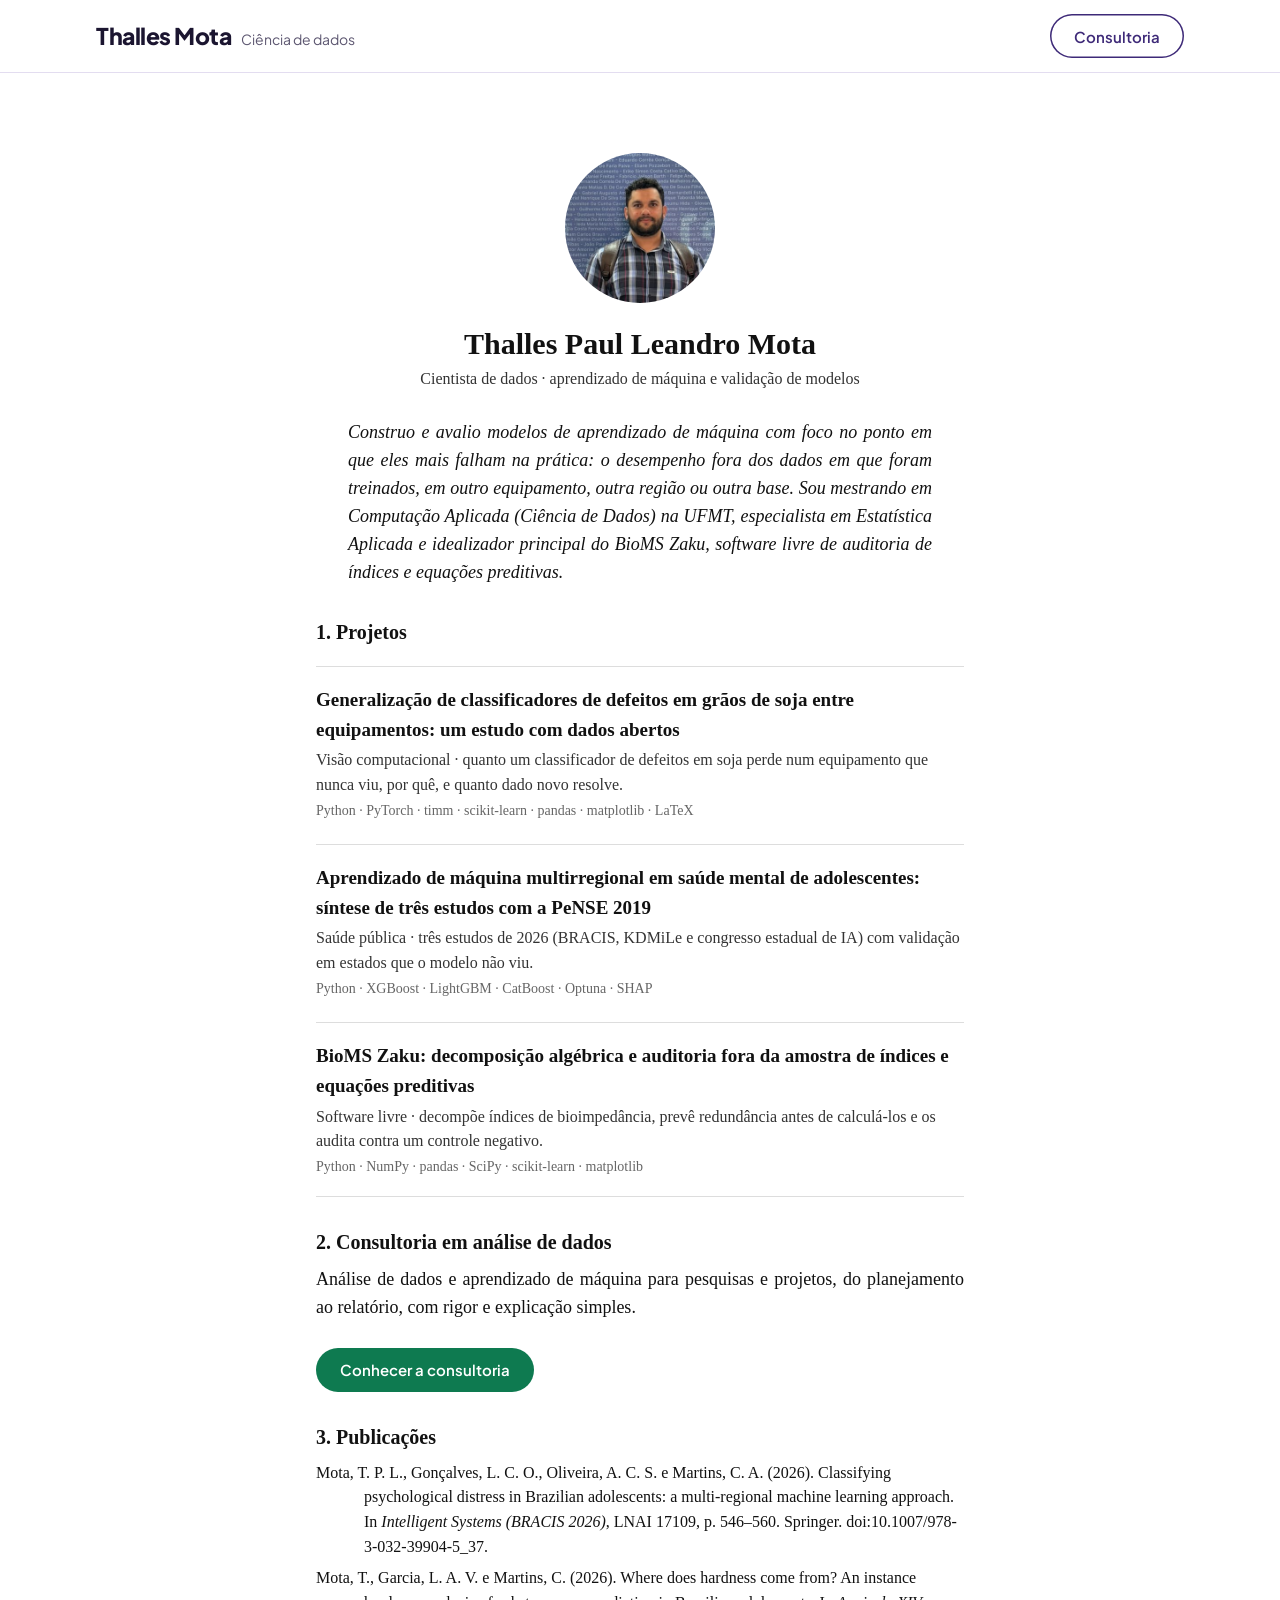
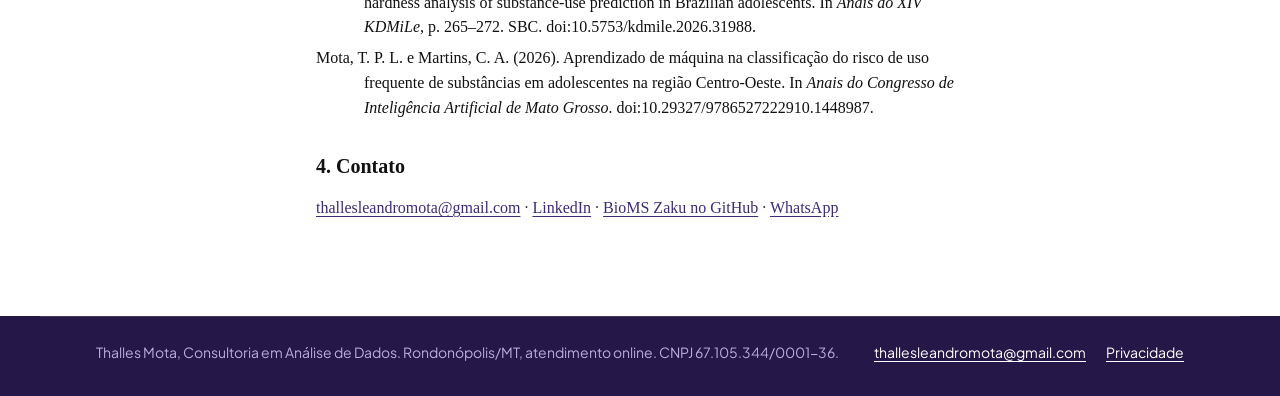
==== commit 471e07c4: "Página inicial vira perfil e portfólio; consultoria em /consultoria/; três projetos no modelo de art" ====
--- a/index.html
+++ b/index.html
@@ -3,376 +3,64 @@
 <head>
   <meta charset="utf-8">
   <meta name="viewport" content="width=device-width, initial-scale=1">
-  <title>Thalles Mota | Consultoria em Análise de Dados</title>
-  <meta name="description" content="Análise de dados para TCC, dissertação e artigo científico em saúde: estatística e machine learning com rigor científico e explicação simples. Atendimento online.">
+  <title>Thalles Mota | Ciência de dados</title>
+  <meta name="description" content="Thalles Paul Leandro Mota, cientista de dados: aprendizado de máquina e validação de modelos fora dos dados de treino. Projetos, consultoria e publicações.">
   <meta name="theme-color" content="#251848">
   <link rel="icon" href="favicon.ico" sizes="48x48">
   <link rel="icon" href="img/favicon.svg" type="image/svg+xml">
-  <link rel="apple-touch-icon" href="img/apple-touch-icon.png">
-  <link rel="manifest" href="site.webmanifest">
   <link rel="canonical" href="https://thallesmota.com/">
-
-  <meta property="og:type" content="website">
+  <meta property="og:type" content="profile">
   <meta property="og:locale" content="pt_BR">
-  <meta property="og:site_name" content="Thalles Mota | Consultoria em Análise de Dados">
-  <meta property="og:title" content="Thalles Mota | Consultoria em Análise de Dados">
-  <meta property="og:description" content="Rigor científico e explicação simples no TCC, na dissertação ou no artigo científico, da escolha dos testes ao machine learning.">
+  <meta property="og:title" content="Thalles Mota | Ciência de dados">
+  <meta property="og:description" content="Thalles Paul Leandro Mota, cientista de dados: aprendizado de máquina e validação de modelos fora dos dados de treino. Projetos, consultoria e publicações.">
   <meta property="og:url" content="https://thallesmota.com/">
-  <meta property="og:image" content="https://thallesmota.com/img/og.jpg">
-  <meta property="og:image:width" content="1200">
-  <meta property="og:image:height" content="630">
-  <meta property="og:image:alt" content="Logo TM de Thalles Mota sobre fundo roxo, com a frase: Precisa de ajuda com seus dados? Eu posso ajudar.">
-  <meta name="twitter:card" content="summary_large_image">
-
-  <script type="application/ld+json">
-  {
-    "@context": "https://schema.org",
-    "@type": "ProfessionalService",
-    "name": "Thalles Mota | Consultoria em Análise de Dados",
-    "description": "Análise de dados para TCC, dissertação e artigo científico em saúde: estatística e machine learning com rigor científico e explicação simples. Atendimento online.",
-    "url": "https://thallesmota.com/",
-    "logo": "https://thallesmota.com/img/icon-512.png",
-    "image": "https://thallesmota.com/img/og.jpg",
-    "telephone": "+55 66 99232-0020",
-    "email": "thallesleandromota@gmail.com",
-    "address": { "@type": "PostalAddress", "addressLocality": "Rondonópolis", "addressRegion": "MT", "addressCountry": "BR" },
-    "areaServed": { "@type": "Country", "name": "Brasil" },
-    "knowsAbout": ["Análise de dados", "Estatística aplicada", "Machine learning", "Pesquisa em saúde"],
-    "founder": {
-      "@type": "Person",
-      "name": "Thalles Paul Leandro Mota",
-      "jobTitle": "Cientista de dados",
-      "sameAs": ["https://www.linkedin.com/in/othallesmota", "https://github.com/bioms-zaku-framework/bioms-zaku"]
-    }
-  }
-  </script>
-
+  <meta property="og:image" content="https://thallesmota.com/img/og-perfil.jpg">
   <link rel="preload" href="fonts/plus-jakarta-sans.woff2" as="font" type="font/woff2" crossorigin>
   <link rel="stylesheet" href="css/style.css">
+<script type="application/ld+json">{"@context": "https://schema.org", "@type": "Person", "name": "Thalles Paul Leandro Mota", "jobTitle": "Cientista de dados", "url": "https://thallesmota.com/", "image": "https://thallesmota.com/img/perfil.jpg", "sameAs": ["https://www.linkedin.com/in/othallesmota", "https://github.com/bioms-zaku-framework/bioms-zaku"]}</script>
 </head>
-<body>
+<body class="artigo">
 
   <a href="#conteudo" class="pular">Pular para o conteúdo</a>
 
   <header class="topo">
     <div class="faixa">
-      <a href="#inicio" class="marca">
+      <a href="" class="marca">
         <span class="marca-nome">Thalles Mota</span>
-        <span class="marca-area">Consultoria em Análise de Dados</span>
+        <span class="marca-area">Ciência de dados</span>
       </a>
-      <nav class="menu" id="menu" aria-label="Seções da página">
-        <a href="#servicos">Serviços</a>
-        <a href="#como-funciona">Como funciona</a>
-        <a href="#estudo">ML em saúde</a>
-        <a href="#exemplo">Exemplo</a>
-        <a href="#sobre">Sobre</a>
-        <a href="#duvidas">Dúvidas</a>
-      </nav>
       <div class="topo-acoes">
-        <a href="https://wa.me/5566992320020?text=Ol%C3%A1%2C%20Thalles!%20Vi%20seu%20site%20e%20gostaria%20de%20conversar%20sobre%20a%20an%C3%A1lise%20da%20minha%20pesquisa." class="botao botao-verde"><span class="so-largo">Falar no&nbsp;</span>WhatsApp</a>
-        <button class="menu-botao" type="button" aria-controls="menu" aria-expanded="false" aria-label="Abrir menu">
-          <span></span><span></span><span></span>
-        </button>
+        <a href="consultoria/" class="botao botao-linha">Consultoria</a>
       </div>
     </div>
   </header>
 
   <main id="conteudo">
-
-    <section id="inicio" class="abertura">
-      <div class="faixa">
-        <div>
-          <h1>Precisa de ajuda com a <span class="destaque">análise de dados</span>? Eu posso ajudar</h1>
-          <p class="intro">Com rigor científico e explicação simples, no TCC, na monografia, na dissertação ou no artigo científico em saúde, biologia, biomedicina, educação física, fisioterapia, nutrição e psicologia, da escolha dos testes ao machine learning.</p>
-          <div class="acoes">
-            <a href="https://wa.me/5566992320020?text=Ol%C3%A1%2C%20Thalles!%20Vi%20seu%20site%20e%20gostaria%20de%20agendar%20a%20consultoria%20inicial." class="botao botao-verde">Agendar uma conversa</a>
-            <a href="#servicos" class="botao botao-linha">Ver serviços e valores</a>
-          </div>
-          <p class="resposta">Respondo no mesmo dia pelo WhatsApp.</p>
-          <div class="credenciais">
-            <div><strong>Mestrando em Computação Aplicada</strong>Ciência de Dados, UFMT</div>
-            <div><strong>Especialista em Estatística Aplicada</strong>Pós-graduação lato sensu</div>
-          </div>
-        </div>
-        <figure class="retrato">
-          <picture>
-            <source srcset="img/retrato.webp" type="image/webp">
-            <img src="img/retrato.jpg" alt="Retrato de Thalles Mota" width="1000" height="1250" fetchpriority="high">
-          </picture>
-        </figure>
+    <article class="artigo-corpo">
+      <img class="artigo-retrato" src="img/perfil.jpg" width="340" height="340" alt="Retrato de Thalles Mota">
+      <h1>Thalles Paul Leandro Mota</h1>
+      <p class="artigo-meta">Cientista de dados · aprendizado de máquina e validação de modelos</p>
+      <p class="artigo-resumo">Construo e avalio modelos de aprendizado de máquina com foco no ponto em que eles mais falham na prática: o desempenho fora dos dados em que foram treinados, em outro equipamento, outra região ou outra base. Sou mestrando em Computação Aplicada (Ciência de Dados) na UFMT, especialista em Estatística Aplicada e idealizador principal do BioMS Zaku, software livre de auditoria de índices e equações preditivas.</p>
+      <h2 id="projetos">1. Projetos</h2>
+      <ul class="artigo-lista">
+        <li><a href="portfolio/graos-de-soja/">Generalização de classificadores de defeitos em grãos de soja entre equipamentos: um estudo com dados abertos</a><span>Visão computacional · quanto um classificador de defeitos em soja perde num equipamento que nunca viu, por quê, e quanto dado novo resolve.</span><span class="artigo-lista-ferramentas">Python · PyTorch · timm · scikit-learn · pandas · matplotlib · LaTeX</span></li>
+        <li><a href="portfolio/saude-mental-adolescentes/">Aprendizado de máquina multirregional em saúde mental de adolescentes: síntese de três estudos com a PeNSE 2019</a><span>Saúde pública · três estudos de 2026 (BRACIS, KDMiLe e congresso estadual de IA) com validação em estados que o modelo não viu.</span><span class="artigo-lista-ferramentas">Python · XGBoost · LightGBM · CatBoost · Optuna · SHAP</span></li>
+        <li><a href="portfolio/bioms-zaku/">BioMS Zaku: decomposição algébrica e auditoria fora da amostra de índices e equações preditivas</a><span>Software livre · decompõe índices de bioimpedância, prevê redundância antes de calculá-los e os audita contra um controle negativo.</span><span class="artigo-lista-ferramentas">Python · NumPy · pandas · SciPy · scikit-learn · matplotlib</span></li>
+      </ul>
+      <h2>2. Consultoria em análise de dados</h2>
+      <p>Análise de dados e aprendizado de máquina para pesquisas e projetos, do planejamento ao relatório, com rigor e explicação simples.</p>
+      <div class="artigo-acoes">
+        <a href="consultoria/" class="botao botao-verde">Conhecer a consultoria</a>
       </div>
-    </section>
-
-    <section id="depoimentos" class="secao secao-escura">
-      <div class="faixa">
-        <div class="cabeca">
-          <h2 class="titulo">O que dizem pessoas com quem já trabalhei</h2>
-        </div>
-        <div class="depoimentos">
-          <blockquote class="depoimento">
-            <p>Trabalhei com Thalles em alguns projetos de análise com machine learning aplicados em saúde mental de adolescentes, e ele não só identificou problemas que outros pesquisadores negligenciam, como propôs formas criativas para lidar com isso. E esses trabalhos foram aceitos em eventos de peso. E eu recomendo o trabalho dele.</p>
-            <footer class="com-foto">
-              <picture><source srcset="img/luis.webp" type="image/webp"><img src="img/luis.jpg" alt="Foto de Luis Carlos Oliveira Gonçalves" width="64" height="64" loading="lazy"></picture>
-              <div>Dr. Luis Carlos Oliveira Gonçalves<span>Estatístico, farmacêutico e educador físico</span><span>Universidade Federal de Uberlândia · coautor no BRACIS 2026</span><a class="selo" href="http://lattes.cnpq.br/7324099711580259">Lattes</a></div>
-            </footer>
-          </blockquote>
-          <blockquote class="depoimento">
-            <p>Trabalhar com o Thalles é interessante, porque ele tem domínio do que faz, como a gente tem constatado. É um profissional de altíssimo gabarito, e recomendo o seu trabalho. É o que está faltando hoje em Mato Grosso e no Brasil: pessoas sérias que sabem lidar com dados. E o machine learning pode ser aproveitado em vários cursos e ideias, não só em TCC, mas também em mestrado e doutorado.</p>
-            <footer class="com-foto">
-              <picture><source srcset="img/anibal.webp" type="image/webp"><img src="img/anibal.jpg" alt="Foto de Anibal Monteiro de Magalhães Neto" width="64" height="64" loading="lazy"></picture>
-              <div>Dr. Anibal Monteiro de Magalhães Neto<span>Educador físico</span><span>Professor da UFMT · Barra do Garças e Pontal do Araguaia</span><a class="selo" href="http://lattes.cnpq.br/5023174064373373">Lattes</a></div>
-            </footer>
-          </blockquote>
-        </div>
-      </div>
-    </section>
-
-    <section id="servicos" class="secao secao-lavanda">
-      <div class="faixa">
-        <div class="cabeca">
-          <h2 class="titulo">O que eu posso fazer por&nbsp;você</h2>
-          <p class="intro">Tudo começa com uma conversa. Você agenda, me conta sobre a sua pesquisa, e eu quero te ouvir e entender o seu problema. Ao final, você já sabe o valor. Se fizer sentido, recebe a proposta por escrito, com prazos e tudo combinado.</p>
-        </div>
-        <p class="tabela-legenda"><b>Tabela 1.</b> Serviços, o que cada um inclui e valores de referência.</p>
-        <div class="servicos" role="list">
-          <div class="servico" role="listitem">
-            <div><h3>Análise de dados</h3><p class="para">Para quem já coletou os dados</p></div>
-            <ul>
-              <li>Organização e tratamento dos dados (erros, dados faltantes).</li>
-              <li>Análise exploratória: perfil da amostra, tabelas e gráficos prontos para o texto.</li>
-              <li>Testes de hipóteses e modelos de regressão para explicar relações.</li>
-              <li>Relatório com a interpretação e vídeo explicando os achados.</li>
-            </ul>
-            <div class="valor"><strong>a partir de R$&nbsp;500&nbsp;+&nbsp;impostos</strong><span>metade na aprovação, metade na entrega</span><span class="prazo">resultados em até 14 dias corridos</span></div>
-          </div>
-          <div class="servico" role="listitem">
-            <div><h3>Planejamento completo</h3><p class="para">Para quem ainda vai coletar</p></div>
-            <ul>
-              <li>Desenho do estudo e cálculo amostral.</li>
-              <li>Revisão do questionário ou instrumento.</li>
-              <li>Plano de análise antes da coleta.</li>
-              <li>Análise, relatório e vídeo ao final.</li>
-            </ul>
-            <div class="valor"><strong>a partir de R$&nbsp;750&nbsp;+&nbsp;impostos</strong><span>em duas etapas (antes e depois da coleta), com um pagamento por etapa</span><span class="prazo">prazo combinado caso a caso</span></div>
-          </div>
-          <div class="servico servico-ml" role="listitem">
-            <div><h3>Machine learning em saúde</h3><p class="para">Para pesquisas que querem prever, classificar ou identificar perfis</p></div>
-            <ul>
-              <li>Modelos supervisionados de previsão e classificação, incluindo redes neurais artificiais e deep learning.</li>
-              <li>Agrupamento (clusters) para identificar perfis.</li>
-              <li>Validação em dados que o modelo não viu.</li>
-              <li>Análise de onde e por que o modelo erra, coerente com a literatura.</li>
-            </ul>
-            <div class="valor"><strong>sob consulta</strong><span>artigos e pesquisa aplicada</span></div>
-          </div>
-        </div>
-        <p class="complementos"><b>Também faço:</b> revisão de análise já feita, resposta a revisores de artigo e análises em R ou Python.</p>
-        <p class="complementos"><b>Formas de pagamento:</b> Pix ou cartão de crédito, com opção de parcelar.</p>
-        <div class="garantia">
-          <svg aria-hidden="true" width="28" height="28" viewBox="0 0 24 24" fill="none" stroke="#0E7A50" stroke-width="2" stroke-linecap="round" stroke-linejoin="round"><path d="M12 3l7 3v5c0 4.5-3 8.3-7 10-4-1.7-7-5.5-7-10V6z"/><path d="M8.8 12.2l2.2 2.2 4.2-4.4"/></svg>
-          <div><h3>Garantia de entrega</h3><p>O prazo conta a partir da entrada paga e do recebimento dos dados completos. Se eu não entregar no prazo combinado, por motivo meu, você recebe de volta todo o valor pago, incluindo os R$&nbsp;40 da consultoria inicial. Atrasos causados por falta de dados ou mudança de escopo não contam.</p></div>
-        </div>
-      </div>
-    </section>
-
-    <section id="como-funciona" class="secao">
-      <div class="faixa">
-        <div class="cabeca">
-          <h2 class="titulo">Do primeiro contato à entrega, sem surpresas</h2>
-          <p class="intro">Tudo combinado por escrito</p>
-        </div>
-        <ol class="etapas">
-          <li class="etapa">
-            <h3>Consultoria inicial</h3>
-            <p>Conversamos sobre a sua pesquisa e os seus dados. Ao final, você já sabe o valor.</p>
-            <span class="etapa-valor">R$&nbsp;40&nbsp;+&nbsp;impostos, descontados do total</span>
-          </li>
-          <li class="etapa">
-            <h3>Proposta por e-mail</h3>
-            <p>Se você aceitar, recebe escopo, prazo, entregas e valor por escrito, previstos em contrato.</p>
-          </li>
-          <li class="etapa">
-            <h3>Entrada e início</h3>
-            <p>Com a proposta aceita, a entrada paga e os dados completos em mãos, a análise começa.</p>
-          </li>
-          <li class="etapa">
-            <h3>Vídeo dos resultados</h3>
-            <p>Você vê os achados explicados antes de pagar o restante.</p>
-            <span class="etapa-valor">em até 14 dias corridos</span>
-          </li>
-          <li class="etapa">
-            <h3>Entrega e ajuste</h3>
-            <p>Pagamento final e envio dos arquivos. Se precisar, uma rodada de ajustes, em até 7 dias após a entrega.</p>
-          </li>
-        </ol>
-      </div>
-    </section>
-
-    <section id="compromissos" class="compromissos secao secao-lavanda">
-      <div class="faixa">
-        <div class="cabeca">
-          <h2 class="titulo">O que você pode esperar de&nbsp;mim</h2>
-        </div>
-        <ul class="compromissos-lista">
-          <li><h3>O texto é seu</h3><p>Eu faço a análise e explico. A escrita do trabalho é sua.</p></li>
-          <li><h3>Resultado não se encomenda</h3><p>Não ajusto a análise para “dar significativo”. Relato o que os dados mostram.</p></li>
-          <li><h3>Tudo reproduzível</h3><p>Você recebe o código. Qualquer pessoa pode refazer a análise.</p></li>
-          <li><h3>Com o seu orientador</h3><p>Recomendo combinar a consultoria com a orientação. A análise fica mais forte assim.</p></li>
-        </ul>
-      </div>
-    </section>
-
-    <section id="estudo" class="estudo secao">
-      <div class="faixa">
-        <figure class="figura">
-          <picture>
-            <source srcset="img/slide-800.webp 800w, img/slide.webp 1280w" sizes="(max-width: 960px) 100vw, 680px" type="image/webp">
-            <img src="img/slide.jpg" alt="Thalles Mota apresentando no BRACIS 2026; na tela, o título do artigo: Classifying Psychological Distress in Brazilian Adolescents: A Multi-regional Machine Learning Approach" width="1280" height="960" loading="lazy" decoding="async">
-          </picture>
-          <figcaption><b>Figura 1.</b> Apresentação do artigo <i>Classifying Psychological Distress in Brazilian Adolescents: A Multi-regional Machine Learning Approach</i> no BRACIS 2026.</figcaption>
-        </figure>
-        <div>
-          <h2 class="titulo">Quer fazer uma pesquisa com machine learning em dados de&nbsp;saúde?</h2>
-          <p class="intro">Muitas pesquisas em saúde usam machine learning para encontrar padrões nos dados. É uma abordagem inovadora e valorizada na ciência, desde que feita com rigor: exige domínio de ferramentas específicas e cuidado em cada etapa. Publiquei no BRACIS, o principal evento científico de IA do Brasil, e no KDMiLe, evento de mineração de dados. Levo esse rigor para a sua pesquisa.</p>
-        </div>
-      </div>
-    </section>
-
-    <section id="exemplo" class="exemplo secao secao-lavanda">
-      <div class="faixa">
-        <div class="cabeca">
-          <h2 class="titulo">Um exemplo real: o que uma análise rigorosa revela</h2>
-          <p class="intro">Resumo dos achados de um artigo nosso, apresentado no BRACIS 2026. Os anais são publicados em livro pela Springer.</p>
-        </div>
-        <details class="exemplo-grade" id="exemplo-resumo">
-          <summary class="botao botao-linha"><span class="ao-abrir">Ver o resumo dos resultados</span><span class="ao-fechar">Recolher o resumo</span></summary>
-          <article class="folha" aria-label="Resumo dos achados do artigo apresentado no BRACIS 2026">
-            <p class="folha-topo"><span>Resumo de resultados</span><span>BRACIS 2026 · Springer</span></p>
-
-            <p class="folha-contexto"><b>Pergunta:</b> que fatores se associam ao sofrimento psíquico em adolescentes, e um modelo consegue identificar quem está em risco?<br><b>Dados:</b> PeNSE 2019, 105.116 adolescentes de todo o Brasil. 19,8% com sofrimento psíquico.</p>
-
-            <p class="folha-legenda"><b>Tabela 1.</b> Fatores mais associados ao sofrimento psíquico, no conjunto de treino. V de Cramér: mediana de 10 rodadas (p &lt; 0,001 em todas).</p>
-            <div class="tabela-rolagem">
-              <table class="tabela-folha tabela-estreita">
-                <thead>
-                  <tr><th scope="col">Fator</th><th scope="col">V de Cramér</th><th scope="col">Variação entre rodadas<br><span>(mín. a máx.)</span></th></tr>
-                </thead>
-                <tbody>
-                  <tr><th scope="row">Frequência de sentir tristeza</th><td>0,573</td><td>0,568 a 0,582</td></tr>
-                  <tr><th scope="row">Autopercepção corporal</th><td>0,332</td><td>0,320 a 0,344</td></tr>
-                  <tr><th scope="row">Apoio percebido dos pais</th><td>0,294</td><td>0,280 a 0,304</td></tr>
-                  <tr><th scope="row">Experiência de bullying</th><td>0,202</td><td>0,182 a 0,211</td></tr>
-                  <tr><th scope="row">Experiência de abuso sexual</th><td>0,171</td><td>0,162 a 0,180</td></tr>
-                  <tr><th scope="row">Refeições com os pais</th><td>0,167</td><td>0,156 a 0,175</td></tr>
-                </tbody>
-              </table>
-            </div>
-            <p class="folha-nota">Cada rodada sorteia 5 estados para o treino, um por macrorregião. A ordem dos fatores foi a mesma nas 10.</p>
-
-            <p class="folha-legenda"><b>Tabela 2.</b> Desempenho do modelo (XGBoost), com e sem a pergunta sobre tristeza. Mediana e IC 95% das 8 rodadas em que o XGBoost foi o modelo escolhido.</p>
-            <div class="tabela-rolagem">
-              <table class="tabela-folha tabela-estreita">
-                <thead>
-                  <tr><th scope="col">Métrica</th><th scope="col">Com a pergunta sobre tristeza</th><th scope="col">Sem a pergunta sobre tristeza</th></tr>
-                </thead>
-                <tbody>
-                  <tr><th scope="row">Recall <span>(sensibilidade)</span></th><td>0,836<br><span>0,833 a 0,844</span></td><td>0,831<br><span>0,814 a 0,843</span></td></tr>
-                  <tr><th scope="row">AUROC</th><td>0,871<br><span>0,869 a 0,873</span></td><td>0,803<br><span>0,801 a 0,806</span></td></tr>
-                  <tr><th scope="row">F2</th><td>0,713<br><span>0,709 a 0,716</span></td><td>0,640<br><span>0,636 a 0,645</span></td></tr>
-                </tbody>
-              </table>
-            </div>
-            <p class="folha-nota">Avaliação em adolescentes dos 22 estados que ficaram fora do treino. Recall: proporção dos adolescentes em risco que o modelo encontra.</p>
-
-            <div class="folha-leitura">
-              <h3>O que isso quer dizer</h3>
-              <p>O sofrimento psíquico aparece ligado à tristeza, à imagem do próprio corpo, ao apoio da família e à violência. São associações: não mostram causa.</p>
-              <p>O modelo encontra cerca de 8 em cada 10 adolescentes em risco. Sem a pergunta sobre tristeza, ele continua encontrando quase a mesma proporção, só com fatores sociodemográficos e de contexto. Isso importa em escolas, onde essa pergunta pode faltar ou não ser confiável.</p>
-            </div>
-
-            <p class="folha-fonte">Mota, T. P. L.; Gonçalves, L. C. O.; Oliveira, A. C. S.; Martins, C. A. <i>Classifying Psychological Distress in Brazilian Adolescents: A Multi-regional Machine Learning Approach.</i> In: Recamonde-Mendoza, M.; Barros, R. C. (ed.). <i>Intelligent Systems: 36th Brazilian Conference, BRACIS 2026, Proceedings, Part V.</i> Lecture Notes in Artificial Intelligence, v. 17109. Cham: Springer, 2027. p. 546–560. Publicado online em 03/10/2026. <a class="selo" href="https://doi.org/10.1007/978-3-032-39904-5_37">DOI</a></p>
-          </article>
-        </details>
-      </div>
-    </section>
-
-    <section id="sobre" class="sobre secao">
-      <div class="faixa sobre-grade">
-        <figure>
-          <picture>
-            <source srcset="img/sobre.webp" type="image/webp">
-            <img src="img/sobre.jpg" alt="Thalles Mota" class="sobre-foto" width="780" height="1040" loading="lazy" decoding="async">
-          </picture>
-        </figure>
-        <div class="sobre-texto">
-          <h2 class="titulo">Quem vai cuidar da sua análise</h2>
-          <p>Sou mestrando em Computação Aplicada na UFMT, na linha de pesquisa de Ciência de Dados. Sou especialista em Estatística Aplicada e em Psicologia e Saúde Mental, e graduado em Educação Física. Pesquiso machine learning aplicado a dados de saúde.</p>
-          <p>Sou idealizador principal do BioMS Zaku, ferramenta open source em Python para auditoria estatística de equações preditivas.</p>
-
-
-          <div class="links">
-            <a href="https://www.linkedin.com/in/othallesmota">LinkedIn</a>
-            <a href="https://github.com/bioms-zaku-framework/bioms-zaku">BioMS Zaku no GitHub</a>
-          </div>
-        </div>
-        <div class="referencias">
-          <h3>Onde publiquei</h3>
-          <ul class="publicacoes">
-            <li><div class="pub-onde">BRACIS 2026 · Springer</div><p>Machine learning para identificar sofrimento psíquico em adolescentes</p><a class="selo" href="https://doi.org/10.1007/978-3-032-39904-5_37">DOI</a></li>
-            <li><div class="pub-onde">Revista Eletrônica Interdisciplinar · UNIVAR · 2025</div><p>Efeitos de um programa de exercícios na força, flexibilidade e VO<sub>2</sub> máx. de adultos</p><a class="selo" href="http://revista.sear.com.br/rei/article/view/820">Ler o artigo</a></li>
-            <li><div class="pub-onde">Cuadernos de Educación y Desarrollo · 2024</div><p>Machine learning em atletas de jiu-jitsu: categorias de peso e idade pela força de preensão manual</p><a class="selo" href="https://doi.org/10.55905/cuadv16n6-143">DOI</a></li>
-            <li><div class="pub-onde">KDMiLe 2026 · Sociedade Brasileira de Computação</div><p>Por que o modelo erra: dificuldade na predição de uso de substâncias</p><a class="selo" href="https://doi.org/10.5753/kdmile.2026.31988">DOI</a></li>
-          </ul>
-        </div>
-      </div>
-    </section>
-
-    <section id="duvidas" class="duvidas secao secao-lavanda">
-      <div class="faixa">
-        <h2 class="titulo">Dúvidas frequentes</h2>
-        <div class="perguntas">
-          <details open>
-            <summary>Qual é o prazo?</summary>
-            <p>É rápido. Na análise de dados, você recebe os resultados em até 14 dias corridos, já com o vídeo explicando os achados. O prazo conta a partir da entrada paga (metade do valor, já descontados os R$&nbsp;40 da consultoria inicial) e do recebimento dos dados completos. Ele fica previsto em contrato e, se eu não cumprir por motivo meu, você recebe de volta todo o valor pago. No planejamento completo, o prazo é combinado caso a caso, porque depende da coleta e do que o seu orientador indicar.</p>
-          </details>
-          <details>
-            <summary>O que preciso ter para começar?</summary>
-            <p>Os seus dados em planilha ou arquivo (Excel, Google Sheets ou SPSS), mesmo que desorganizados, e o objetivo da pesquisa. Se ainda vai coletar, basta o projeto. Se tiver as recomendações do seu orientador, melhor ainda.</p>
-          </details>
-          <details>
-            <summary>Como posso pagar?</summary>
-            <p>Por Pix ou cartão de crédito, com um link de pagamento seguro. Os valores do site são para pagamento por Pix. No cartão, você pode parcelar, com um acréscimo pelas taxas do cartão e do parcelamento. O total aparece na tela antes de você confirmar.</p>
-          </details>
-          <details>
-            <summary>E se eu precisar de ajustes?</summary>
-            <p>Uma rodada está incluída, em até 7 dias após a entrega. Análises novas viram uma nova consultoria.</p>
-          </details>
-          <details>
-            <summary>Meus dados ficam seguros?</summary>
-            <p>Sim. Trabalho com dados anonimizados, sigo a LGPD e mantenho sigilo sobre o seu projeto. Se a pesquisa envolver pessoas, peço o parecer do comitê de ética ou a dispensa prevista em norma, como no caso de dados públicos.</p>
-          </details>
-          <details>
-            <summary>Você atende dissertações e teses?</summary>
-            <p>Sim, dissertações e teses também. Como a análise costuma ser maior, o valor é definido na consultoria inicial, depois de eu entender o seu caso.</p>
-          </details>
-          <details>
-            <summary>Preciso colocar você como autor?</summary>
-            <p>Não. O trabalho é seu: eu planejo e executo a análise e explico cada resultado, para você conseguir defender. Se quiser, também mostro como rodar a análise no seu computador. A boa prática é citar a consultoria nos agradecimentos.</p>
-          </details>
-        </div>
-      </div>
-    </section>
-
-    <section class="chamada secao">
-      <div class="faixa">
-        <div>
-          <h2>Vamos olhar os <span class="destaque">seus dados</span> juntos?</h2>
-          <p>Agende a consultoria inicial e saia da conversa sabendo o valor. Respondo no mesmo dia.</p>
-        </div>
-        <a href="https://wa.me/5566992320020?text=Ol%C3%A1%2C%20Thalles!%20Vi%20seu%20site%20e%20gostaria%20de%20agendar%20a%20consultoria%20inicial." class="botao botao-claro">Agendar pelo WhatsApp</a>
-      </div>
-    </section>
-
+      <h2>3. Publicações</h2>
+      <ol class="artigo-refs">
+        <li>Mota, T. P. L., Gonçalves, L. C. O., Oliveira, A. C. S. e Martins, C. A. (2026). Classifying psychological distress in Brazilian adolescents: a multi-regional machine learning approach. In <i>Intelligent Systems (BRACIS 2026)</i>, LNAI 17109, p. 546–560. Springer. doi:10.1007/978-3-032-39904-5_37.</li>
+        <li>Mota, T., Garcia, L. A. V. e Martins, C. (2026). Where does hardness come from? An instance hardness analysis of substance-use prediction in Brazilian adolescents. In <i>Anais do XIV KDMiLe</i>, p. 265–272. SBC. doi:10.5753/kdmile.2026.31988.</li>
+        <li>Mota, T. P. L. e Martins, C. A. (2026). Aprendizado de máquina na classificação do risco de uso frequente de substâncias em adolescentes na região Centro-Oeste. In <i>Anais do Congresso de Inteligência Artificial de Mato Grosso</i>. doi:10.29327/9786527222910.1448987.</li>
+      </ol>
+      <h2>4. Contato</h2>
+      <p class="artigo-ficha"><a href="mailto:thallesleandromota@gmail.com">thallesleandromota@gmail.com</a> · <a href="https://www.linkedin.com/in/othallesmota">LinkedIn</a> · <a href="https://github.com/bioms-zaku-framework/bioms-zaku">BioMS Zaku no GitHub</a> · <a href="https://wa.me/5566992320020">WhatsApp</a></p>
+    </article>
   </main>
 
   <footer class="rodape">
@@ -381,60 +69,9 @@
       <span class="rodape-links">
         <a href="mailto:thallesleandromota@gmail.com">thallesleandromota@gmail.com</a>
         <a href="privacidade.html">Privacidade</a>
-        <button type="button" class="rodape-cookies" data-abrir-cookies>Preferências de cookies</button>
       </span>
     </div>
   </footer>
 
-  <a href="https://wa.me/5566992320020?text=Ol%C3%A1%2C%20Thalles!%20Vi%20seu%20site%20e%20gostaria%20de%20agendar%20a%20consultoria%20inicial." class="barra-whats" aria-hidden="true" tabindex="-1">
-    <svg aria-hidden="true" width="20" height="20" viewBox="0 0 24 24" fill="none" stroke="currentColor" stroke-width="2" stroke-linecap="round" stroke-linejoin="round"><path d="M21 11.5a8.4 8.4 0 0 1-12.4 7.4L3 21l2.1-5.4A8.4 8.4 0 1 1 21 11.5z"/></svg>
-    Agendar pelo WhatsApp
-  </a>
-
-  <script>
-    // Menu do celular: abre e fecha a lista de seções.
-    (function () {
-      var topo = document.querySelector('.topo');
-      var botao = document.querySelector('.menu-botao');
-      function fechar() {
-        topo.classList.remove('aberto');
-        botao.setAttribute('aria-expanded', 'false');
-        botao.setAttribute('aria-label', 'Abrir menu');
-      }
-      botao.addEventListener('click', function () {
-        var aberto = topo.classList.toggle('aberto');
-        botao.setAttribute('aria-expanded', String(aberto));
-        botao.setAttribute('aria-label', aberto ? 'Fechar menu' : 'Abrir menu');
-      });
-      document.querySelectorAll('#menu a').forEach(function (a) { a.addEventListener('click', fechar); });
-      document.addEventListener('keydown', function (e) { if (e.key === 'Escape') fechar(); });
-    })();
-
-    // Barra fixa: aparece depois da abertura e some na chamada final.
-    // Fica fora da ordem do teclado (aria-hidden) porque repete os botões da página.
-    (function () {
-      if (!('IntersectionObserver' in window)) return;
-      var barra = document.querySelector('.barra-whats');
-      var visiveis = new Set();
-      var obs = new IntersectionObserver(function (entradas) {
-        entradas.forEach(function (e) { e.isIntersecting ? visiveis.add(e.target) : visiveis.delete(e.target); });
-        barra.classList.toggle('visivel', visiveis.size === 0);
-      });
-      ['.abertura', '.chamada', '.rodape'].forEach(function (s) { obs.observe(document.querySelector(s)); });
-    })();
-
-    // Exemplo real: os links para #exemplo já abrem o resumo.
-    (function () {
-      var resumo = document.getElementById('exemplo-resumo');
-      function abrir() { if (location.hash === '#exemplo') resumo.open = true; }
-      document.querySelectorAll('a[href="#exemplo"]').forEach(function (a) {
-        a.addEventListener('click', function () { resumo.open = true; });
-      });
-      window.addEventListener('hashchange', abrir);
-      abrir();
-    })();
-  </script>
-  <script src="js/consentimento.js"></script>
-
 </body>
 </html>
--- a/css/style.css
+++ b/css/style.css
@@ -542,7 +542,7 @@
 .barra-whats { display: none; }
 
 /* ---------- Telas menores ---------- */
-@media (max-width: 1180px) {
+@media (max-width: 1320px) {
   .menu-botao { display: inline-flex; }
   .menu {
     display: none;
@@ -656,7 +656,9 @@
 .cookies-texto { color: var(--tinta); max-width: 80ch; }
 .cookies-botoes { display: flex; flex-wrap: wrap; align-items: center; gap: 10px; }
 .aviso-cookies .botao { min-height: 44px; font-size: 15px; padding: 0 20px; background: none; border: 0; cursor: pointer; }
-.aviso-cookies .botao:hover { background: var(--roxo); color: #FFFFFF; }
+/* Só em aparelhos com mouse: no celular, o "hover" fica preso no botão tocado e destacaria um deles. */
+.aviso-cookies .botao:hover { background: none; color: var(--roxo); }
+@media (hover: hover) { .aviso-cookies .botao:hover { background: var(--roxo); color: #FFFFFF; } }
 .cookies-configurar {
   min-height: 44px;
   padding: 0 8px;
@@ -705,3 +707,44 @@
 .tabela-rolagem { overflow-x: auto; }
 .link-cookies { padding: 0; border: 0; background: none; color: var(--roxo); font: inherit; text-decoration: underline; text-underline-offset: 3px; cursor: pointer; }
 .link-cookies:hover { color: var(--roxo-profundo); }
+
+/* ---------- Portfólio: páginas no modelo de artigo SBC (portfolio/…) ---------- */
+.artigo { --serifa-artigo: "Times New Roman", Times, "Nimbus Roman", "TeX Gyre Termes", "Liberation Serif", serif; }
+.artigo main { min-height: calc(100vh - 180px); }
+.artigo-corpo { max-width: 760px; margin: 0 auto; padding: clamp(40px, 7vw, 80px) var(--margem) clamp(56px, 8vw, 96px);
+  font-family: var(--serifa-artigo); font-size: 18px; line-height: 1.55; color: #111; }
+.artigo-corpo h1 { font-family: var(--serifa-artigo); font-size: clamp(24px, 3.2vw, 30px); font-weight: 700; line-height: 1.25;
+  text-align: center; letter-spacing: 0; margin: 0; }
+.artigo-corpo .artigo-autor { text-align: center; text-indent: 0; font-weight: 700; margin-top: 14px; }
+.artigo-corpo .artigo-meta { text-align: center; text-indent: 0; margin-top: 4px; font-size: 16px; color: #333; }
+.artigo-corpo .artigo-resumo { margin: 28px clamp(0px, 4vw, 32px) 0; text-indent: 0; font-style: italic; text-align: justify; hyphens: auto; }
+.artigo-resumo b { font-style: italic; }
+.artigo-corpo h2 { font-family: var(--serifa-artigo); font-size: 20px; font-weight: 700; letter-spacing: 0; margin: 30px 0 6px; }
+.artigo-corpo p { margin: 8px 0 0; text-align: justify; hyphens: auto; }
+.artigo-corpo p + p { text-indent: 1.27cm; }
+.artigo-corpo ul, .artigo-corpo ol { margin: 8px 0 0; padding-left: 1.27cm; }
+.artigo-corpo li { margin-top: 4px; text-align: justify; hyphens: auto; }
+.artigo-corpo .artigo-ficha { margin-top: 14px; text-indent: 0; text-align: left; font-size: 16px; color: #333; }
+.artigo-ficha a { color: var(--roxo); }
+.artigo-contatos { text-align: center !important; }
+.artigo-lista .artigo-lista-ferramentas { font-size: 14px; color: #666; margin-top: 2px; }
+.artigo-figura { margin: 22px 0 0; text-align: center; }
+.artigo-figura img { display: inline-block; width: 100%; max-width: 560px; height: auto; }
+.artigo-figura figcaption { margin: 8px auto 0; max-width: 600px; font-family: Helvetica, Arial, sans-serif; font-size: 13px;
+  font-weight: 700; line-height: 1.4; text-align: left; color: #111; }
+.artigo-acoes { display: flex; flex-wrap: wrap; gap: 12px; margin-top: 26px; font-family: var(--sans); }
+.artigo-acoes .botao { min-height: 44px; font-size: 15px; }
+.artigo-corpo .artigo-refs { margin-top: 8px; padding-left: 0; list-style: none; font-size: 16px; }
+.artigo-refs li { margin-top: 6px; padding-left: 1.27cm; text-indent: -1.27cm; text-align: left; }
+.artigo-corpo .artigo-lista { list-style: none; padding: 0; margin: 18px 0 0; }
+.artigo-lista li { padding: 18px 0; border-top: 1px solid #ddd; text-align: left; }
+.artigo-lista li:last-child { border-bottom: 1px solid #ddd; }
+.artigo-lista a { color: #111; text-decoration: none; font-weight: 700; font-size: 19px; }
+.artigo-lista a:hover { text-decoration: underline; }
+.artigo-lista span { display: block; margin-top: 4px; font-size: 16px; color: #333; }
+@media (max-width: 560px) {
+  .artigo-corpo { font-size: 17px; }
+  .artigo-corpo p, .artigo-corpo li, .artigo-corpo .artigo-resumo { text-align: left; }
+  .artigo-corpo p + p { text-indent: 0; }
+}
+.artigo-retrato { display: block; width: 150px; height: 150px; margin: 0 auto 22px; border-radius: 50%; object-fit: cover; }
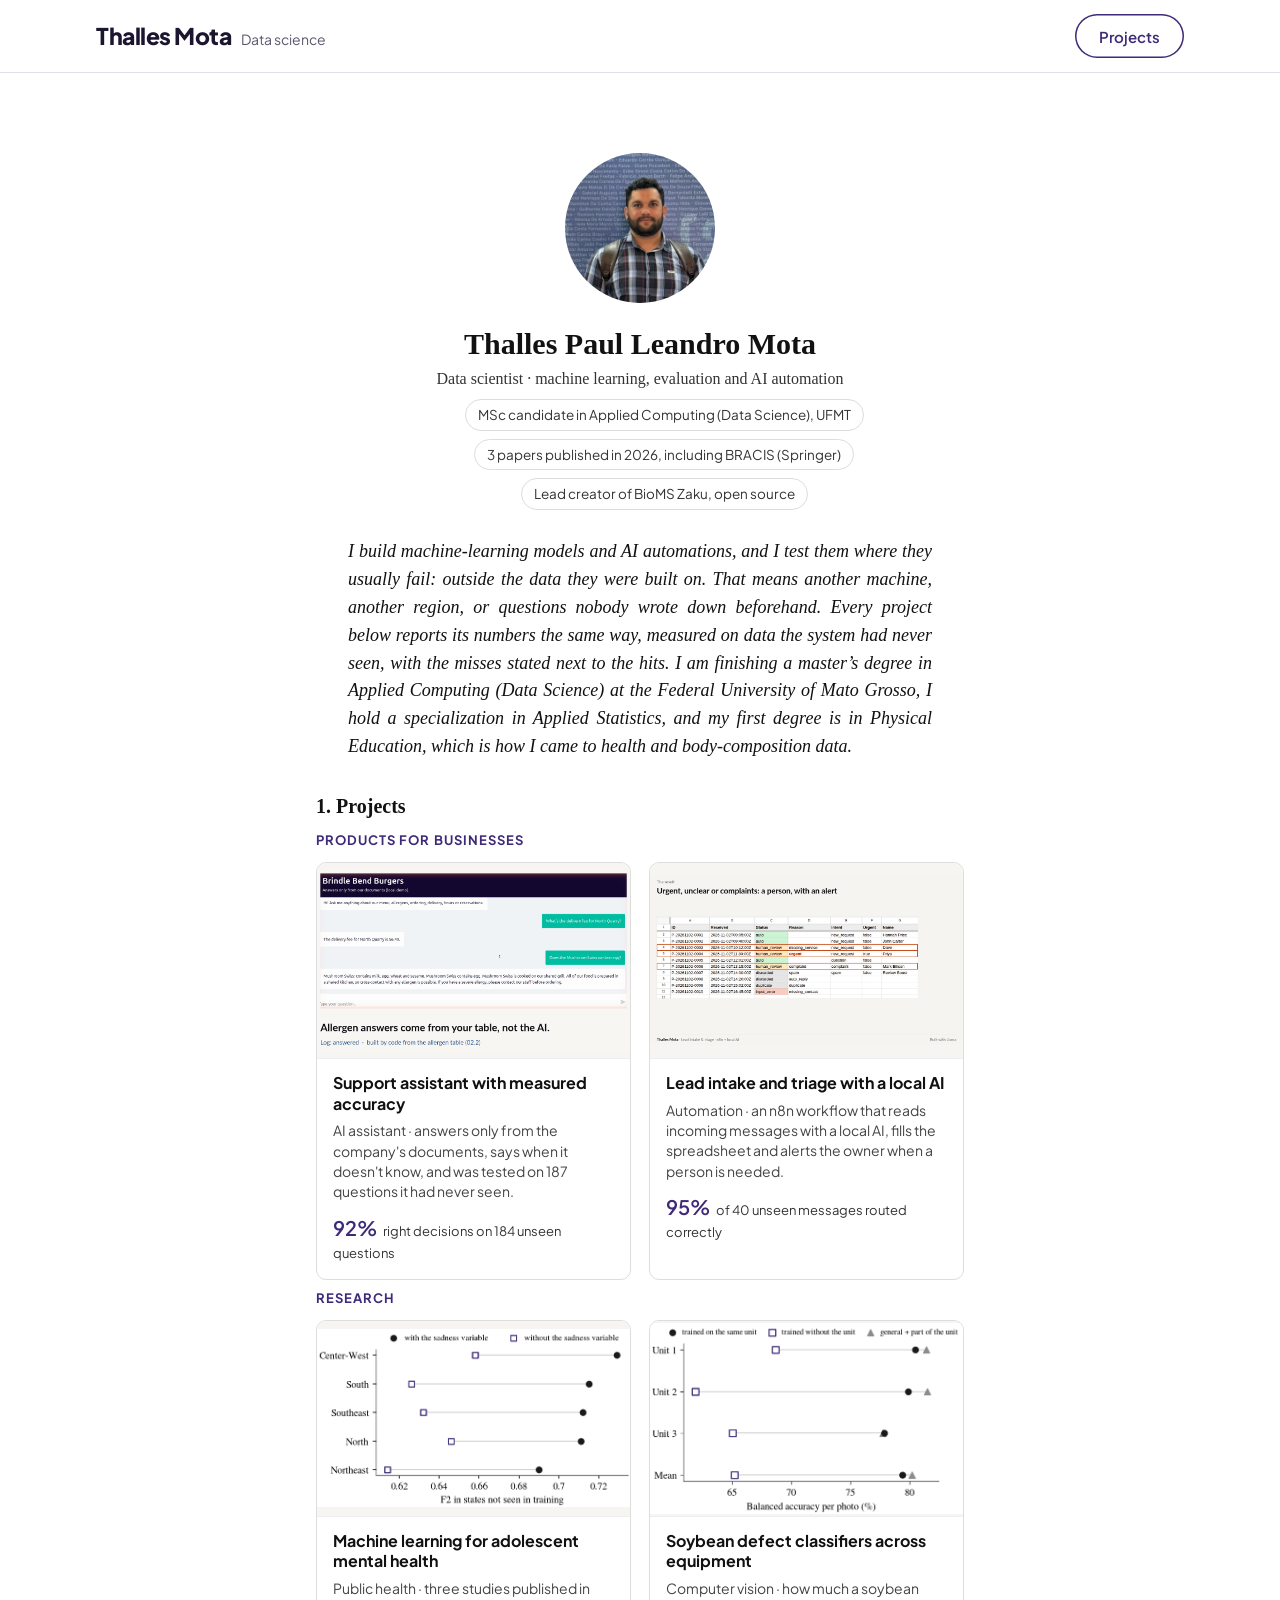
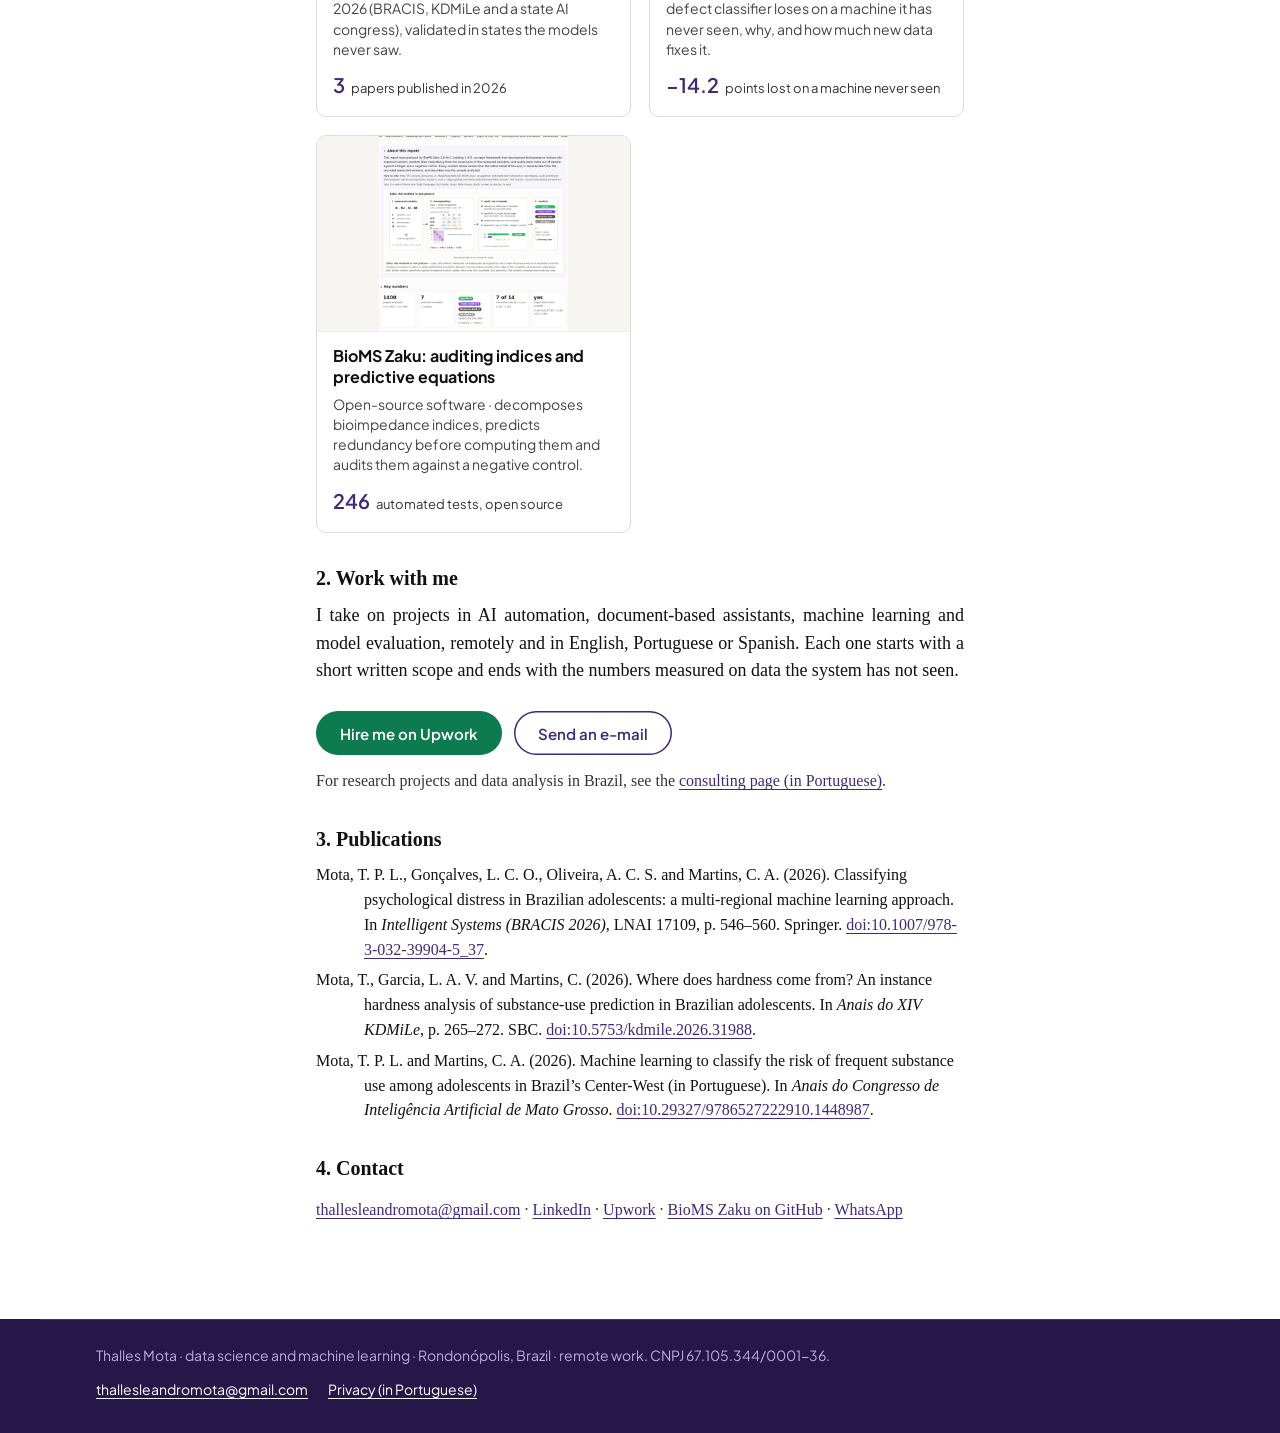
==== commit a10d9d01: "Portfolio in English: home page with project cards, five projects in the SBC article model (two new:" ====
--- a/index.html
+++ b/index.html
@@ -1,74 +1,102 @@
 <!doctype html>
-<html lang="pt-BR">
+<html lang="en">
 <head>
   <meta charset="utf-8">
   <meta name="viewport" content="width=device-width, initial-scale=1">
-  <title>Thalles Mota | Ciência de dados</title>
-  <meta name="description" content="Thalles Paul Leandro Mota, cientista de dados: aprendizado de máquina e validação de modelos fora dos dados de treino. Projetos, consultoria e publicações.">
+  <title>Thalles Mota | Data science</title>
+  <meta name="description" content="Thalles Paul Leandro Mota, data scientist: machine learning and AI automations tested outside the data they were built on. Projects, publications and contact.">
   <meta name="theme-color" content="#251848">
   <link rel="icon" href="favicon.ico" sizes="48x48">
   <link rel="icon" href="img/favicon.svg" type="image/svg+xml">
   <link rel="canonical" href="https://thallesmota.com/">
   <meta property="og:type" content="profile">
-  <meta property="og:locale" content="pt_BR">
-  <meta property="og:title" content="Thalles Mota | Ciência de dados">
-  <meta property="og:description" content="Thalles Paul Leandro Mota, cientista de dados: aprendizado de máquina e validação de modelos fora dos dados de treino. Projetos, consultoria e publicações.">
+  <meta property="og:locale" content="en_US">
+  <meta property="og:title" content="Thalles Mota | Data science">
+  <meta property="og:description" content="Thalles Paul Leandro Mota, data scientist: machine learning and AI automations tested outside the data they were built on. Projects, publications and contact.">
   <meta property="og:url" content="https://thallesmota.com/">
   <meta property="og:image" content="https://thallesmota.com/img/og-perfil.jpg">
   <link rel="preload" href="fonts/plus-jakarta-sans.woff2" as="font" type="font/woff2" crossorigin>
   <link rel="stylesheet" href="css/style.css">
-<script type="application/ld+json">{"@context": "https://schema.org", "@type": "Person", "name": "Thalles Paul Leandro Mota", "jobTitle": "Cientista de dados", "url": "https://thallesmota.com/", "image": "https://thallesmota.com/img/perfil.jpg", "sameAs": ["https://www.linkedin.com/in/othallesmota", "https://github.com/bioms-zaku-framework/bioms-zaku"]}</script>
+<script type="application/ld+json">{"@context": "https://schema.org", "@type": "Person", "name": "Thalles Paul Leandro Mota", "jobTitle": "Data scientist", "url": "https://thallesmota.com/", "image": "https://thallesmota.com/img/perfil.jpg", "sameAs": ["https://www.linkedin.com/in/othallesmota", "https://github.com/bioms-zaku-framework/bioms-zaku", "https://www.upwork.com/freelancers/~0172d6887fdc2bd4b3"]}</script>
 </head>
 <body class="artigo">
 
-  <a href="#conteudo" class="pular">Pular para o conteúdo</a>
+  <a href="#conteudo" class="pular">Skip to content</a>
 
   <header class="topo">
     <div class="faixa">
       <a href="" class="marca">
         <span class="marca-nome">Thalles Mota</span>
-        <span class="marca-area">Ciência de dados</span>
+        <span class="marca-area">Data science</span>
       </a>
       <div class="topo-acoes">
-        <a href="consultoria/" class="botao botao-linha">Consultoria</a>
+        <a href="#projetos" class="botao botao-linha">Projects</a>
       </div>
     </div>
   </header>
 
   <main id="conteudo">
     <article class="artigo-corpo">
-      <img class="artigo-retrato" src="img/perfil.jpg" width="340" height="340" alt="Retrato de Thalles Mota">
+      <img class="artigo-retrato" src="img/perfil.jpg" width="340" height="340" alt="Portrait of Thalles Mota">
       <h1>Thalles Paul Leandro Mota</h1>
-      <p class="artigo-meta">Cientista de dados · aprendizado de máquina e validação de modelos</p>
-      <p class="artigo-resumo">Construo e avalio modelos de aprendizado de máquina com foco no ponto em que eles mais falham na prática: o desempenho fora dos dados em que foram treinados, em outro equipamento, outra região ou outra base. Sou mestrando em Computação Aplicada (Ciência de Dados) na UFMT, especialista em Estatística Aplicada e idealizador principal do BioMS Zaku, software livre de auditoria de índices e equações preditivas.</p>
-      <h2 id="projetos">1. Projetos</h2>
-      <ul class="artigo-lista">
-        <li><a href="portfolio/graos-de-soja/">Generalização de classificadores de defeitos em grãos de soja entre equipamentos: um estudo com dados abertos</a><span>Visão computacional · quanto um classificador de defeitos em soja perde num equipamento que nunca viu, por quê, e quanto dado novo resolve.</span><span class="artigo-lista-ferramentas">Python · PyTorch · timm · scikit-learn · pandas · matplotlib · LaTeX</span></li>
-        <li><a href="portfolio/saude-mental-adolescentes/">Aprendizado de máquina multirregional em saúde mental de adolescentes: síntese de três estudos com a PeNSE 2019</a><span>Saúde pública · três estudos de 2026 (BRACIS, KDMiLe e congresso estadual de IA) com validação em estados que o modelo não viu.</span><span class="artigo-lista-ferramentas">Python · XGBoost · LightGBM · CatBoost · Optuna · SHAP</span></li>
-        <li><a href="portfolio/bioms-zaku/">BioMS Zaku: decomposição algébrica e auditoria fora da amostra de índices e equações preditivas</a><span>Software livre · decompõe índices de bioimpedância, prevê redundância antes de calculá-los e os audita contra um controle negativo.</span><span class="artigo-lista-ferramentas">Python · NumPy · pandas · SciPy · scikit-learn · matplotlib</span></li>
+      <p class="artigo-meta">Data scientist · machine learning, evaluation and AI automation</p>
+      <ul class="artigo-credenciais">
+        <li>MSc candidate in Applied Computing (Data Science), UFMT</li>
+        <li>3 papers published in 2026, including BRACIS (Springer)</li>
+        <li>Lead creator of BioMS Zaku, open source</li>
       </ul>
-      <h2>2. Consultoria em análise de dados</h2>
-      <p>Análise de dados e aprendizado de máquina para pesquisas e projetos, do planejamento ao relatório, com rigor e explicação simples.</p>
+      <p class="artigo-resumo">I build machine-learning models and AI automations, and I test them where they usually fail: outside the data they were built on. That means another machine, another region, or questions nobody wrote down beforehand. Every project below reports its numbers the same way, measured on data the system had never seen, with the misses stated next to the hits. I am finishing a master’s degree in Applied Computing (Data Science) at the Federal University of Mato Grosso, I hold a specialization in Applied Statistics, and my first degree is in Physical Education, which is how I came to health and body-composition data.</p>
+      <h2 id="projetos">1. Projects</h2>
+      <p class="artigo-grupo">Products for businesses</p>
+      <div class="cartoes">
+        <a class="cartao" href="portfolio/assistente-rag/">
+          <img src="portfolio/assistente-rag/figura-alergenico.png" alt="" loading="lazy">
+          <span class="cartao-texto"><span class="cartao-titulo">Support assistant with measured accuracy</span><span class="cartao-linha">AI assistant · answers only from the company&#x27;s documents, says when it doesn&#x27;t know, and was tested on 187 questions it had never seen.</span><span class="cartao-numero"><b>92%</b>right decisions on 184 unseen questions</span></span>
+        </a>
+        <a class="cartao" href="portfolio/triagem-de-mensagens/">
+          <img src="portfolio/triagem-de-mensagens/figura-planilha.png" alt="" loading="lazy">
+          <span class="cartao-texto"><span class="cartao-titulo">Lead intake and triage with a local AI</span><span class="cartao-linha">Automation · an n8n workflow that reads incoming messages with a local AI, fills the spreadsheet and alerts the owner when a person is needed.</span><span class="cartao-numero"><b>95%</b>of 40 unseen messages routed correctly</span></span>
+        </a>
+      </div>
+      <p class="artigo-grupo">Research</p>
+      <div class="cartoes">
+        <a class="cartao" href="portfolio/saude-mental-adolescentes/">
+          <img src="portfolio/saude-mental-adolescentes/figura-regioes.png" alt="" loading="lazy">
+          <span class="cartao-texto"><span class="cartao-titulo">Machine learning for adolescent mental health</span><span class="cartao-linha">Public health · three studies published in 2026 (BRACIS, KDMiLe and a state AI congress), validated in states the models never saw.</span><span class="cartao-numero"><b>3</b>papers published in 2026</span></span>
+        </a>
+        <a class="cartao" href="portfolio/graos-de-soja/">
+          <img src="portfolio/graos-de-soja/figura-unidade.png" alt="" loading="lazy">
+          <span class="cartao-texto"><span class="cartao-titulo">Soybean defect classifiers across equipment</span><span class="cartao-linha">Computer vision · how much a soybean defect classifier loses on a machine it has never seen, why, and how much new data fixes it.</span><span class="cartao-numero"><b>−14.2</b>points lost on a machine never seen</span></span>
+        </a>
+        <a class="cartao" href="portfolio/bioms-zaku/">
+          <img src="portfolio/bioms-zaku/tela-metodo.png" alt="" loading="lazy">
+          <span class="cartao-texto"><span class="cartao-titulo">BioMS Zaku: auditing indices and predictive equations</span><span class="cartao-linha">Open-source software · decomposes bioimpedance indices, predicts redundancy before computing them and audits them against a negative control.</span><span class="cartao-numero"><b>246</b>automated tests, open source</span></span>
+        </a>
+      </div>
+      <h2>2. Work with me</h2>
+      <p>I take on projects in AI automation, document-based assistants, machine learning and model evaluation, remotely and in English, Portuguese or Spanish. Each one starts with a short written scope and ends with the numbers measured on data the system has not seen.</p>
       <div class="artigo-acoes">
-        <a href="consultoria/" class="botao botao-verde">Conhecer a consultoria</a>
+        <a href="https://www.upwork.com/freelancers/~0172d6887fdc2bd4b3" class="botao botao-verde">Hire me on Upwork</a>
+        <a href="mailto:thallesleandromota@gmail.com" class="botao botao-linha">Send an e-mail</a>
       </div>
-      <h2>3. Publicações</h2>
+      <p class="artigo-ficha">For research projects and data analysis in Brazil, see the <a href="consultoria/">consulting page (in Portuguese)</a>.</p>
+      <h2>3. Publications</h2>
       <ol class="artigo-refs">
-        <li>Mota, T. P. L., Gonçalves, L. C. O., Oliveira, A. C. S. e Martins, C. A. (2026). Classifying psychological distress in Brazilian adolescents: a multi-regional machine learning approach. In <i>Intelligent Systems (BRACIS 2026)</i>, LNAI 17109, p. 546–560. Springer. doi:10.1007/978-3-032-39904-5_37.</li>
-        <li>Mota, T., Garcia, L. A. V. e Martins, C. (2026). Where does hardness come from? An instance hardness analysis of substance-use prediction in Brazilian adolescents. In <i>Anais do XIV KDMiLe</i>, p. 265–272. SBC. doi:10.5753/kdmile.2026.31988.</li>
-        <li>Mota, T. P. L. e Martins, C. A. (2026). Aprendizado de máquina na classificação do risco de uso frequente de substâncias em adolescentes na região Centro-Oeste. In <i>Anais do Congresso de Inteligência Artificial de Mato Grosso</i>. doi:10.29327/9786527222910.1448987.</li>
+        <li>Mota, T. P. L., Gonçalves, L. C. O., Oliveira, A. C. S. and Martins, C. A. (2026). Classifying psychological distress in Brazilian adolescents: a multi-regional machine learning approach. In <i>Intelligent Systems (BRACIS 2026)</i>, LNAI 17109, p. 546–560. Springer. <a href="https://doi.org/10.1007/978-3-032-39904-5_37">doi:10.1007/978-3-032-39904-5_37</a>.</li>
+        <li>Mota, T., Garcia, L. A. V. and Martins, C. (2026). Where does hardness come from? An instance hardness analysis of substance-use prediction in Brazilian adolescents. In <i>Anais do XIV KDMiLe</i>, p. 265–272. SBC. <a href="https://doi.org/10.5753/kdmile.2026.31988">doi:10.5753/kdmile.2026.31988</a>.</li>
+        <li>Mota, T. P. L. and Martins, C. A. (2026). Machine learning to classify the risk of frequent substance use among adolescents in Brazil’s Center-West (in Portuguese). In <i>Anais do Congresso de Inteligência Artificial de Mato Grosso</i>. <a href="https://doi.org/10.29327/9786527222910.1448987">doi:10.29327/9786527222910.1448987</a>.</li>
       </ol>
-      <h2>4. Contato</h2>
-      <p class="artigo-ficha"><a href="mailto:thallesleandromota@gmail.com">thallesleandromota@gmail.com</a> · <a href="https://www.linkedin.com/in/othallesmota">LinkedIn</a> · <a href="https://github.com/bioms-zaku-framework/bioms-zaku">BioMS Zaku no GitHub</a> · <a href="https://wa.me/5566992320020">WhatsApp</a></p>
+      <h2>4. Contact</h2>
+      <p class="artigo-ficha"><a href="mailto:thallesleandromota@gmail.com">thallesleandromota@gmail.com</a> · <a href="https://www.linkedin.com/in/othallesmota">LinkedIn</a> · <a href="https://www.upwork.com/freelancers/~0172d6887fdc2bd4b3">Upwork</a> · <a href="https://github.com/bioms-zaku-framework/bioms-zaku">BioMS Zaku on GitHub</a> · <a href="https://wa.me/5566992320020">WhatsApp</a></p>
     </article>
   </main>
 
   <footer class="rodape">
     <div class="faixa">
-      <span>Thalles Mota, Consultoria em Análise de Dados. Rondonópolis/MT, atendimento online. CNPJ 67.105.344/0001-36.</span>
+      <span>Thalles Mota · data science and machine learning · Rondonópolis, Brazil · remote work. CNPJ 67.105.344/0001-36.</span>
       <span class="rodape-links">
         <a href="mailto:thallesleandromota@gmail.com">thallesleandromota@gmail.com</a>
-        <a href="privacidade.html">Privacidade</a>
+        <a href="privacidade.html">Privacy (in Portuguese)</a>
       </span>
     </div>
   </footer>
--- a/css/style.css
+++ b/css/style.css
@@ -742,9 +742,37 @@
 .artigo-lista a { color: #111; text-decoration: none; font-weight: 700; font-size: 19px; }
 .artigo-lista a:hover { text-decoration: underline; }
 .artigo-lista span { display: block; margin-top: 4px; font-size: 16px; color: #333; }
+.artigo-destaques { display: grid; grid-template-columns: repeat(3, 1fr); gap: 0; margin: 26px 0 0; border-top: 1px solid #ddd;
+  border-bottom: 1px solid #ddd; font-family: var(--sans); }
+.artigo-destaques div { padding: 16px 14px; text-align: center; }
+.artigo-destaques div + div { border-left: 1px solid #ddd; }
+.artigo-destaques b { display: block; font-size: clamp(28px, 4.6vw, 38px); font-weight: 600; line-height: 1.1; color: var(--roxo); }
+.artigo-destaques span { display: block; margin-top: 6px; font-size: 14px; line-height: 1.35; color: #333; }
+.artigo-credenciais { display: flex; flex-wrap: wrap; justify-content: center; gap: 8px; margin: 18px 0 0; padding: 0;
+  list-style: none; font-family: var(--sans); }
+.artigo-corpo .artigo-credenciais li { margin: 0; padding: 6px 12px; border: 1px solid #ddd; border-radius: 999px; font-size: 13.5px;
+  line-height: 1.3; color: #333; text-align: center; background: #fff; }
+.artigo-grupo { margin: 22px 0 0; font-family: var(--sans); font-size: 13px; font-weight: 700; letter-spacing: 0.08em;
+  text-transform: uppercase; color: var(--roxo); }
+.cartoes { display: grid; grid-template-columns: repeat(2, 1fr); gap: 18px; margin: 12px 0 0; }
+.cartao { display: flex; flex-direction: column; border: 1px solid #ddd; border-radius: 10px; overflow: hidden; background: #fff;
+  color: #111; text-decoration: none; transition: border-color .15s, box-shadow .15s, transform .15s; }
+.cartao:hover { border-color: var(--roxo); box-shadow: 0 6px 18px rgba(37, 24, 72, .10); transform: translateY(-2px); }
+.cartao img { display: block; width: 100%; aspect-ratio: 16 / 10; object-fit: contain; background: #f6f5f2; border-bottom: 1px solid #eee; }
+.cartao-texto { display: flex; flex-direction: column; gap: 6px; padding: 14px 16px 16px; font-family: var(--sans); }
+.cartao-titulo { font-size: 16px; font-weight: 700; line-height: 1.3; }
+.cartao-linha { font-size: 14px; line-height: 1.45; color: #444; }
+.cartao-numero { margin-top: 4px; font-size: 13px; color: #333; }
+.cartao-numero b { font-size: 20px; font-weight: 600; color: var(--roxo); margin-right: 6px; }
+.artigo-video { margin: 22px 0 0; text-align: center; }
+.artigo-video video { width: 100%; max-width: 680px; height: auto; border: 1px solid #ddd; background: #000; }
+.artigo-video figcaption { margin: 8px auto 0; max-width: 600px; font-family: Helvetica, Arial, sans-serif; font-size: 13px; color: #333; }
 @media (max-width: 560px) {
   .artigo-corpo { font-size: 17px; }
   .artigo-corpo p, .artigo-corpo li, .artigo-corpo .artigo-resumo { text-align: left; }
+  .artigo-destaques { grid-template-columns: 1fr; }
+  .cartoes { grid-template-columns: 1fr; }
+  .artigo-destaques div + div { border-left: 0; border-top: 1px solid #ddd; }
   .artigo-corpo p + p { text-indent: 0; }
 }
 .artigo-retrato { display: block; width: 150px; height: 150px; margin: 0 auto 22px; border-radius: 50%; object-fit: cover; }
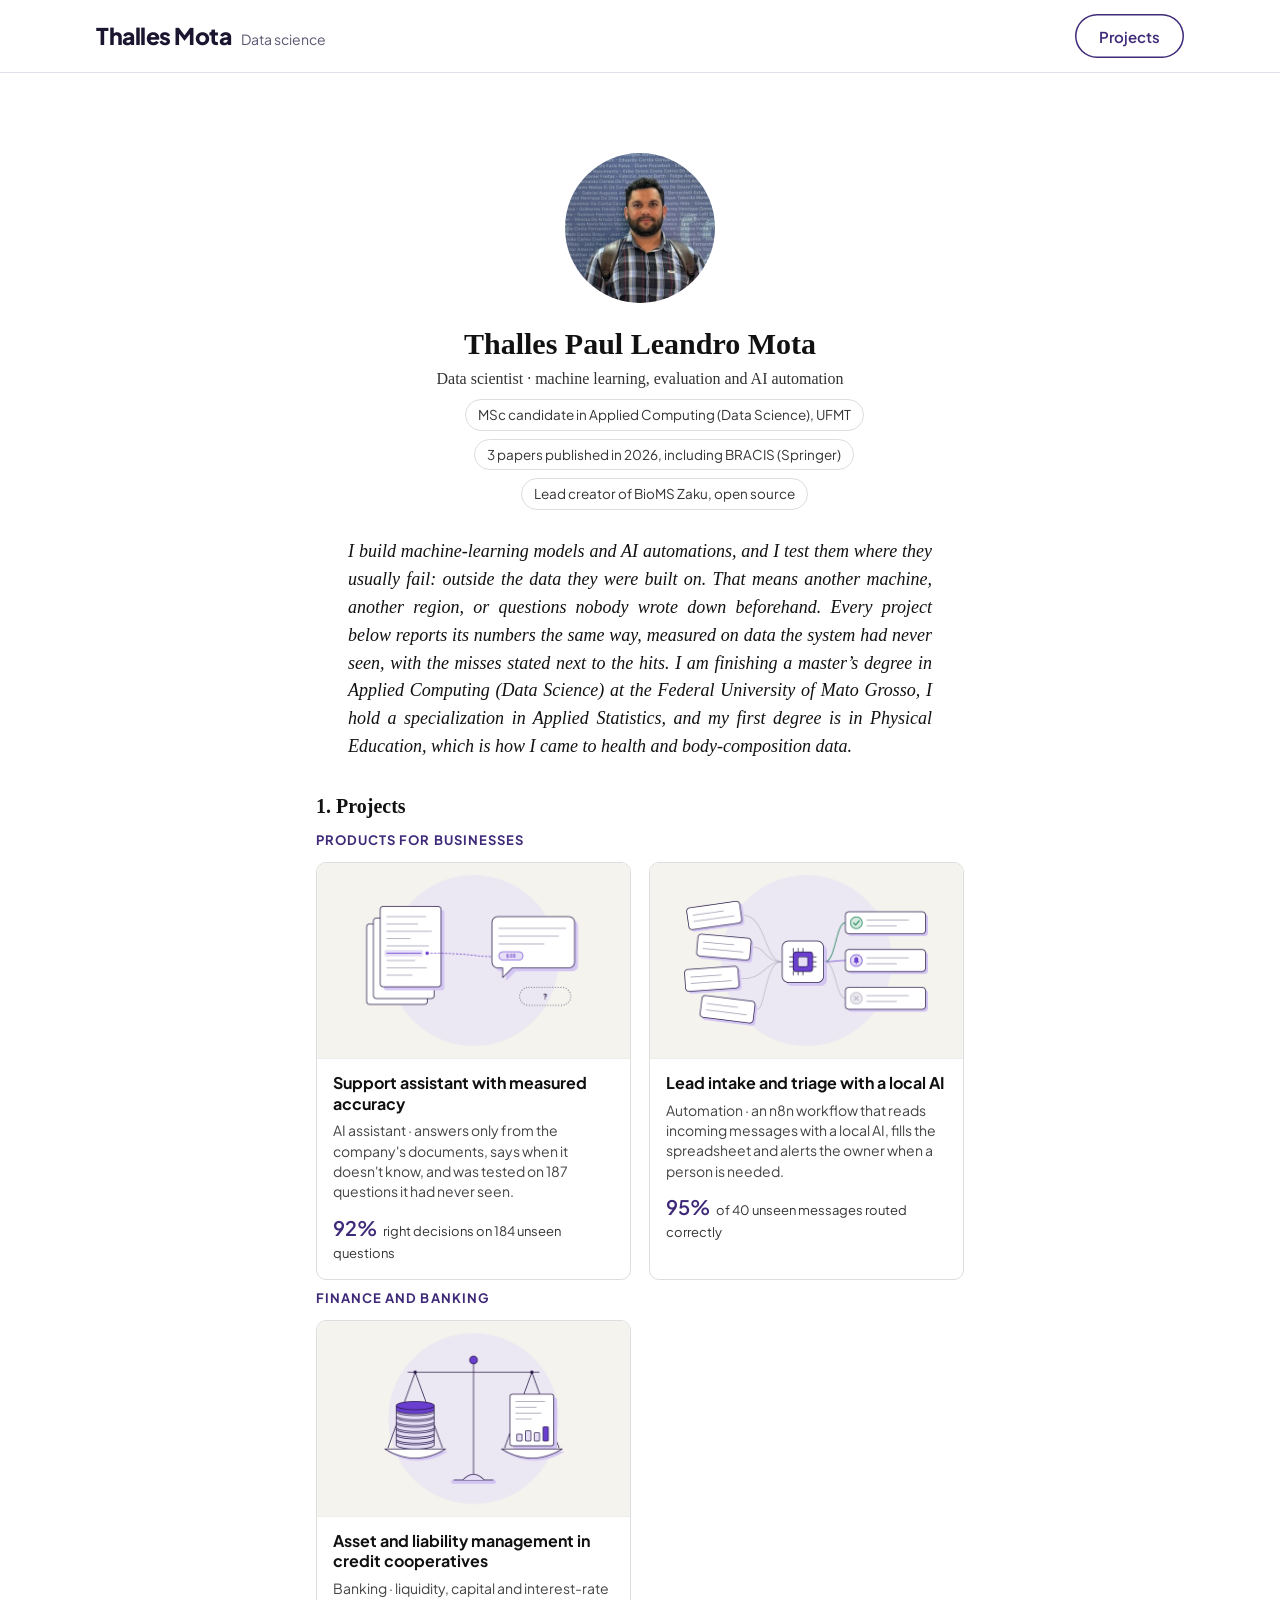
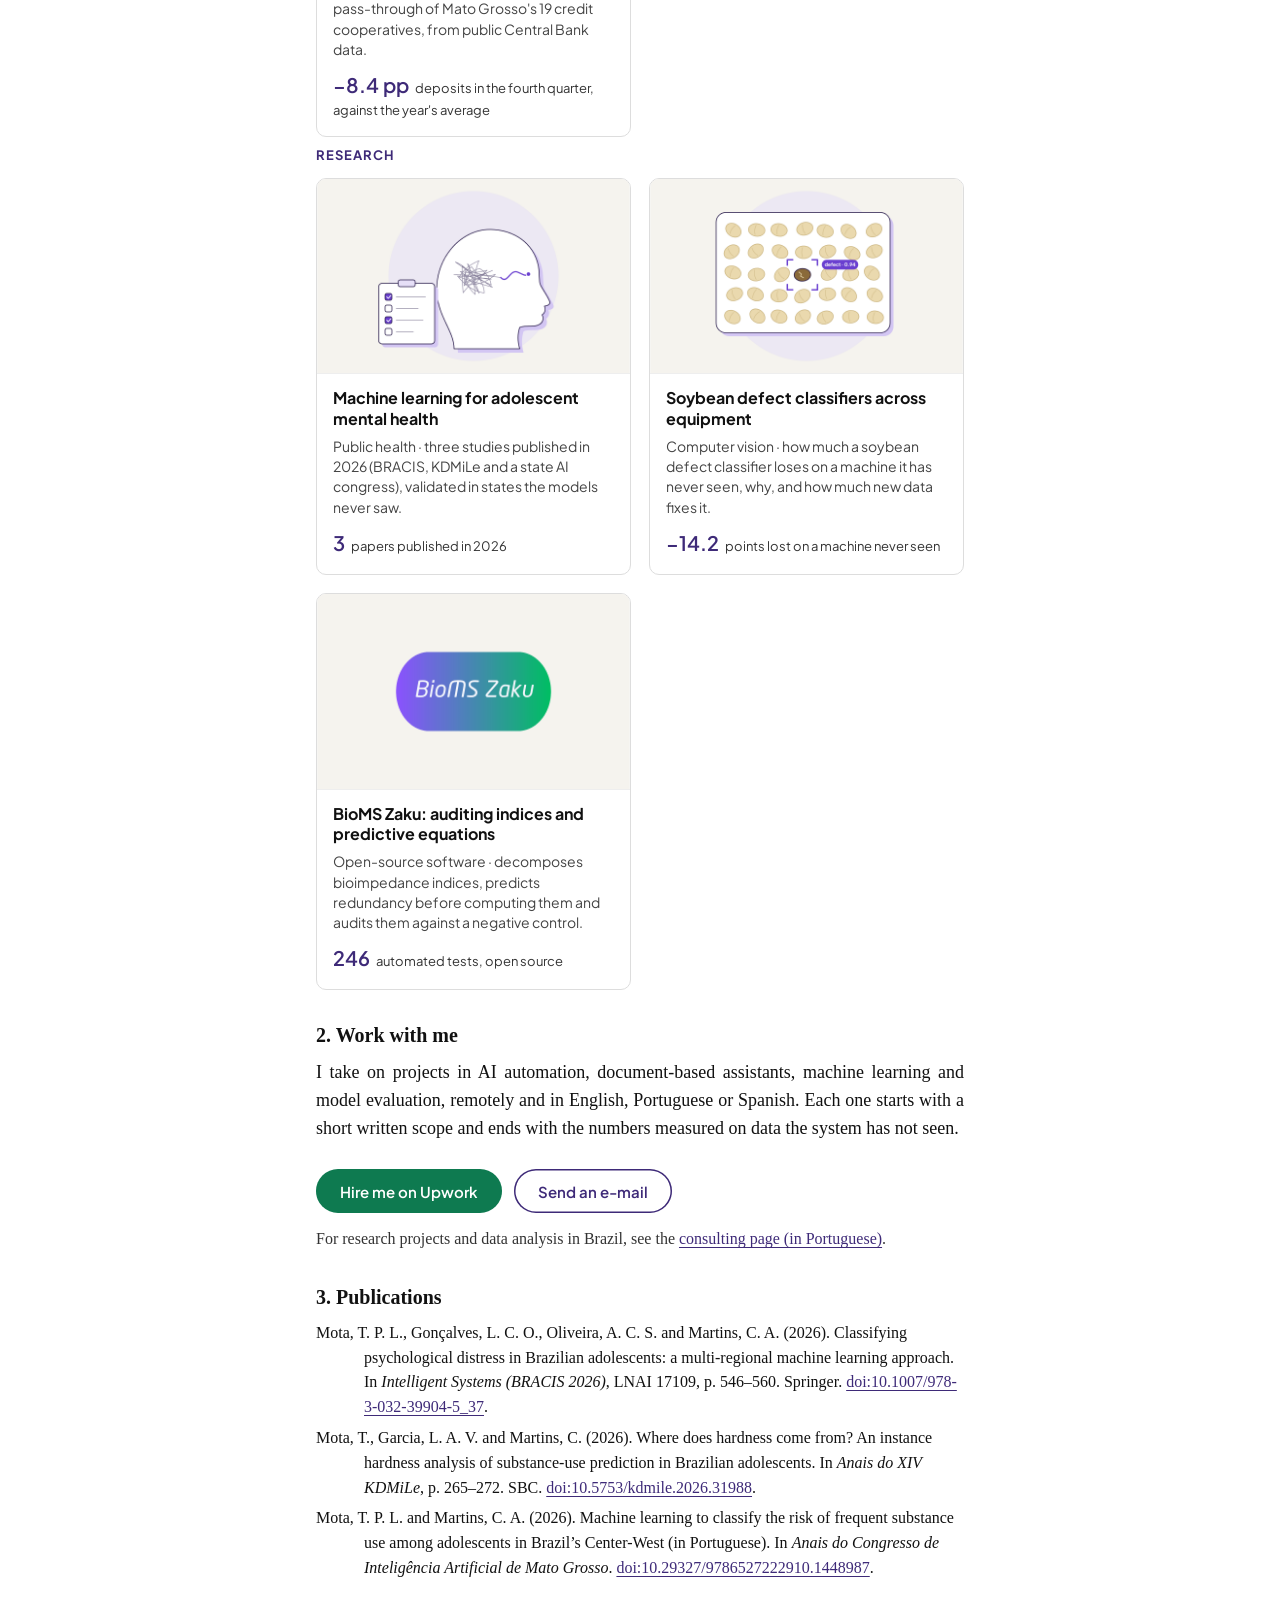
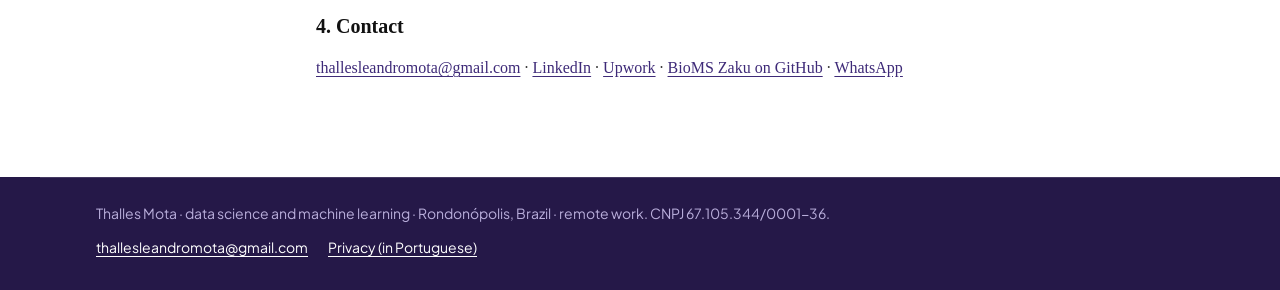
==== commit f75950d2: "Portfolio: new study on asset and liability management in Mato Grosso's credit cooperatives (page, E" ====
--- a/index.html
+++ b/index.html
@@ -50,26 +50,33 @@
       <p class="artigo-grupo">Products for businesses</p>
       <div class="cartoes">
         <a class="cartao" href="portfolio/assistente-rag/">
-          <img src="portfolio/assistente-rag/figura-alergenico.png" alt="" loading="lazy">
+          <img src="portfolio/assistente-rag/capa.png" alt="" loading="lazy">
           <span class="cartao-texto"><span class="cartao-titulo">Support assistant with measured accuracy</span><span class="cartao-linha">AI assistant · answers only from the company&#x27;s documents, says when it doesn&#x27;t know, and was tested on 187 questions it had never seen.</span><span class="cartao-numero"><b>92%</b>right decisions on 184 unseen questions</span></span>
         </a>
         <a class="cartao" href="portfolio/triagem-de-mensagens/">
-          <img src="portfolio/triagem-de-mensagens/figura-planilha.png" alt="" loading="lazy">
+          <img src="portfolio/triagem-de-mensagens/capa.png" alt="" loading="lazy">
           <span class="cartao-texto"><span class="cartao-titulo">Lead intake and triage with a local AI</span><span class="cartao-linha">Automation · an n8n workflow that reads incoming messages with a local AI, fills the spreadsheet and alerts the owner when a person is needed.</span><span class="cartao-numero"><b>95%</b>of 40 unseen messages routed correctly</span></span>
+        </a>
+      </div>
+      <p class="artigo-grupo">Finance and banking</p>
+      <div class="cartoes">
+        <a class="cartao" href="portfolio/cooperativas-mt/">
+          <img src="portfolio/cooperativas-mt/capa.png" alt="" loading="lazy">
+          <span class="cartao-texto"><span class="cartao-titulo">Asset and liability management in credit cooperatives</span><span class="cartao-linha">Banking · liquidity, capital and interest-rate pass-through of Mato Grosso&#x27;s 19 credit cooperatives, from public Central Bank data.</span><span class="cartao-numero"><b>−8.4 pp</b>deposits in the fourth quarter, against the year&#x27;s average</span></span>
         </a>
       </div>
       <p class="artigo-grupo">Research</p>
       <div class="cartoes">
         <a class="cartao" href="portfolio/saude-mental-adolescentes/">
-          <img src="portfolio/saude-mental-adolescentes/figura-regioes.png" alt="" loading="lazy">
+          <img src="portfolio/saude-mental-adolescentes/capa.png" alt="" loading="lazy">
           <span class="cartao-texto"><span class="cartao-titulo">Machine learning for adolescent mental health</span><span class="cartao-linha">Public health · three studies published in 2026 (BRACIS, KDMiLe and a state AI congress), validated in states the models never saw.</span><span class="cartao-numero"><b>3</b>papers published in 2026</span></span>
         </a>
         <a class="cartao" href="portfolio/graos-de-soja/">
-          <img src="portfolio/graos-de-soja/figura-unidade.png" alt="" loading="lazy">
+          <img src="portfolio/graos-de-soja/capa.png" alt="" loading="lazy">
           <span class="cartao-texto"><span class="cartao-titulo">Soybean defect classifiers across equipment</span><span class="cartao-linha">Computer vision · how much a soybean defect classifier loses on a machine it has never seen, why, and how much new data fixes it.</span><span class="cartao-numero"><b>−14.2</b>points lost on a machine never seen</span></span>
         </a>
         <a class="cartao" href="portfolio/bioms-zaku/">
-          <img src="portfolio/bioms-zaku/tela-metodo.png" alt="" loading="lazy">
+          <img src="portfolio/bioms-zaku/capa.png" alt="" loading="lazy">
           <span class="cartao-texto"><span class="cartao-titulo">BioMS Zaku: auditing indices and predictive equations</span><span class="cartao-linha">Open-source software · decomposes bioimpedance indices, predicts redundancy before computing them and audits them against a negative control.</span><span class="cartao-numero"><b>246</b>automated tests, open source</span></span>
         </a>
       </div>
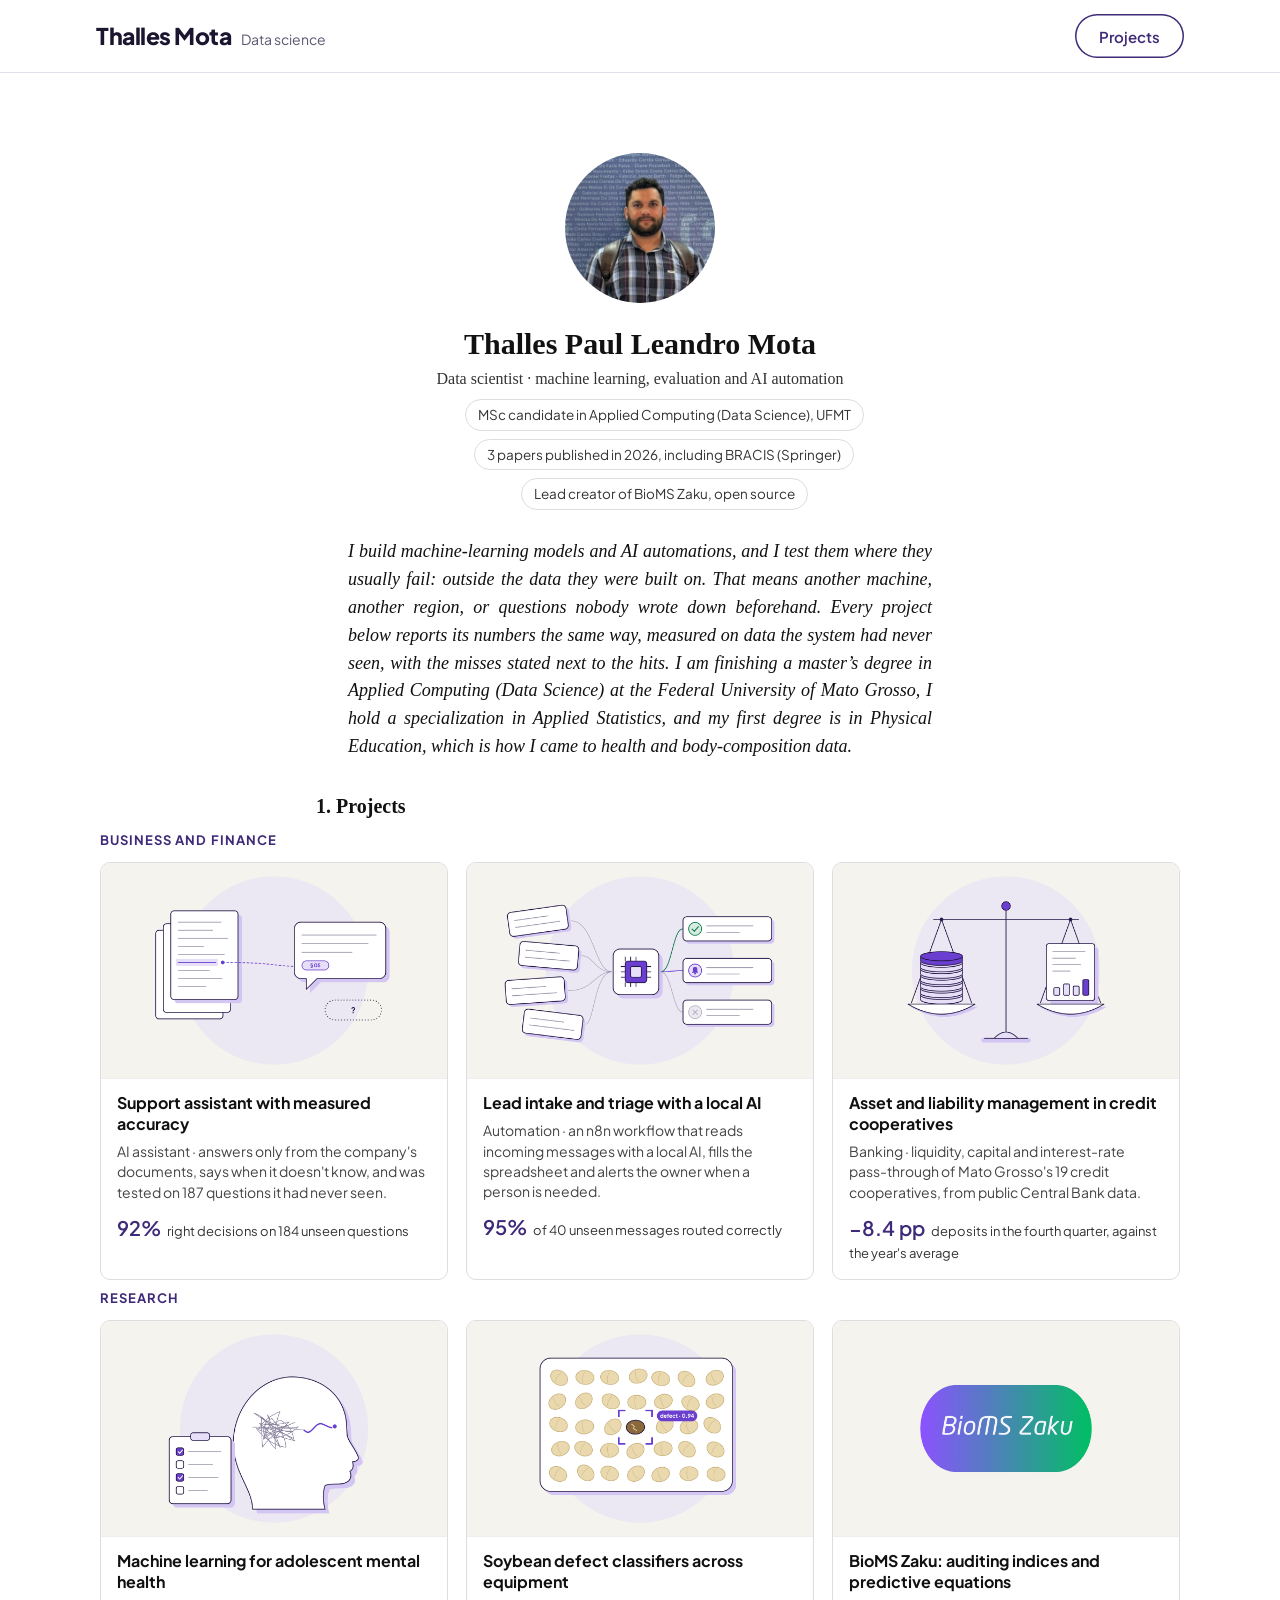
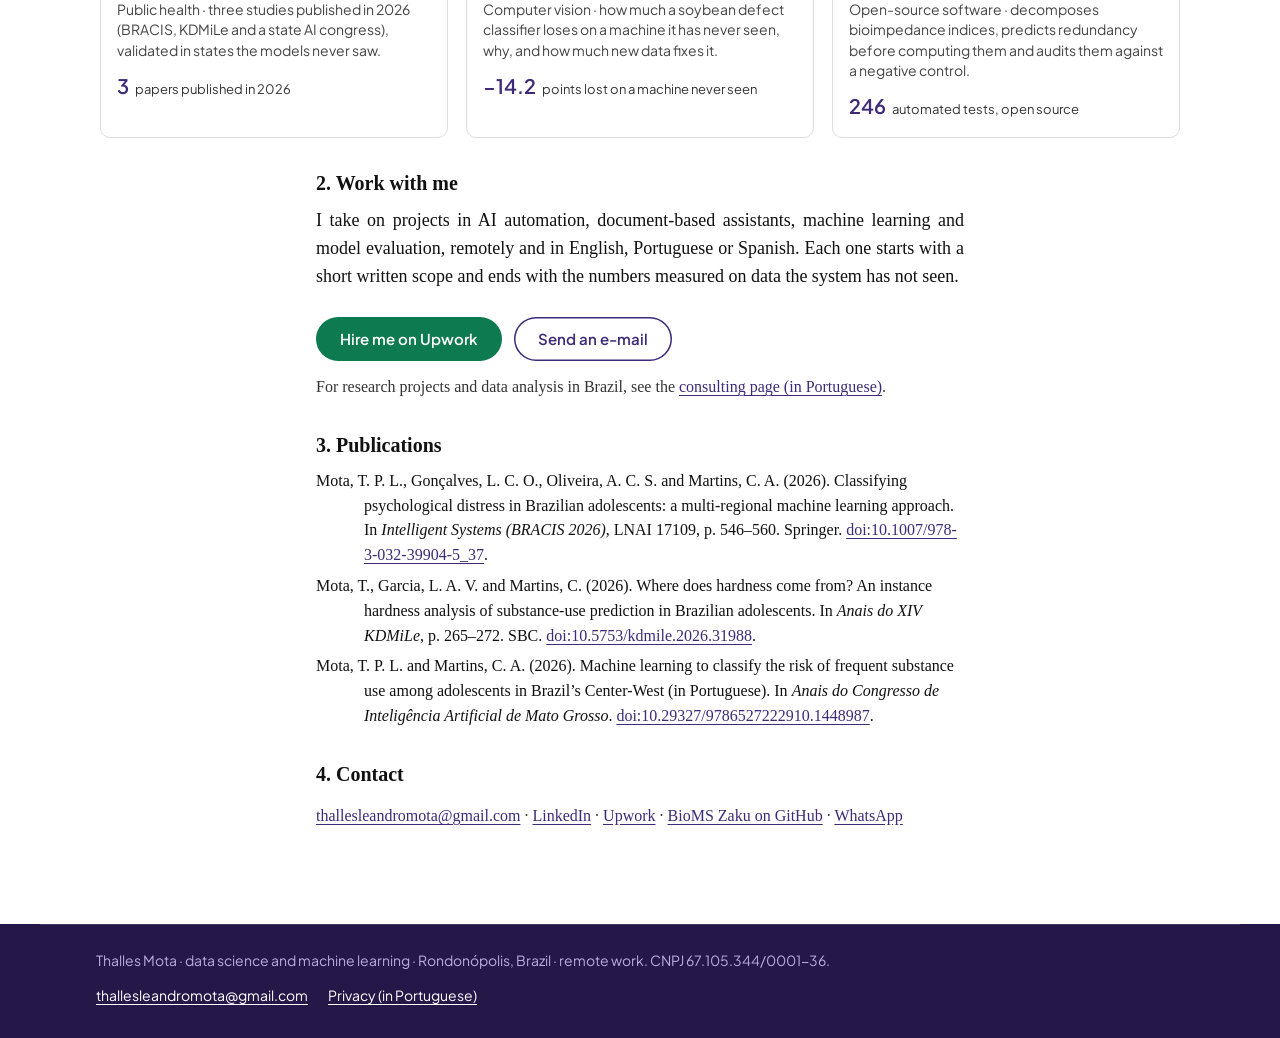
==== commit 26fe7c11: "Home: projects in two rows of three (Business and finance, Research) on a wider grid; stylesheet lin" ====
--- a/index.html
+++ b/index.html
@@ -16,7 +16,7 @@
   <meta property="og:url" content="https://thallesmota.com/">
   <meta property="og:image" content="https://thallesmota.com/img/og-perfil.jpg">
   <link rel="preload" href="fonts/plus-jakarta-sans.woff2" as="font" type="font/woff2" crossorigin>
-  <link rel="stylesheet" href="css/style.css">
+  <link rel="stylesheet" href="css/style.css?v=20261122">
 <script type="application/ld+json">{"@context": "https://schema.org", "@type": "Person", "name": "Thalles Paul Leandro Mota", "jobTitle": "Data scientist", "url": "https://thallesmota.com/", "image": "https://thallesmota.com/img/perfil.jpg", "sameAs": ["https://www.linkedin.com/in/othallesmota", "https://github.com/bioms-zaku-framework/bioms-zaku", "https://www.upwork.com/freelancers/~0172d6887fdc2bd4b3"]}</script>
 </head>
 <body class="artigo">
@@ -47,7 +47,8 @@
       </ul>
       <p class="artigo-resumo">I build machine-learning models and AI automations, and I test them where they usually fail: outside the data they were built on. That means another machine, another region, or questions nobody wrote down beforehand. Every project below reports its numbers the same way, measured on data the system had never seen, with the misses stated next to the hits. I am finishing a master’s degree in Applied Computing (Data Science) at the Federal University of Mato Grosso, I hold a specialization in Applied Statistics, and my first degree is in Physical Education, which is how I came to health and body-composition data.</p>
       <h2 id="projetos">1. Projects</h2>
-      <p class="artigo-grupo">Products for businesses</p>
+      <div class="projetos-largo">
+      <p class="artigo-grupo">Business and finance</p>
       <div class="cartoes">
         <a class="cartao" href="portfolio/assistente-rag/">
           <img src="portfolio/assistente-rag/capa.png" alt="" loading="lazy">
@@ -57,9 +58,6 @@
           <img src="portfolio/triagem-de-mensagens/capa.png" alt="" loading="lazy">
           <span class="cartao-texto"><span class="cartao-titulo">Lead intake and triage with a local AI</span><span class="cartao-linha">Automation · an n8n workflow that reads incoming messages with a local AI, fills the spreadsheet and alerts the owner when a person is needed.</span><span class="cartao-numero"><b>95%</b>of 40 unseen messages routed correctly</span></span>
         </a>
-      </div>
-      <p class="artigo-grupo">Finance and banking</p>
-      <div class="cartoes">
         <a class="cartao" href="portfolio/cooperativas-mt/">
           <img src="portfolio/cooperativas-mt/capa.png" alt="" loading="lazy">
           <span class="cartao-texto"><span class="cartao-titulo">Asset and liability management in credit cooperatives</span><span class="cartao-linha">Banking · liquidity, capital and interest-rate pass-through of Mato Grosso&#x27;s 19 credit cooperatives, from public Central Bank data.</span><span class="cartao-numero"><b>−8.4 pp</b>deposits in the fourth quarter, against the year&#x27;s average</span></span>
@@ -79,6 +77,7 @@
           <img src="portfolio/bioms-zaku/capa.png" alt="" loading="lazy">
           <span class="cartao-texto"><span class="cartao-titulo">BioMS Zaku: auditing indices and predictive equations</span><span class="cartao-linha">Open-source software · decomposes bioimpedance indices, predicts redundancy before computing them and audits them against a negative control.</span><span class="cartao-numero"><b>246</b>automated tests, open source</span></span>
         </a>
+      </div>
       </div>
       <h2>2. Work with me</h2>
       <p>I take on projects in AI automation, document-based assistants, machine learning and model evaluation, remotely and in English, Portuguese or Spanish. Each one starts with a short written scope and ends with the numbers measured on data the system has not seen.</p>
--- a/css/style.css
+++ b/css/style.css
@@ -754,7 +754,11 @@
   line-height: 1.3; color: #333; text-align: center; background: #fff; }
 .artigo-grupo { margin: 22px 0 0; font-family: var(--sans); font-size: 13px; font-weight: 700; letter-spacing: 0.08em;
   text-transform: uppercase; color: var(--roxo); }
-.cartoes { display: grid; grid-template-columns: repeat(2, 1fr); gap: 18px; margin: 12px 0 0; }
+.cartoes { display: grid; grid-template-columns: repeat(3, minmax(0, 1fr)); gap: 18px; margin: 12px 0 0; }
+/* home: a grade de projetos sai da coluna do texto (760px) e ocupa até 1080px, centrada */
+body.artigo { overflow-x: clip; }   /* 100vw inclui a barra de rolagem: corta o excesso de poucos px sem criar rolagem lateral */
+.projetos-largo { width: min(1080px, calc(100vw - 2 * var(--margem))); margin-left: calc(50% - min(540px, 50vw - var(--margem))); }
+@media (max-width: 720px) { .cartoes { grid-template-columns: 1fr; } .projetos-largo { width: auto; margin-left: 0; } }
 .cartao { display: flex; flex-direction: column; border: 1px solid #ddd; border-radius: 10px; overflow: hidden; background: #fff;
   color: #111; text-decoration: none; transition: border-color .15s, box-shadow .15s, transform .15s; }
 .cartao:hover { border-color: var(--roxo); box-shadow: 0 6px 18px rgba(37, 24, 72, .10); transform: translateY(-2px); }
